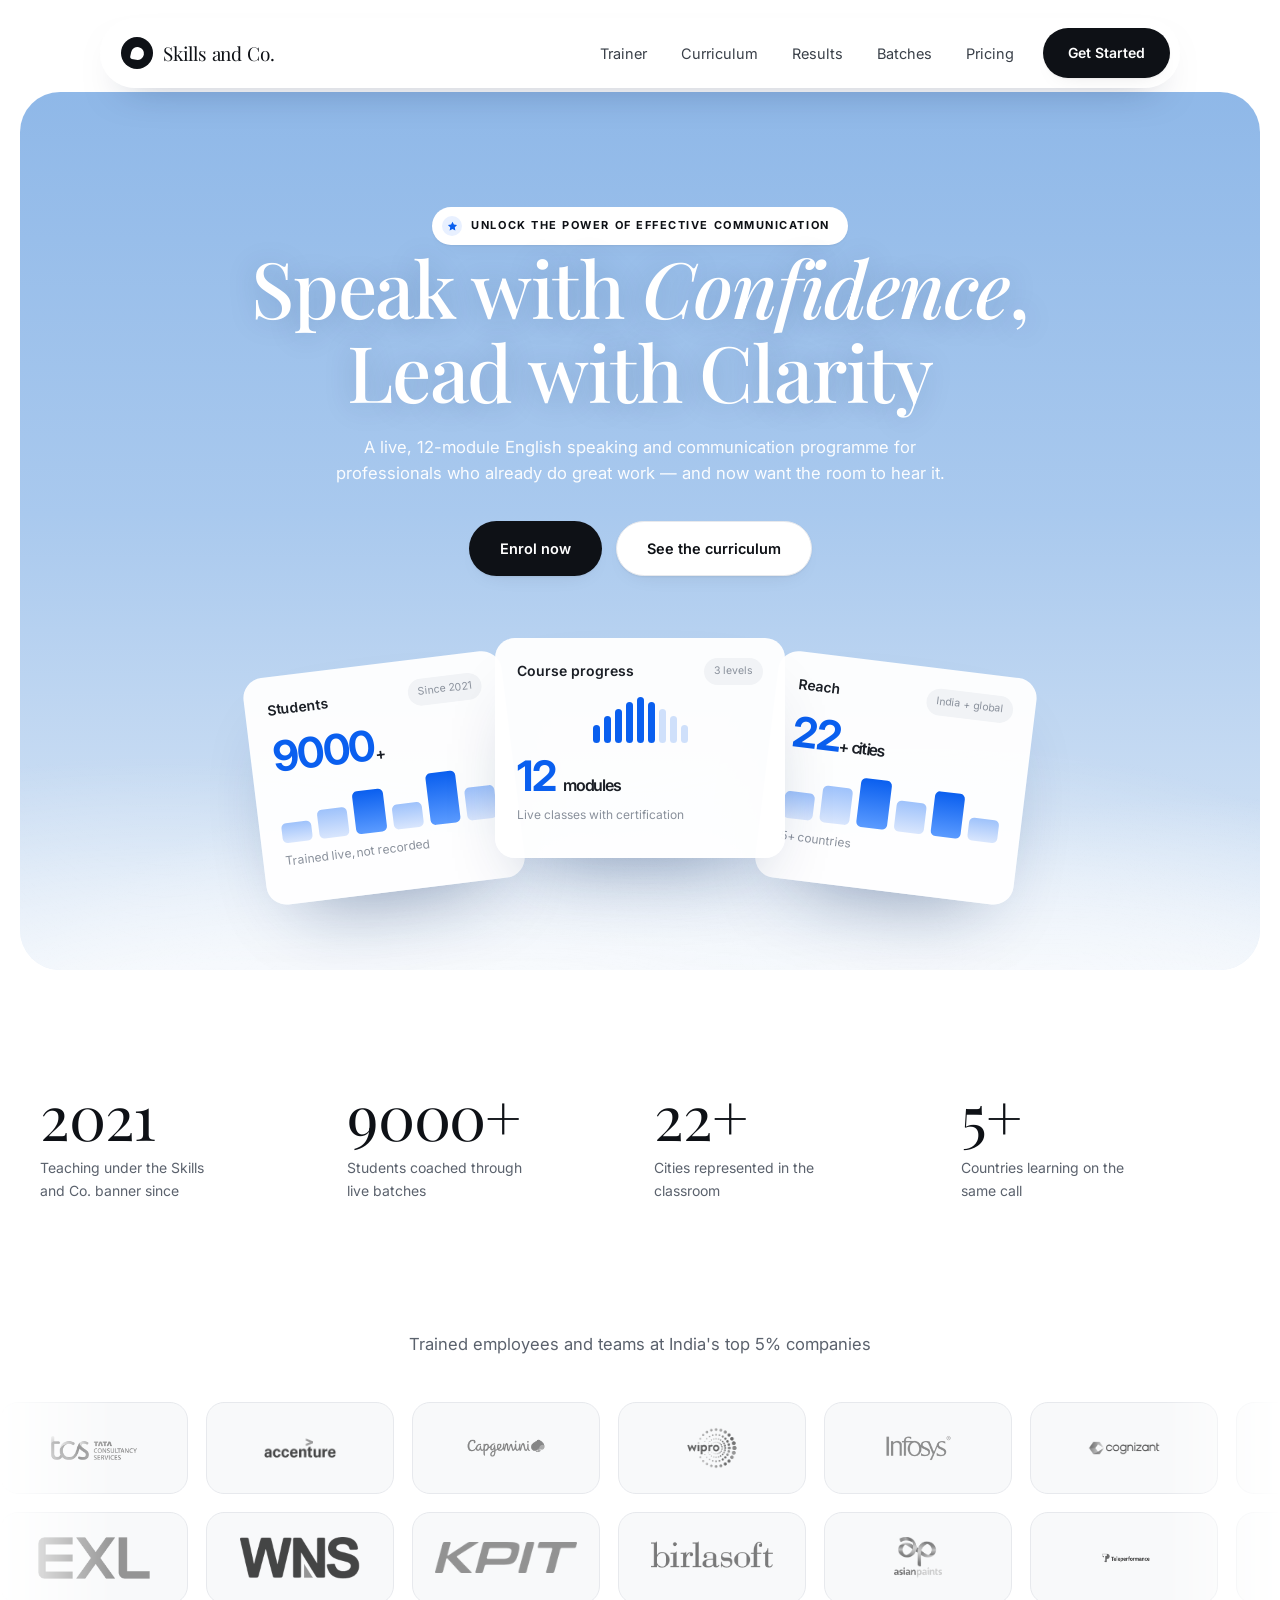
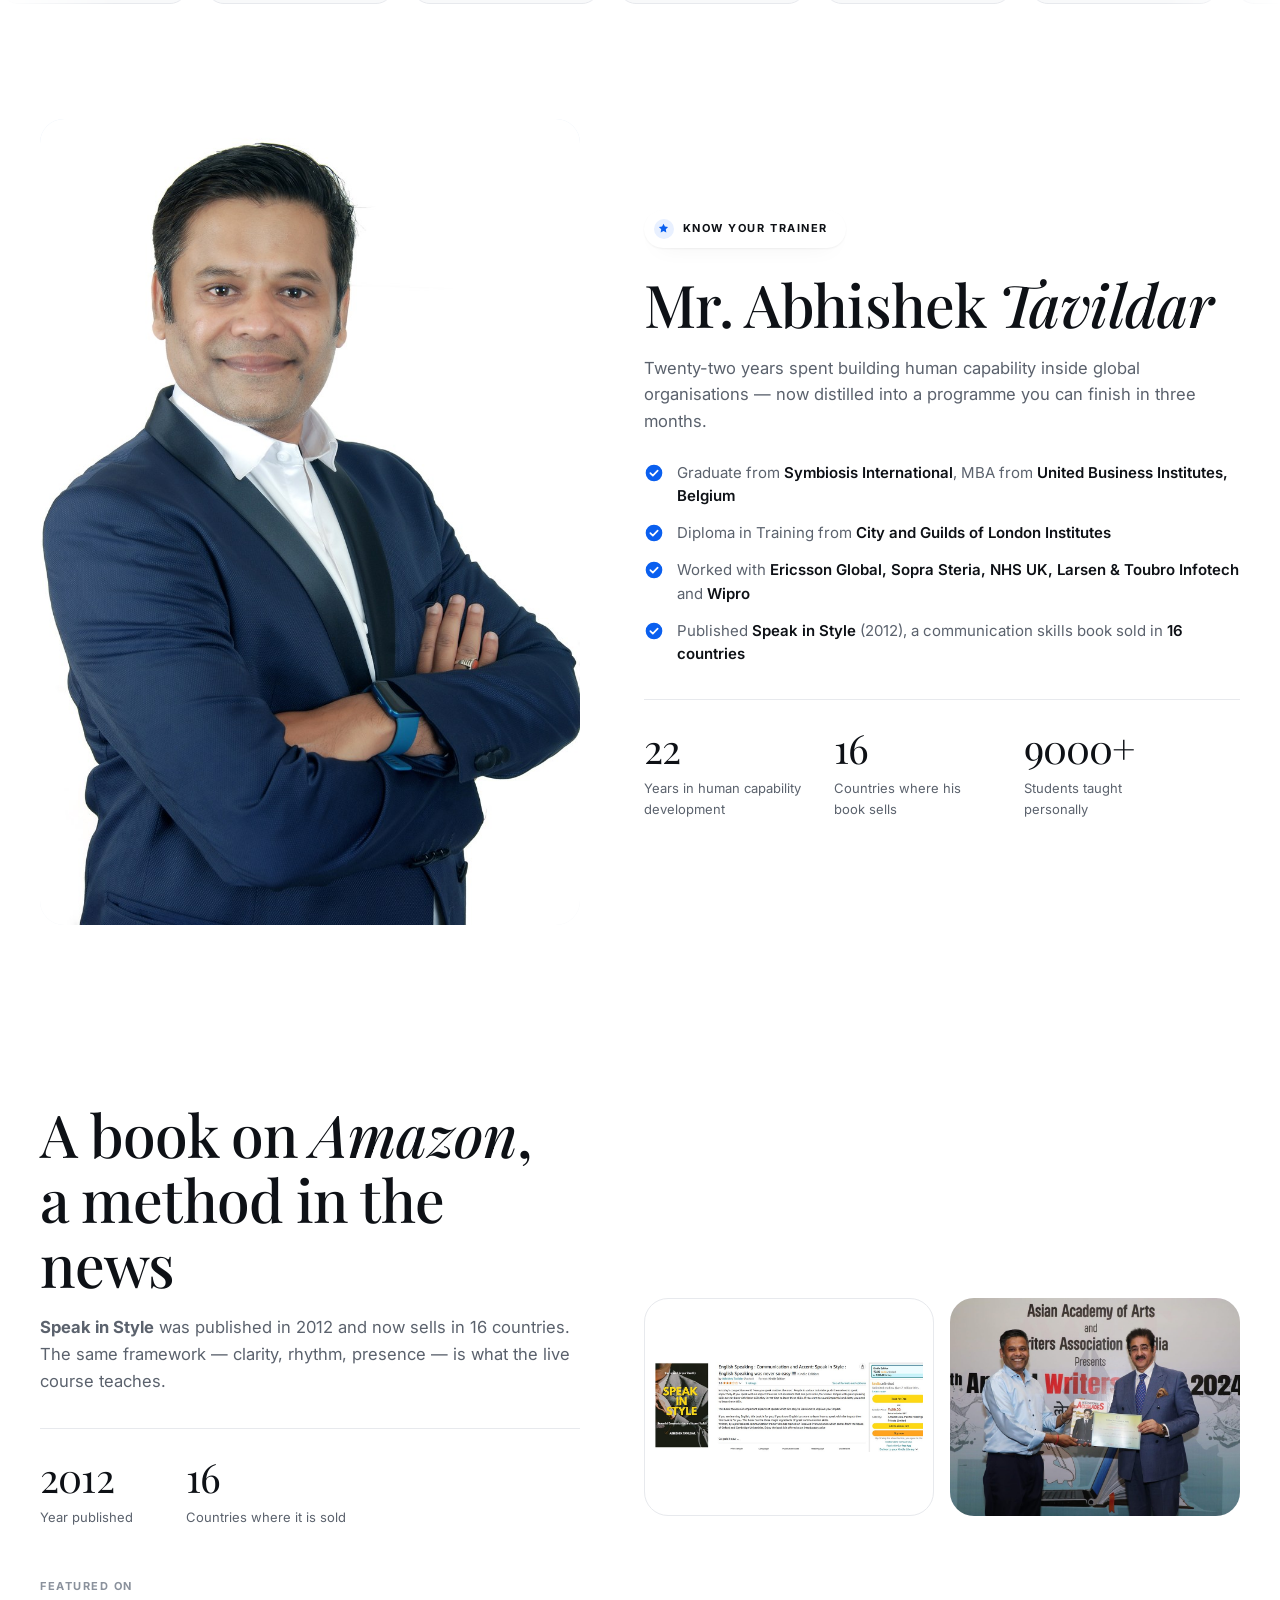
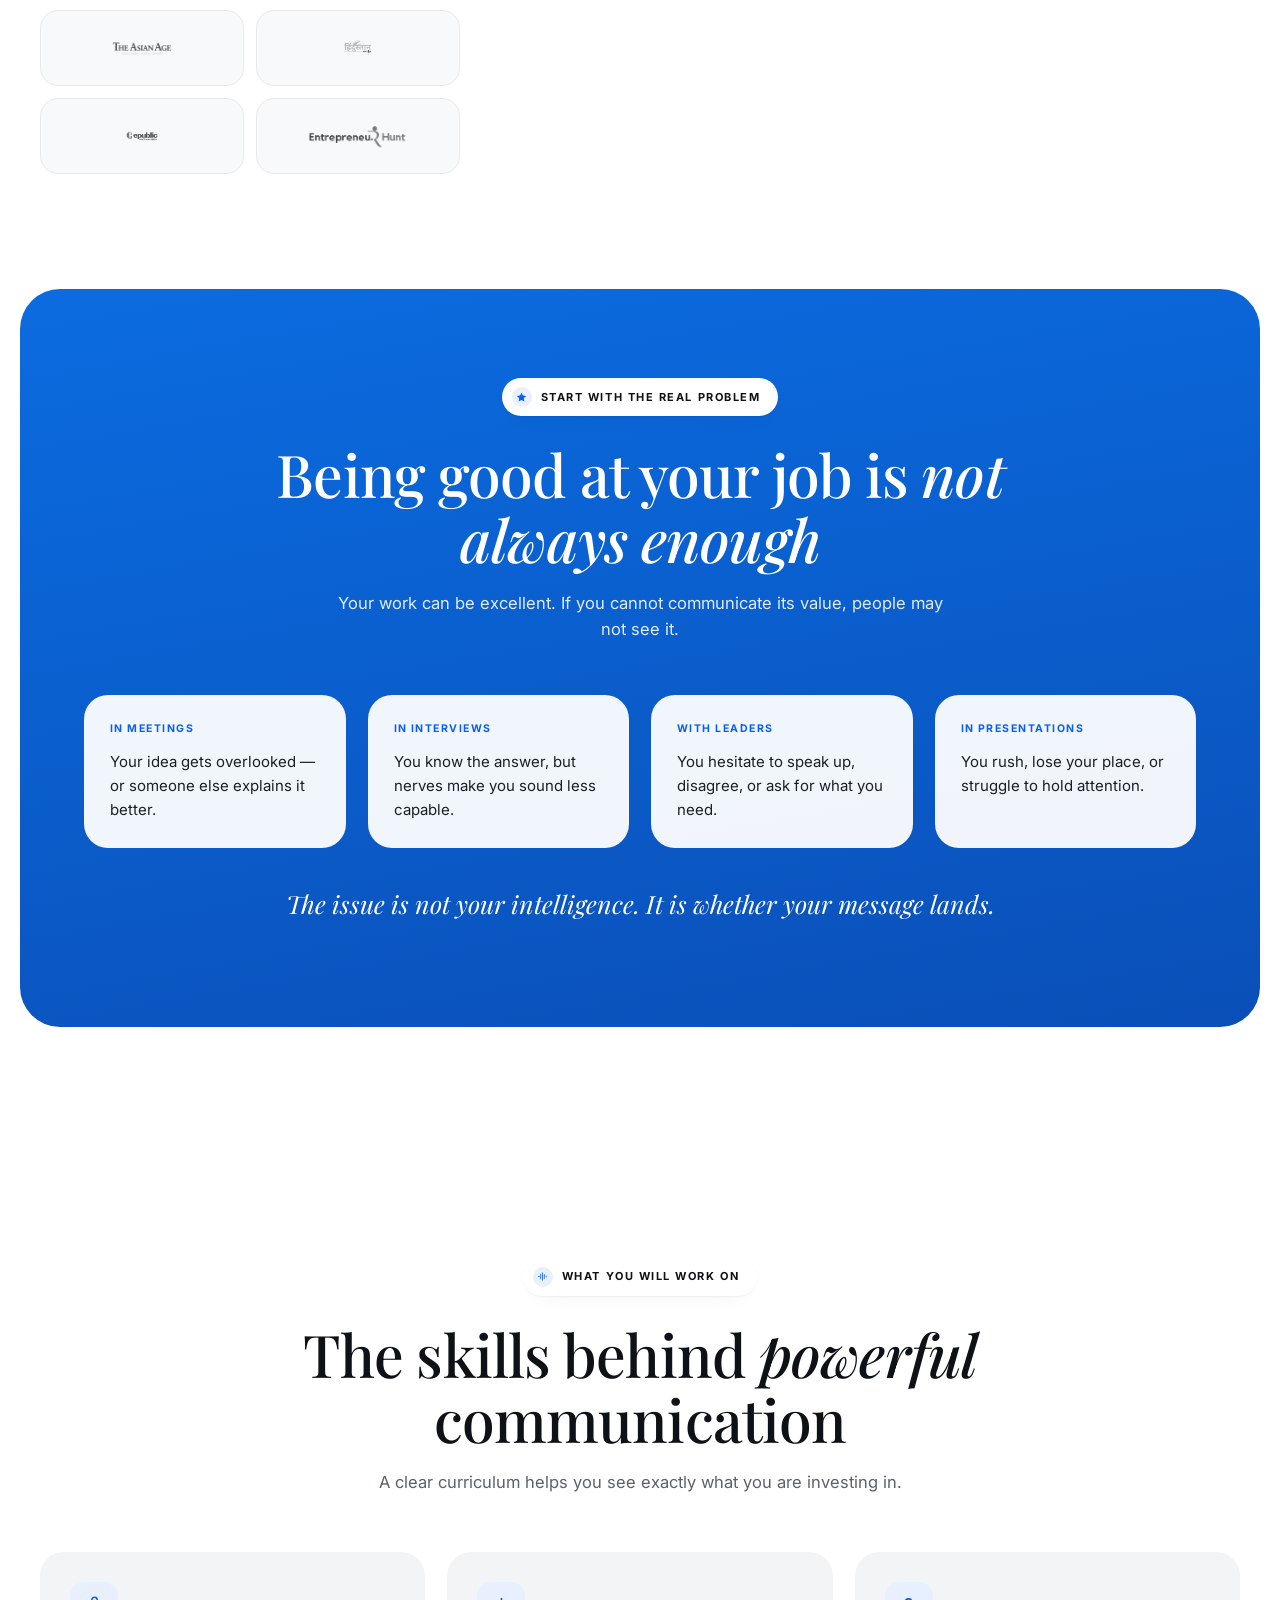
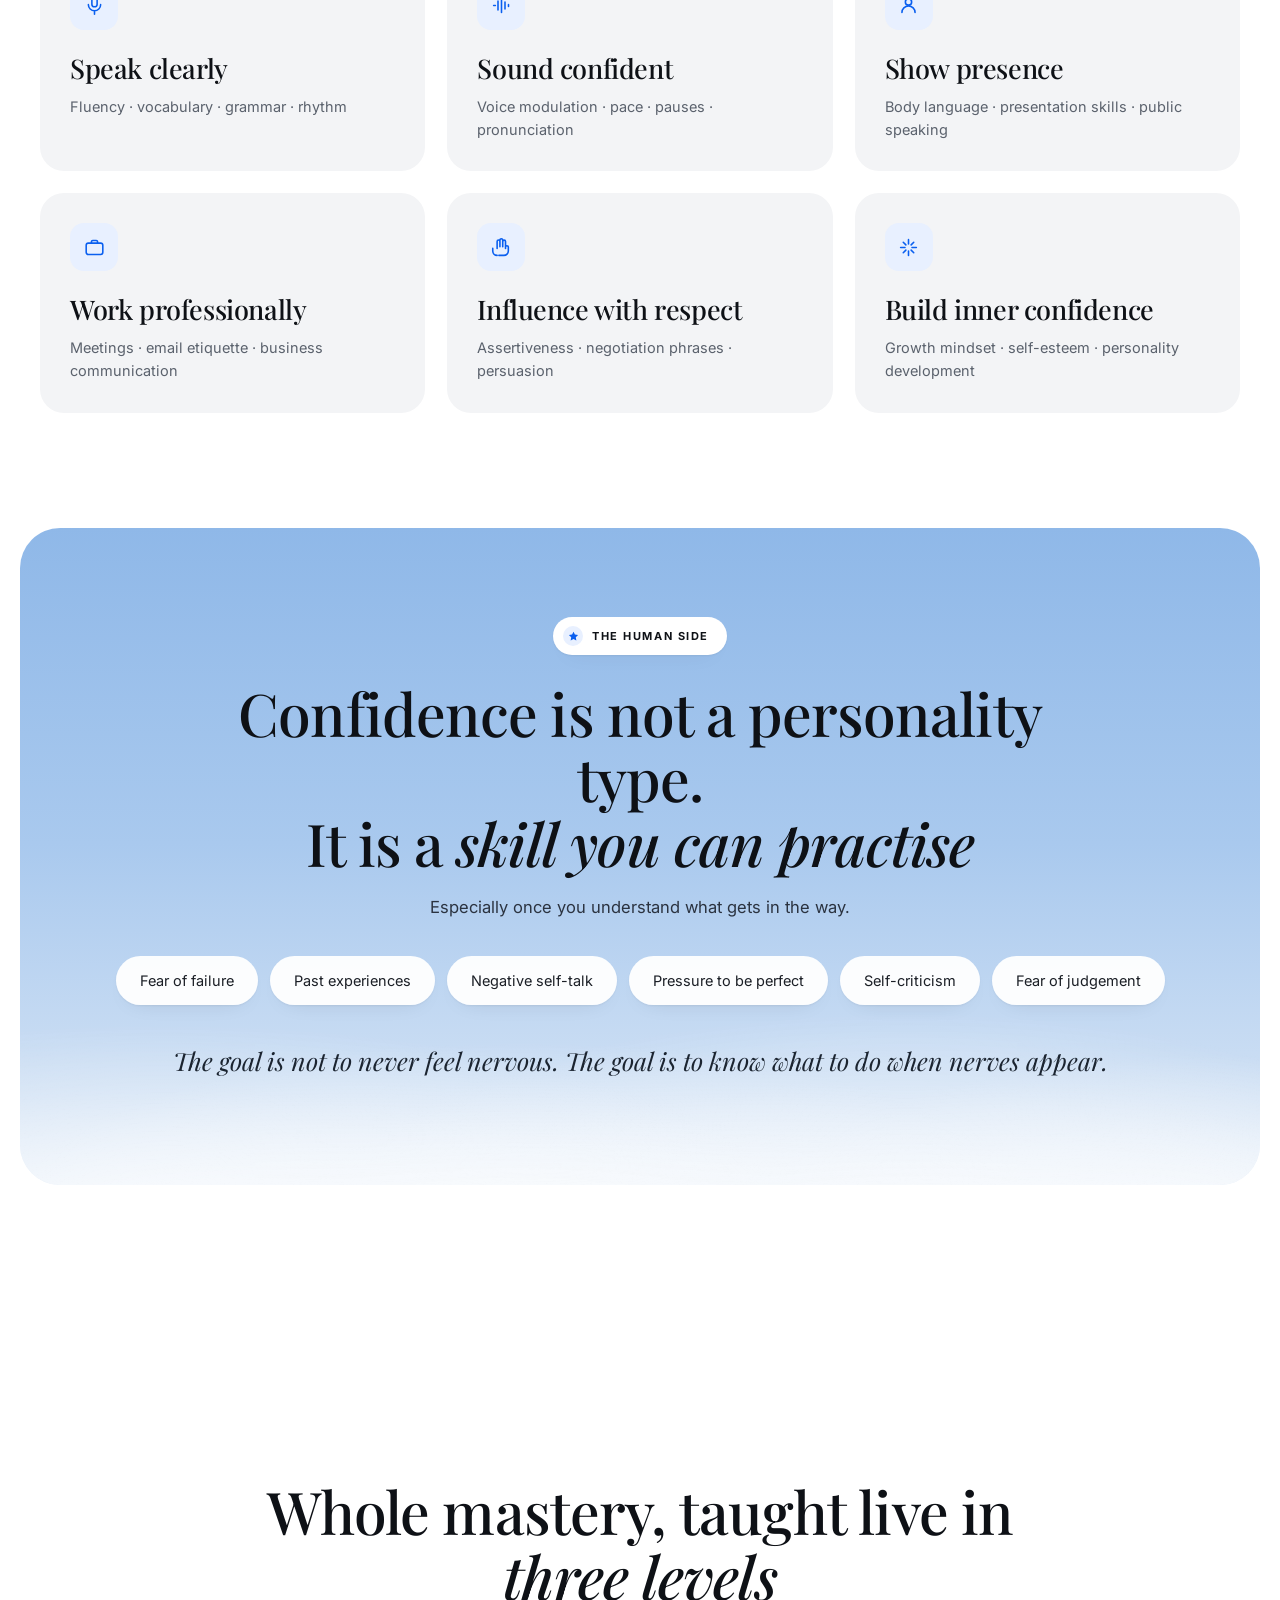
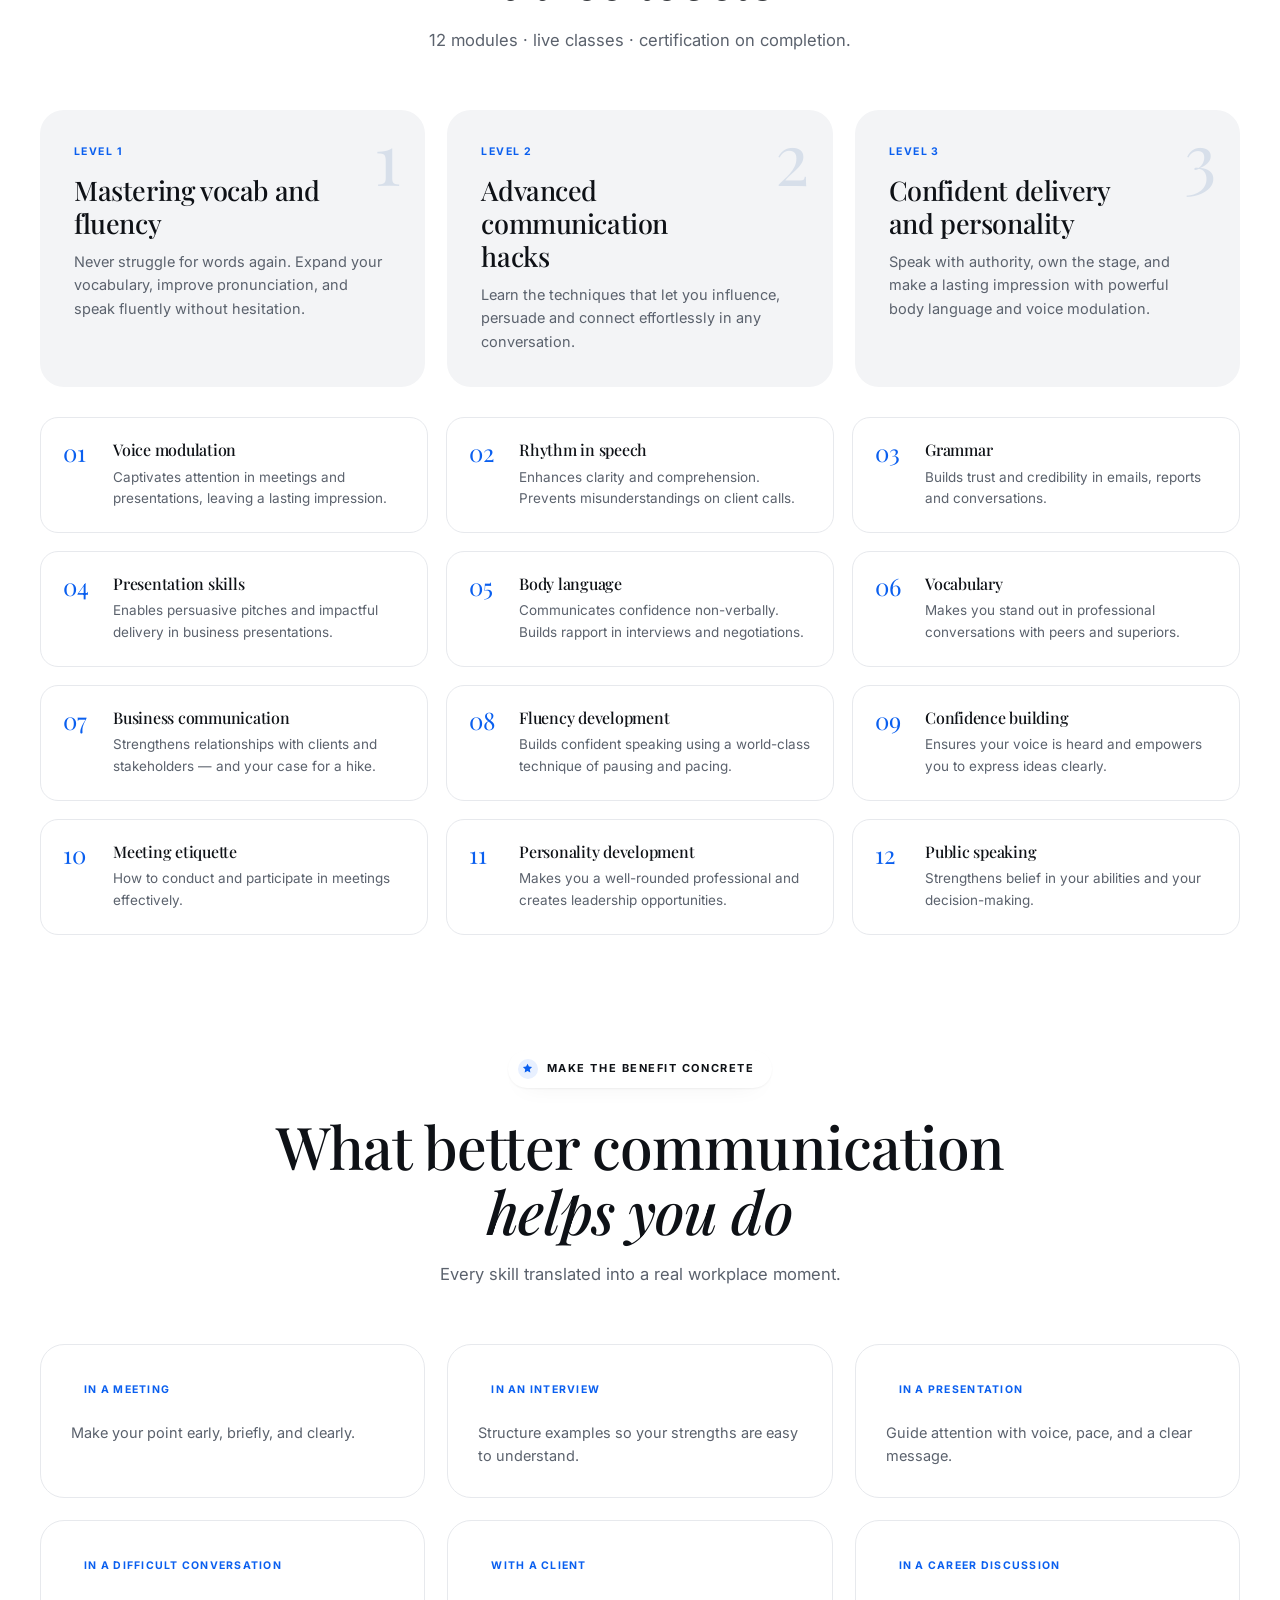
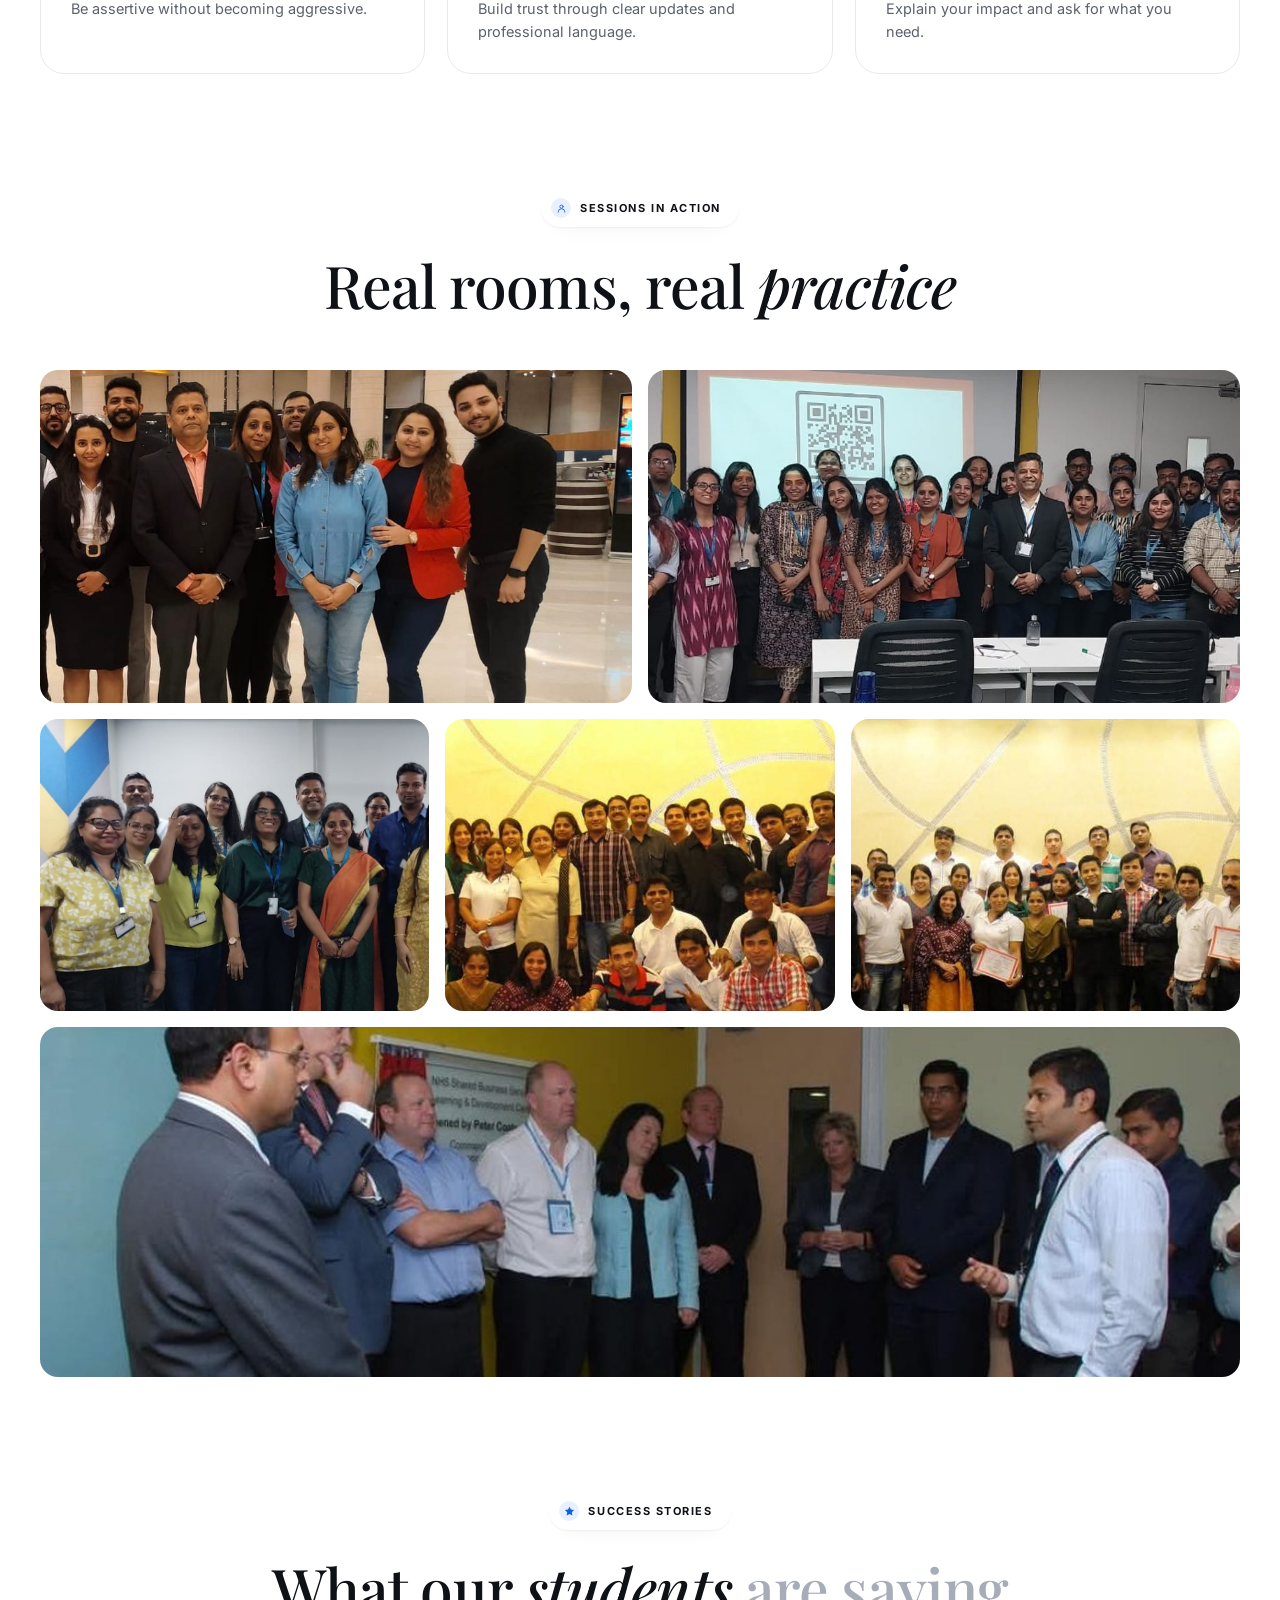
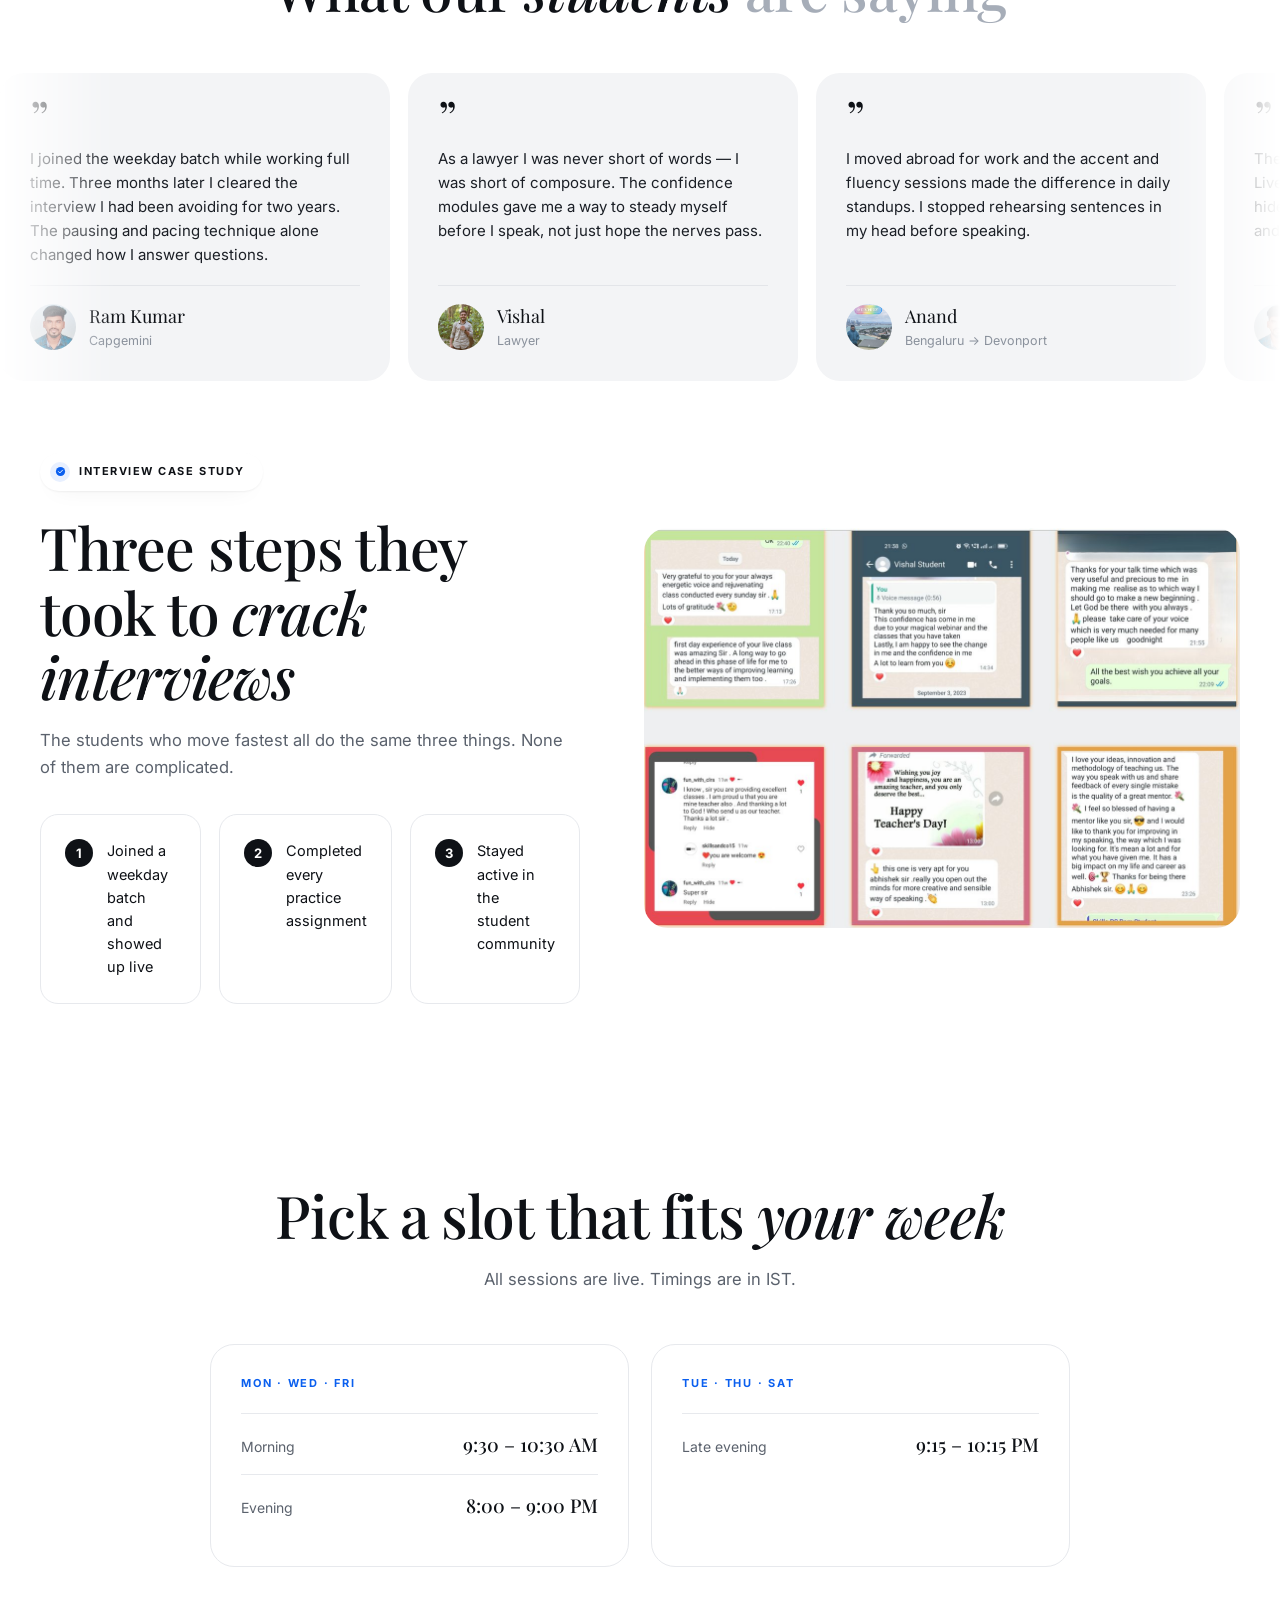
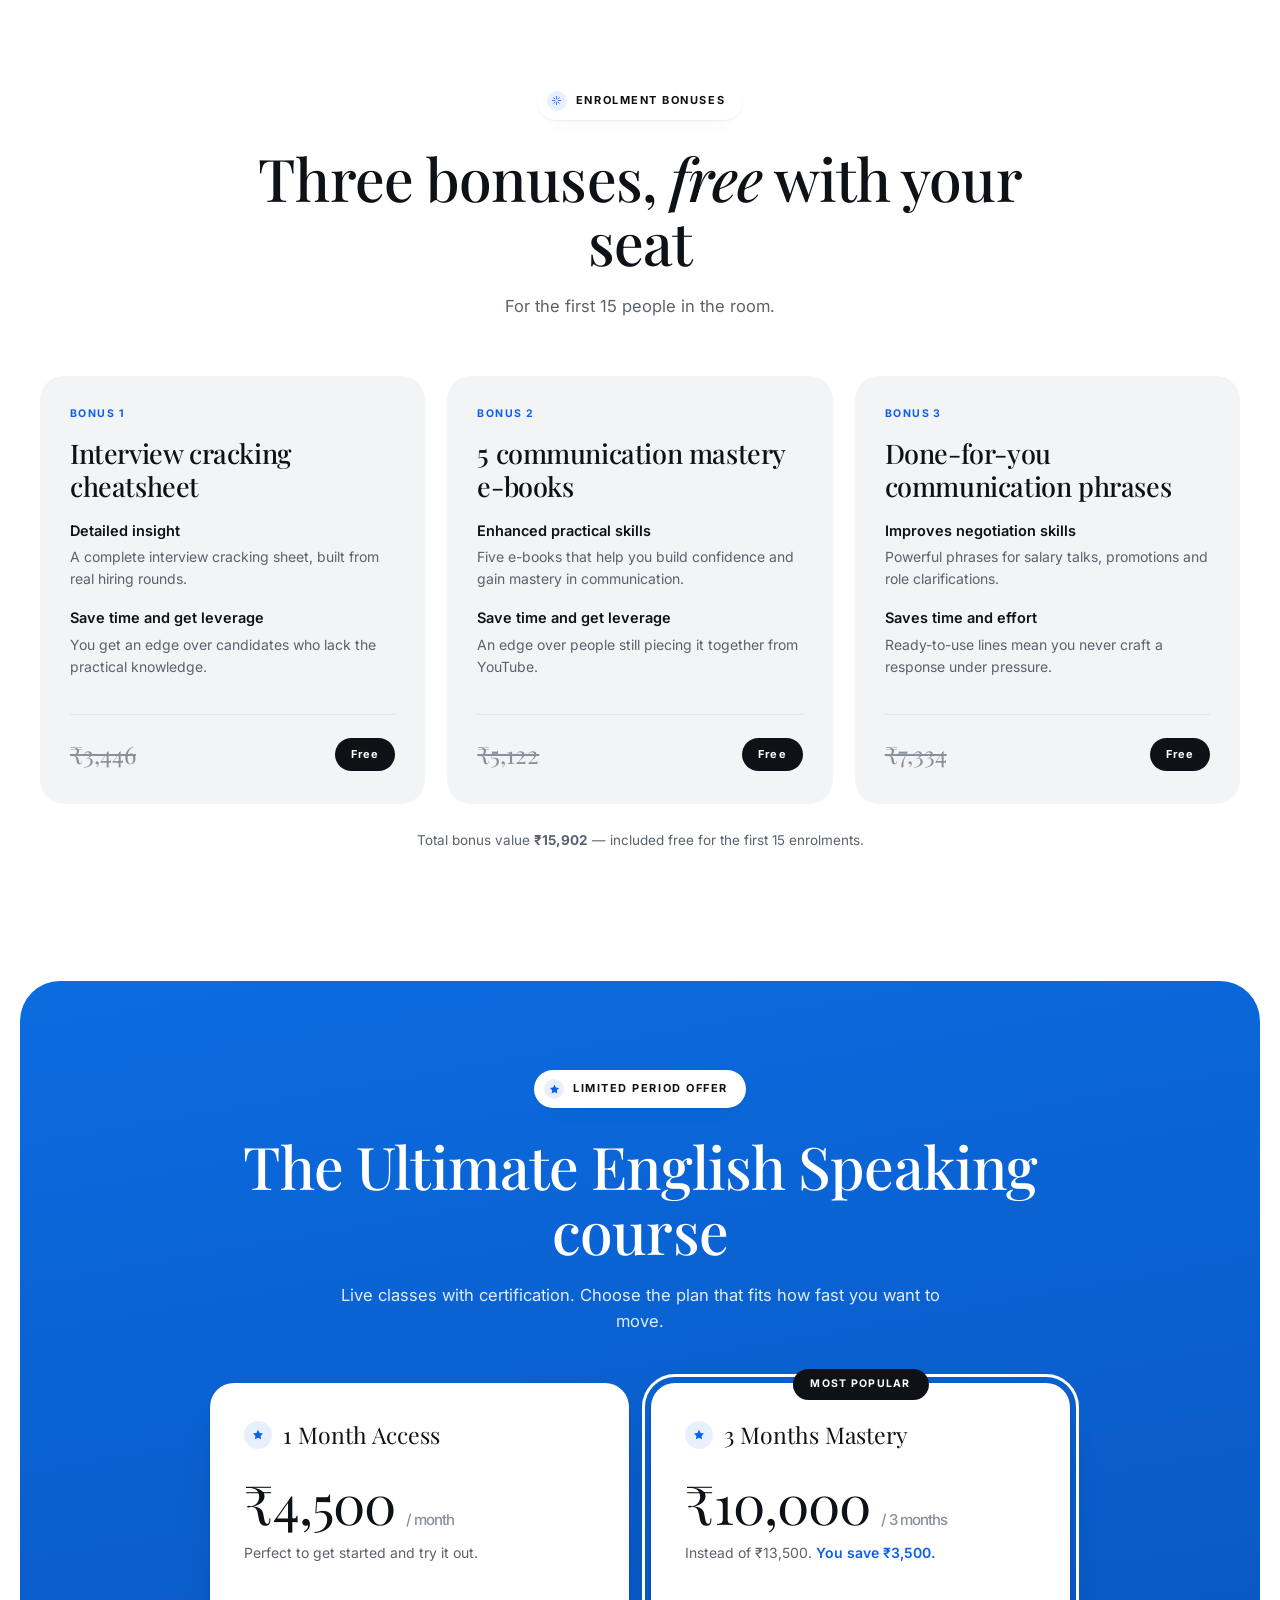
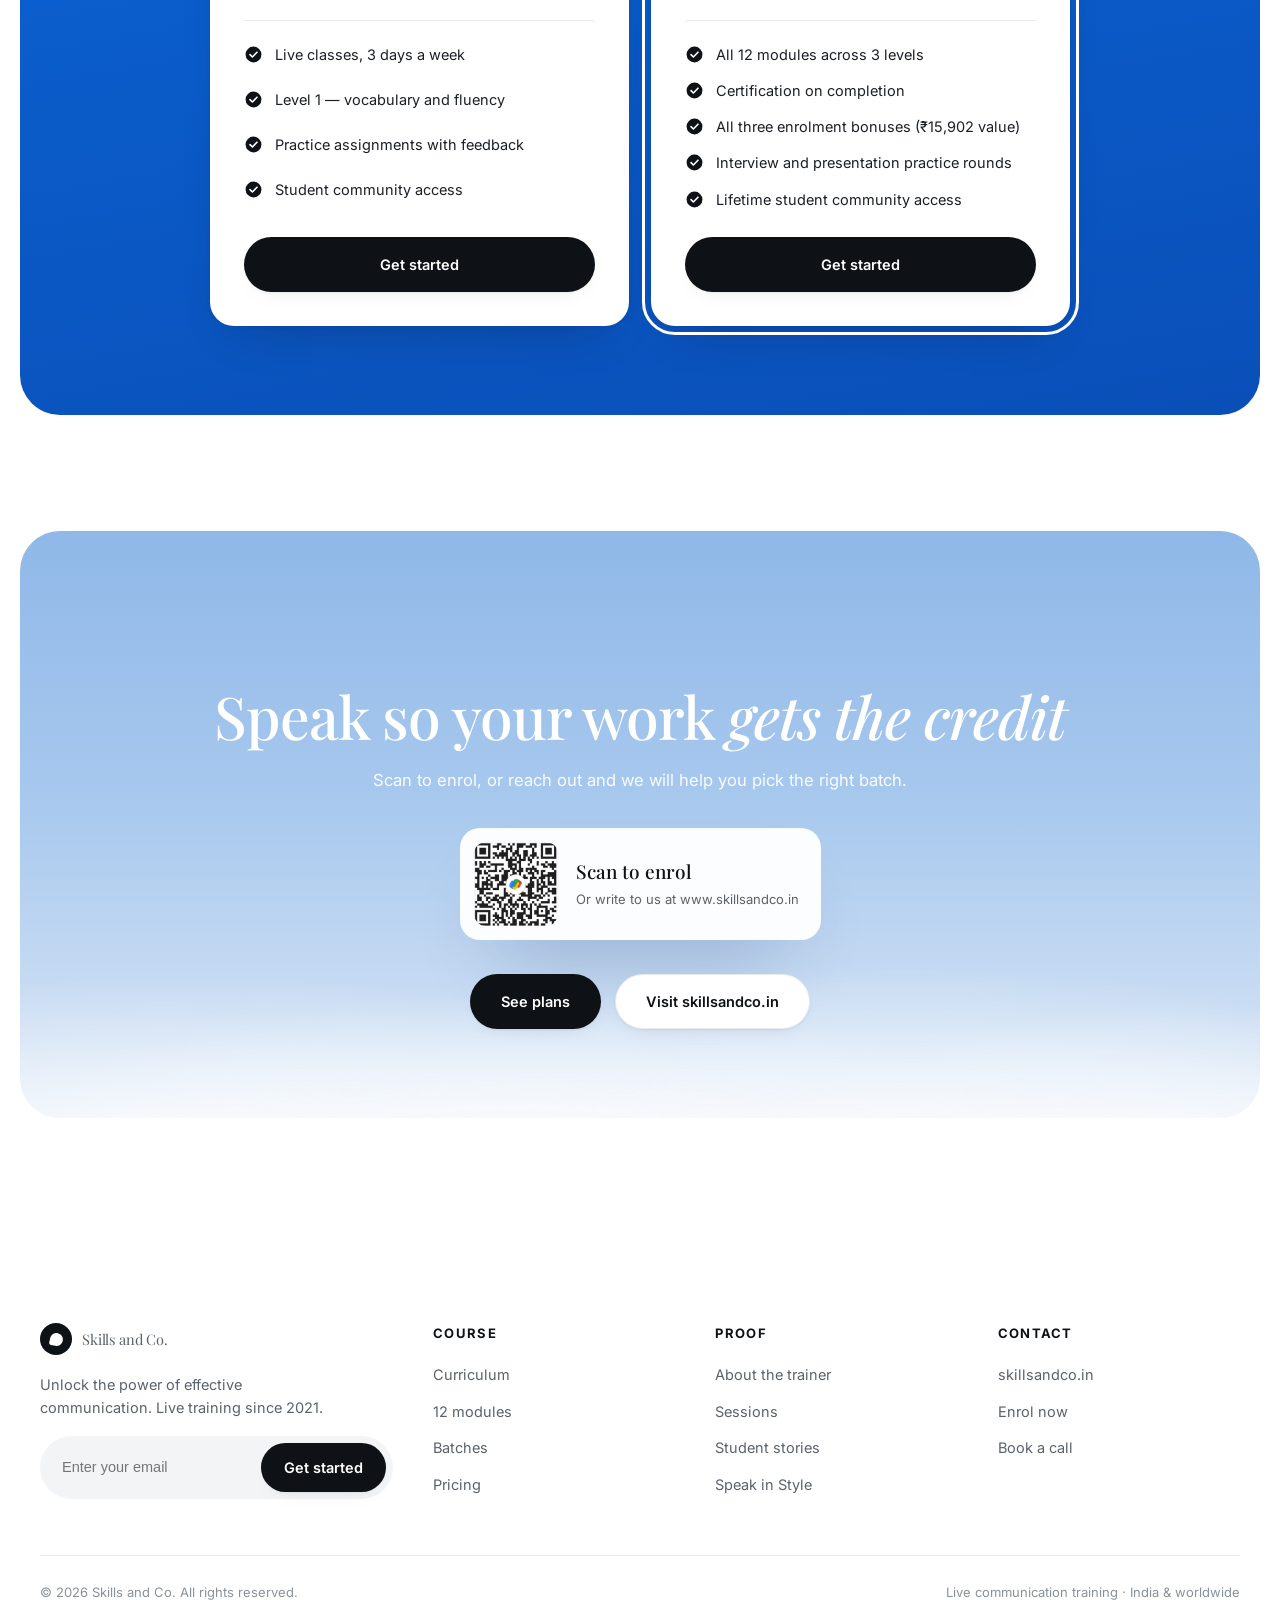
==== index.html @ 8370549d "Initial commit: Skills & Co static site Co-Authored-By: Claude Opus 5.5 <noreply@anthropic.com>" ====
<!doctype html>
<html lang="en">
<head>
<meta charset="utf-8">
<meta name="viewport" content="width=device-width, initial-scale=1">
<title>Skills and Co. — The Ultimate English Speaking Course</title>
<meta name="description" content="Live communication skills training by Abhishek Tavildar. 12 modules, 3 levels, certification. 9000+ students across 22 cities and 5 countries.">
<link rel="preconnect" href="https://fonts.googleapis.com">
<link rel="preconnect" href="https://fonts.gstatic.com" crossorigin>
<link href="https://fonts.googleapis.com/css2?family=Playfair+Display:ital,wght@0,400;0,500;0,600;1,400;1,500&family=Inter:wght@400;500;600;700&display=swap" rel="stylesheet">
<link rel="stylesheet" href="styles.css">
<script>document.documentElement.className+=' js';</script>
</head>
<body>

<!-- ============ SVG sprite ============ -->
<svg width="0" height="0" style="position:absolute" aria-hidden="true">
  <symbol id="i-star" viewBox="0 0 24 24"><path fill="currentColor" d="M12 1.6l3.1 6.3 6.9 1-5 4.9 1.2 6.9-6.2-3.3-6.2 3.3L7 13.8 2 8.9l6.9-1z"/></symbol>
  <symbol id="i-check" viewBox="0 0 24 24"><circle cx="12" cy="12" r="10" fill="currentColor"/><path d="M7.6 12.2l3 3 5.8-6.1" fill="none" stroke="#fff" stroke-width="2" stroke-linecap="round" stroke-linejoin="round"/></symbol>
  <symbol id="i-mic" viewBox="0 0 24 24" fill="none" stroke="currentColor" stroke-width="1.8" stroke-linecap="round"><rect x="9" y="2.5" width="6" height="11" rx="3"/><path d="M5 11a7 7 0 0014 0M12 18.5V22"/></symbol>
  <symbol id="i-wave" viewBox="0 0 24 24" fill="none" stroke="currentColor" stroke-width="1.8" stroke-linecap="round"><path d="M3 12h2M8 7v10M12 4v16M16 8v8M20 11v2"/></symbol>
  <symbol id="i-user" viewBox="0 0 24 24" fill="none" stroke="currentColor" stroke-width="1.8" stroke-linecap="round"><circle cx="12" cy="8" r="3.6"/><path d="M4.5 20a7.5 7.5 0 0115 0"/></symbol>
  <symbol id="i-brief" viewBox="0 0 24 24" fill="none" stroke="currentColor" stroke-width="1.8" stroke-linecap="round"><rect x="2.5" y="7" width="19" height="13" rx="2.5"/><path d="M8.5 7V5.5A1.5 1.5 0 0110 4h4a1.5 1.5 0 011.5 1.5V7"/></symbol>
  <symbol id="i-hand" viewBox="0 0 24 24" fill="none" stroke="currentColor" stroke-width="1.8" stroke-linecap="round"><path d="M7 21a5 5 0 01-5-5v-3M7 13V5a1.6 1.6 0 013.2 0v6M10.2 11V3.6a1.6 1.6 0 013.2 0V11M13.4 11V5.2a1.6 1.6 0 013.2 0V13M16.6 11.5a1.6 1.6 0 013.2 0V16a5 5 0 01-5 5H9"/></symbol>
  <symbol id="i-spark" viewBox="0 0 24 24" fill="none" stroke="currentColor" stroke-width="1.8" stroke-linecap="round"><path d="M12 3v5M12 16v5M3 12h5M16 12h5M6 6l3 3M15 15l3 3M18 6l-3 3M9 15l-3 3"/></symbol>
  <symbol id="i-book" viewBox="0 0 24 24" fill="none" stroke="currentColor" stroke-width="1.8" stroke-linecap="round" stroke-linejoin="round"><path d="M3 4.5h6a3 3 0 013 3v12a2.4 2.4 0 00-2.4-2.4H3zM21 4.5h-6a3 3 0 00-3 3v12a2.4 2.4 0 012.4-2.4H21z"/></symbol>
  <symbol id="i-arrow" viewBox="0 0 24 24" fill="none" stroke="currentColor" stroke-width="2" stroke-linecap="round" stroke-linejoin="round"><path d="M5 12h14M13 6l6 6-6 6"/></symbol>
</svg>

<!-- ============ NAV ============ -->
<header class="nav" id="nav">
  <nav class="nav__bar" aria-label="Main navigation">
    <a class="brand" href="#top"><span class="brand__mark"><span></span></span> Skills and Co.</a>
    <div class="nav__links" id="navLinks">
      <a href="#trainer">Trainer</a>
      <a href="#curriculum">Curriculum</a>
      <a href="#results">Results</a>
      <a href="#batches">Batches</a>
      <a href="#pricing">Pricing</a>
    </div>
    <a class="btn btn--dark nav__cta" href="#pricing">Get Started</a>
    <button class="nav__toggle" id="navToggle" aria-label="Toggle menu" aria-expanded="false" aria-controls="navLinks"><span></span></button>
  </nav>
</header>

<main id="top">

<!-- ============ HERO ============ -->
<section class="hero">
  <div class="panel panel--sky">
    <div class="clouds"></div>
    <div class="panel__inner">
      <span class="eyebrow rv"><span class="star"><svg><use href="#i-star"/></svg></span> Unlock the power of effective communication</span>
      <h1 class="rv">Speak with <em>Confidence</em>,<br>Lead with Clarity</h1>
      <p class="lede rv">A live, 12-module English speaking and communication programme for professionals who already do great work — and now want the room to hear it.</p>
      <div class="btn-row rv">
        <a class="btn btn--dark" href="#pricing">Enrol now</a>
        <a class="btn btn--light" href="#curriculum">See the curriculum</a>
      </div>

      <div class="hero__stage rv">
        <div class="hero__cards">
          <article class="mock mock--a">
            <div class="mock__top"><span class="mock__label">Students</span><span class="mock__tag">Since 2021</span></div>
            <div class="mock__num">9000<small>+</small></div>
            <div class="bars"><i style="height:38%"></i><i style="height:56%"></i><i style="height:82%"></i><i style="height:48%"></i><i style="height:100%"></i><i style="height:64%"></i></div>
            <p class="mock__sub">Trained live, not recorded</p>
          </article>

          <article class="mock mock--b">
            <div class="mock__top"><span class="mock__label">Course progress</span><span class="mock__tag">3 levels</span></div>
            <div class="dial" aria-hidden="true">
              <i class="on" style="height:40%"></i><i class="on" style="height:58%"></i><i class="on" style="height:74%"></i>
              <i class="on" style="height:88%"></i><i class="on" style="height:100%"></i><i class="on" style="height:88%"></i>
              <i style="height:74%"></i><i style="height:58%"></i><i style="height:40%"></i>
            </div>
            <div class="mock__num" style="margin-top:12px">12 <small>modules</small></div>
            <p class="mock__sub">Live classes with certification</p>
          </article>

          <article class="mock mock--c">
            <div class="mock__top"><span class="mock__label">Reach</span><span class="mock__tag">India + global</span></div>
            <div class="mock__num">22<small>+ cities</small></div>
            <div class="bars"><i style="height:52%"></i><i style="height:70%"></i><i style="height:94%"></i><i style="height:60%"></i><i style="height:86%"></i><i style="height:44%"></i></div>
            <p class="mock__sub">5+ countries</p>
          </article>
        </div>
      </div>
    </div>
  </div>
</section>

<!-- ============ STATS ============ -->
<section class="section" style="padding-bottom:0">
  <div class="shell">
    <div class="stats">
      <div class="rv"><div class="stat__n">2021</div><p class="stat__l">Teaching under the Skills and Co. banner since</p></div>
      <div class="rv"><div class="stat__n">9000+</div><p class="stat__l">Students coached through live batches</p></div>
      <div class="rv"><div class="stat__n">22+</div><p class="stat__l">Cities represented in the classroom</p></div>
      <div class="rv"><div class="stat__n">5+</div><p class="stat__l">Countries learning on the same call</p></div>
    </div>
  </div>
</section>

<!-- ============ CLIENT LOGOS ============ -->
<section class="section">
  <div class="shell center" style="margin-bottom:44px">
    <p class="lede rv" style="margin:0 auto">Trained employees and teams at India's top 5% companies</p>
  </div>
  <div class="marquee rv" aria-label="Companies whose teams have been trained">
    <div class="marquee__track" id="logoTrackA"></div>
  </div>
  <div class="marquee marquee--rev rv" style="margin-top:18px">
    <div class="marquee__track" id="logoTrackB"></div>
  </div>
</section>

<!-- ============ TRAINER ============ -->
<section class="section" id="trainer" style="padding-top:0">
  <div class="shell">
    <div class="split">
      <div class="portrait rv">
        <img src="assets/img/trainer.jpg" alt="Abhishek Tavildar, founder and trainer at Skills and Co." width="900" height="1100" loading="lazy">
      </div>
      <div>
        <span class="eyebrow rv"><span class="star"><svg><use href="#i-star"/></svg></span> Know your trainer</span>
        <h2 class="rv" style="margin-top:24px">Mr. Abhishek <em>Tavildar</em></h2>
        <p class="lede lede--left rv">Twenty-two years spent building human capability inside global organisations — now distilled into a programme you can finish in three months.</p>
        <ul class="facts rv">
          <li><svg><use href="#i-check"/></svg><span>Graduate from <b>Symbiosis International</b>, MBA from <b>United Business Institutes, Belgium</b></span></li>
          <li><svg><use href="#i-check"/></svg><span>Diploma in Training from <b>City and Guilds of London Institutes</b></span></li>
          <li><svg><use href="#i-check"/></svg><span>Worked with <b>Ericsson Global, Sopra Steria, NHS UK, Larsen &amp; Toubro Infotech</b> and <b>Wipro</b></span></li>
          <li><svg><use href="#i-check"/></svg><span>Published <b>Speak in Style</b> (2012), a communication skills book sold in <b>16 countries</b></span></li>
        </ul>
        <div class="credrow rv">
          <div><div class="stat__n">22</div><p class="stat__l">Years in human capability development</p></div>
          <div><div class="stat__n">16</div><p class="stat__l">Countries where his book sells</p></div>
          <div><div class="stat__n">9000+</div><p class="stat__l">Students taught personally</p></div>
        </div>
      </div>
    </div>
  </div>
</section>

<!-- ============ BOOK + PRESS ============ -->
<section class="section" style="padding-top:0">
  <div class="shell">
    <div class="split">
      <div>
        <span class="eyebrow rv"><span class="star"><svg><use href="#i-book"/></svg></span> In print and in the press</span>
        <h2 class="rv" style="margin-top:24px">A book on <em>Amazon</em>,<br>a method in the news</h2>
        <p class="lede lede--left rv"><b>Speak in Style</b> was published in 2012 and now sells in 16 countries. The same framework — clarity, rhythm, presence — is what the live course teaches.</p>
        <div class="credrow rv">
          <div><div class="stat__n">2012</div><p class="stat__l">Year published</p></div>
          <div><div class="stat__n">16</div><p class="stat__l">Countries where it is sold</p></div>
        </div>
        <p class="press-label rv">Featured on</p>
        <div class="press rv" id="pressRow"></div>
      </div>
      <div class="grid g-2 rv" style="gap:16px">
        <figure class="shot shot--fit">
          <img src="assets/img/book-amazon.jpg" alt="Speak in Style listed on Amazon" loading="lazy">
        </figure>
        <figure class="shot">
          <img src="assets/img/award.jpg" alt="Abhishek Tavildar receiving an award from the Asian Academy of Arts and Writers Association India" loading="lazy">
        </figure>
      </div>
    </div>
  </div>
</section>

<!-- ============ THE PROBLEM ============ -->
<section class="section" style="padding-top:0">
  <div class="panel panel--deep">
    <div class="panel__inner">
      <div class="head on-sky">
        <span class="eyebrow rv"><span class="star"><svg><use href="#i-star"/></svg></span> Start with the real problem</span>
        <h2 class="rv">Being good at your job is <em>not always enough</em></h2>
        <p class="lede rv">Your work can be excellent. If you cannot communicate its value, people may not see it.</p>
      </div>
      <div class="grid g-4 rv" style="margin-top:52px">
        <article class="scene"><div class="scene__k">In meetings</div><p>Your idea gets overlooked — or someone else explains it better.</p></article>
        <article class="scene"><div class="scene__k">In interviews</div><p>You know the answer, but nerves make you sound less capable.</p></article>
        <article class="scene"><div class="scene__k">With leaders</div><p>You hesitate to speak up, disagree, or ask for what you need.</p></article>
        <article class="scene"><div class="scene__k">In presentations</div><p>You rush, lose your place, or struggle to hold attention.</p></article>
      </div>
      <p class="rule rv">The issue is not your intelligence. It is whether your message lands.</p>
    </div>
  </div>
</section>

<!-- ============ WHAT YOU WORK ON ============ -->
<section class="section">
  <div class="shell">
    <div class="head">
      <span class="eyebrow rv"><span class="star"><svg><use href="#i-wave"/></svg></span> What you will work on</span>
      <h2 class="rv">The skills behind <em>powerful</em> communication</h2>
      <p class="lede rv">A clear curriculum helps you see exactly what you are investing in.</p>
    </div>
    <div class="grid g-3 rv" style="margin-top:56px">
      <article class="card"><div class="card__icon"><svg><use href="#i-mic"/></svg></div><h3>Speak clearly</h3><p>Fluency · vocabulary · grammar · rhythm</p></article>
      <article class="card"><div class="card__icon"><svg><use href="#i-wave"/></svg></div><h3>Sound confident</h3><p>Voice modulation · pace · pauses · pronunciation</p></article>
      <article class="card"><div class="card__icon"><svg><use href="#i-user"/></svg></div><h3>Show presence</h3><p>Body language · presentation skills · public speaking</p></article>
      <article class="card"><div class="card__icon"><svg><use href="#i-brief"/></svg></div><h3>Work professionally</h3><p>Meetings · email etiquette · business communication</p></article>
      <article class="card"><div class="card__icon"><svg><use href="#i-hand"/></svg></div><h3>Influence with respect</h3><p>Assertiveness · negotiation phrases · persuasion</p></article>
      <article class="card"><div class="card__icon"><svg><use href="#i-spark"/></svg></div><h3>Build inner confidence</h3><p>Growth mindset · self-esteem · personality development</p></article>
    </div>
  </div>
</section>

<!-- ============ CONFIDENCE / HUMAN SIDE ============ -->
<section class="section" style="padding-top:0">
  <div class="panel panel--sky">
    <div class="clouds"></div>
    <div class="panel__inner">
      <div class="head">
        <span class="eyebrow rv"><span class="star"><svg><use href="#i-star"/></svg></span> The human side</span>
        <h2 class="rv">Confidence is not a personality type.<br>It is a <em>skill you can practise</em></h2>
        <p class="lede rv" style="color:#2B3340">Especially once you understand what gets in the way.</p>
      </div>
      <div class="chips rv">
        <span class="chip">Fear of failure</span>
        <span class="chip">Past experiences</span>
        <span class="chip">Negative self-talk</span>
        <span class="chip">Pressure to be perfect</span>
        <span class="chip">Self-criticism</span>
        <span class="chip">Fear of judgement</span>
      </div>
      <p class="rule rv" style="color:#1B2430">The goal is not to never feel nervous. The goal is to know what to do when nerves appear.</p>
    </div>
  </div>
</section>

<!-- ============ CURRICULUM ============ -->
<section class="section" id="curriculum">
  <div class="shell">
    <div class="head">
      <span class="eyebrow rv"><span class="star"><svg><use href="#i-book"/></svg></span> Learning curriculum</span>
      <h2 class="rv">Whole mastery, taught live in <em>three levels</em></h2>
      <p class="lede rv">12 modules · live classes · certification on completion.</p>
    </div>

    <div class="grid g-3 rv" style="margin-top:56px">
      <article class="level">
        <div class="level__n">1</div>
        <div class="level__k">Level 1</div>
        <h3>Mastering vocab and fluency</h3>
        <p>Never struggle for words again. Expand your vocabulary, improve pronunciation, and speak fluently without hesitation.</p>
      </article>
      <article class="level">
        <div class="level__n">2</div>
        <div class="level__k">Level 2</div>
        <h3>Advanced communication hacks</h3>
        <p>Learn the techniques that let you influence, persuade and connect effortlessly in any conversation.</p>
      </article>
      <article class="level">
        <div class="level__n">3</div>
        <div class="level__k">Level 3</div>
        <h3>Confident delivery and personality</h3>
        <p>Speak with authority, own the stage, and make a lasting impression with powerful body language and voice modulation.</p>
      </article>
    </div>

    <div class="modules rv">
      <article class="mod"><div class="mod__n">01</div><div><h4>Voice modulation</h4><p>Captivates attention in meetings and presentations, leaving a lasting impression.</p></div></article>
      <article class="mod"><div class="mod__n">02</div><div><h4>Rhythm in speech</h4><p>Enhances clarity and comprehension. Prevents misunderstandings on client calls.</p></div></article>
      <article class="mod"><div class="mod__n">03</div><div><h4>Grammar</h4><p>Builds trust and credibility in emails, reports and conversations.</p></div></article>
      <article class="mod"><div class="mod__n">04</div><div><h4>Presentation skills</h4><p>Enables persuasive pitches and impactful delivery in business presentations.</p></div></article>
      <article class="mod"><div class="mod__n">05</div><div><h4>Body language</h4><p>Communicates confidence non-verbally. Builds rapport in interviews and negotiations.</p></div></article>
      <article class="mod"><div class="mod__n">06</div><div><h4>Vocabulary</h4><p>Makes you stand out in professional conversations with peers and superiors.</p></div></article>
      <article class="mod"><div class="mod__n">07</div><div><h4>Business communication</h4><p>Strengthens relationships with clients and stakeholders — and your case for a hike.</p></div></article>
      <article class="mod"><div class="mod__n">08</div><div><h4>Fluency development</h4><p>Builds confident speaking using a world-class technique of pausing and pacing.</p></div></article>
      <article class="mod"><div class="mod__n">09</div><div><h4>Confidence building</h4><p>Ensures your voice is heard and empowers you to express ideas clearly.</p></div></article>
      <article class="mod"><div class="mod__n">10</div><div><h4>Meeting etiquette</h4><p>How to conduct and participate in meetings effectively.</p></div></article>
      <article class="mod"><div class="mod__n">11</div><div><h4>Personality development</h4><p>Makes you a well-rounded professional and creates leadership opportunities.</p></div></article>
      <article class="mod"><div class="mod__n">12</div><div><h4>Public speaking</h4><p>Strengthens belief in your abilities and your decision-making.</p></div></article>
    </div>
  </div>
</section>

<!-- ============ OUTCOMES ============ -->
<section class="section" style="padding-top:0">
  <div class="shell">
    <div class="head">
      <span class="eyebrow rv"><span class="star"><svg><use href="#i-star"/></svg></span> Make the benefit concrete</span>
      <h2 class="rv">What better communication <em>helps you do</em></h2>
      <p class="lede rv">Every skill translated into a real workplace moment.</p>
    </div>
    <div class="grid g-3 rv" style="margin-top:56px">
      <article class="card card--white"><span class="tag">In a meeting</span><p>Make your point early, briefly, and clearly.</p></article>
      <article class="card card--white"><span class="tag">In an interview</span><p>Structure examples so your strengths are easy to understand.</p></article>
      <article class="card card--white"><span class="tag">In a presentation</span><p>Guide attention with voice, pace, and a clear message.</p></article>
      <article class="card card--white"><span class="tag">In a difficult conversation</span><p>Be assertive without becoming aggressive.</p></article>
      <article class="card card--white"><span class="tag">With a client</span><p>Build trust through clear updates and professional language.</p></article>
      <article class="card card--white"><span class="tag">In a career discussion</span><p>Explain your impact and ask for what you need.</p></article>
    </div>
  </div>
</section>

<!-- ============ SESSIONS GALLERY ============ -->
<section class="section" style="padding-top:0" id="results">
  <div class="shell">
    <div class="head" style="margin-bottom:52px">
      <span class="eyebrow rv"><span class="star"><svg><use href="#i-user"/></svg></span> Sessions in action</span>
      <h2 class="rv">Real rooms, real <em>practice</em></h2>
    </div>
    <div class="gallery rv">
      <figure><img src="assets/img/session1.jpg" alt="Corporate training session group photo" loading="lazy"></figure>
      <figure><img src="assets/img/session2.jpg" alt="Classroom session with a corporate team" loading="lazy"></figure>
      <figure><img src="assets/img/session3.jpg" alt="Participants at the end of a communication workshop" loading="lazy"></figure>
      <figure><img src="assets/img/session4.jpg" alt="Workshop participants in a group photo" loading="lazy"></figure>
      <figure><img src="assets/img/session5.jpg" alt="A large batch at the close of a session" loading="lazy"></figure>
      <figure><img src="assets/img/session6.jpg" alt="Abhishek Tavildar with delegates after a corporate session" loading="lazy"></figure>
    </div>
  </div>
</section>

<!-- ============ TESTIMONIALS ============ -->
<section class="section" style="padding-top:0">
  <div class="shell">
    <div class="head" style="margin-bottom:52px">
      <span class="eyebrow rv"><span class="star"><svg><use href="#i-star"/></svg></span> Success stories</span>
      <h2 class="rv">What our <em>students</em> <span class="dim">are saying</span></h2>
    </div>
  </div>
  <div class="marquee rv">
    <div class="marquee__track" id="quoteTrack"></div>
  </div>

  <div class="shell" style="margin-top:72px">
    <div class="split">
      <div>
        <span class="eyebrow rv"><span class="star"><svg><use href="#i-check"/></svg></span> Interview case study</span>
        <h2 class="rv" style="margin-top:24px">Three steps they took to <em>crack interviews</em></h2>
        <p class="lede lede--left rv">The students who move fastest all do the same three things. None of them are complicated.</p>
        <div class="steps rv">
          <div class="step"><b>1</b><span>Joined a weekday batch and showed up live</span></div>
          <div class="step"><b>2</b><span>Completed every practice assignment</span></div>
          <div class="step"><b>3</b><span>Stayed active in the student community</span></div>
        </div>
      </div>
      <figure class="rv" style="margin:0;border-radius:var(--r-card);overflow:hidden;background:var(--surface)">
        <img src="assets/img/feedback.jpg" alt="Screenshots of student messages thanking the trainer" loading="lazy">
      </figure>
    </div>
  </div>
</section>

<!-- ============ BATCHES ============ -->
<section class="section" id="batches" style="padding-top:0">
  <div class="shell">
    <div class="head">
      <span class="eyebrow rv"><span class="star"><svg><use href="#i-star"/></svg></span> Available batches</span>
      <h2 class="rv">Pick a slot that fits <em>your week</em></h2>
      <p class="lede rv">All sessions are live. Timings are in IST.</p>
    </div>
    <div class="grid g-2 rv" style="margin-top:52px;max-width:860px;margin-inline:auto">
      <article class="batch">
        <div class="batch__days">Mon · Wed · Fri</div>
        <div class="slot"><span>Morning</span><b>9:30 – 10:30 AM</b></div>
        <div class="slot"><span>Evening</span><b>8:00 – 9:00 PM</b></div>
      </article>
      <article class="batch">
        <div class="batch__days">Tue · Thu · Sat</div>
        <div class="slot"><span>Late evening</span><b>9:15 – 10:15 PM</b></div>
      </article>
    </div>
  </div>
</section>

<!-- ============ BONUSES ============ -->
<section class="section" style="padding-top:0">
  <div class="shell">
    <div class="head">
      <span class="eyebrow rv"><span class="star"><svg><use href="#i-spark"/></svg></span> Enrolment bonuses</span>
      <h2 class="rv">Three bonuses, <em>free</em> with your seat</h2>
      <p class="lede rv">For the first 15 people in the room.</p>
    </div>
    <div class="grid g-3 rv" style="margin-top:56px">
      <article class="bonus">
        <div class="bonus__k">Bonus 1</div>
        <h3>Interview cracking cheatsheet</h3>
        <div class="bonus__body">
          <b>Detailed insight</b>
          <p>A complete interview cracking sheet, built from real hiring rounds.</p>
          <b>Save time and get leverage</b>
          <p>You get an edge over candidates who lack the practical knowledge.</p>
        </div>
        <div class="bonus__worth"><s>₹3,446</s><span class="bonus__free">Free</span></div>
      </article>
      <article class="bonus">
        <div class="bonus__k">Bonus 2</div>
        <h3>5 communication mastery e-books</h3>
        <div class="bonus__body">
          <b>Enhanced practical skills</b>
          <p>Five e-books that help you build confidence and gain mastery in communication.</p>
          <b>Save time and get leverage</b>
          <p>An edge over people still piecing it together from YouTube.</p>
        </div>
        <div class="bonus__worth"><s>₹5,122</s><span class="bonus__free">Free</span></div>
      </article>
      <article class="bonus">
        <div class="bonus__k">Bonus 3</div>
        <h3>Done-for-you communication phrases</h3>
        <div class="bonus__body">
          <b>Improves negotiation skills</b>
          <p>Powerful phrases for salary talks, promotions and role clarifications.</p>
          <b>Saves time and effort</b>
          <p>Ready-to-use lines mean you never craft a response under pressure.</p>
        </div>
        <div class="bonus__worth"><s>₹7,334</s><span class="bonus__free">Free</span></div>
      </article>
    </div>
    <p class="note rv">Total bonus value <b>₹15,902</b> — included free for the first 15 enrolments.</p>
  </div>
</section>

<!-- ============ PRICING ============ -->
<section class="section" id="pricing" style="padding-top:0">
  <div class="panel panel--deep">
    <div class="panel__inner">
      <div class="head on-sky">
        <span class="eyebrow rv"><span class="star"><svg><use href="#i-star"/></svg></span> Limited period offer</span>
        <h2 class="rv">The Ultimate English Speaking course</h2>
        <p class="lede rv">Live classes with certification. Choose the plan that fits how fast you want to move.</p>
      </div>
      <div class="plans rv">
        <article class="plan">
          <div class="plan__name"><span class="star"><svg><use href="#i-star"/></svg></span> 1 Month Access</div>
          <div class="plan__price">₹4,500 <span>/ month</span></div>
          <p class="plan__meta">Perfect to get started and try it out.</p>
          <ul class="feats">
            <li><svg><use href="#i-check"/></svg><span>Live classes, 3 days a week</span></li>
            <li><svg><use href="#i-check"/></svg><span>Level 1 — vocabulary and fluency</span></li>
            <li><svg><use href="#i-check"/></svg><span>Practice assignments with feedback</span></li>
            <li><svg><use href="#i-check"/></svg><span>Student community access</span></li>
          </ul>
          <a class="btn btn--dark btn--block" href="#contact">Get started</a>
        </article>
        <article class="plan plan--hot">
          <span class="plan__badge">Most popular</span>
          <div class="plan__name"><span class="star"><svg><use href="#i-star"/></svg></span> 3 Months Mastery</div>
          <div class="plan__price">₹10,000 <span>/ 3 months</span></div>
          <p class="plan__meta">Instead of ₹13,500. <em>You save ₹3,500.</em></p>
          <ul class="feats">
            <li><svg><use href="#i-check"/></svg><span>All 12 modules across 3 levels</span></li>
            <li><svg><use href="#i-check"/></svg><span>Certification on completion</span></li>
            <li><svg><use href="#i-check"/></svg><span>All three enrolment bonuses (₹15,902 value)</span></li>
            <li><svg><use href="#i-check"/></svg><span>Interview and presentation practice rounds</span></li>
            <li><svg><use href="#i-check"/></svg><span>Lifetime student community access</span></li>
          </ul>
          <a class="btn btn--dark btn--block" href="#contact">Get started</a>
        </article>
      </div>
    </div>
  </div>
</section>

<!-- ============ FINAL CTA ============ -->
<section class="section" id="contact" style="padding-top:0">
  <div class="panel panel--sky">
    <div class="clouds"></div>
    <div class="panel__inner cta-final">
      <span class="eyebrow rv"><span class="star"><svg><use href="#i-star"/></svg></span> Join us</span>
      <h2 class="rv" style="margin-top:26px">Speak so your work <em>gets the credit</em></h2>
      <p class="lede rv" style="color:rgba(255,255,255,.95)">Scan to enrol, or reach out and we will help you pick the right batch.</p>
      <div class="qr rv">
        <img src="assets/img/qr.png" alt="QR code to enrol in the course" width="84" height="84" loading="lazy">
        <div><b>Scan to enrol</b><span>Or write to us at www.skillsandco.in</span></div>
      </div>
      <div class="btn-row rv">
        <a class="btn btn--dark" href="#pricing">See plans</a>
        <a class="btn btn--light" href="https://www.skillsandco.in" target="_blank" rel="noopener">Visit skillsandco.in</a>
      </div>
    </div>
  </div>
</section>

</main>

<!-- ============ FOOTER ============ -->
<footer class="footer">
  <div class="shell">
    <div class="footer__top">
      <div>
        <a class="brand" href="#top" style="margin-bottom:18px"><span class="brand__mark"><span></span></span> Skills and Co.</a>
        <p style="color:var(--body);font-size:14.5px;max-width:34ch">Unlock the power of effective communication. Live training since 2021.</p>
        <form class="subscribe" onsubmit="return false">
          <label for="email" style="position:absolute;left:-9999px">Email address</label>
          <input id="email" type="email" placeholder="Enter your email" autocomplete="email">
          <button class="btn btn--dark" type="submit" style="padding:12px 22px">Get started</button>
        </form>
      </div>
      <div>
        <h5>Course</h5>
        <ul>
          <li><a href="#curriculum">Curriculum</a></li>
          <li><a href="#curriculum">12 modules</a></li>
          <li><a href="#batches">Batches</a></li>
          <li><a href="#pricing">Pricing</a></li>
        </ul>
      </div>
      <div>
        <h5>Proof</h5>
        <ul>
          <li><a href="#trainer">About the trainer</a></li>
          <li><a href="#results">Sessions</a></li>
          <li><a href="#results">Student stories</a></li>
          <li><a href="#trainer">Speak in Style</a></li>
        </ul>
      </div>
      <div>
        <h5>Contact</h5>
        <ul>
          <li><a href="https://www.skillsandco.in" target="_blank" rel="noopener">skillsandco.in</a></li>
          <li><a href="#contact">Enrol now</a></li>
          <li><a href="#contact">Book a call</a></li>
        </ul>
      </div>
    </div>
    <div class="footer__bar">
      <span>© <span id="year">2026</span> Skills and Co. All rights reserved.</span>
      <span>Live communication training · India &amp; worldwide</span>
    </div>
  </div>
</footer>

<script src="script.js"></script>
</body>
</html>
---- styles.css ----
/* ============================================================
   Skills and Co. — design system ported from the Catalis template
   Serif display + geometric sans, sky-blue panels, pill chrome.
   ============================================================ */

:root{
  /* palette */
  --ink:#0E1116;
  --ink-2:#1B1F26;
  --body:#5B626D;
  --muted:#8A919C;
  --line:#E7E9ED;
  --surface:#F3F4F6;
  --surface-2:#F8F9FA;
  --white:#fff;
  --blue:#0A5FEF;
  --blue-600:#0747C0;
  --sky-1:#8FB8E8;
  --sky-2:#6FA3E0;
  --sky-deep-1:#0B6CE0;
  --sky-deep-2:#0A4FB8;

  /* geometry */
  --r-panel:40px;
  --r-card:24px;
  --r-pill:999px;
  --shell:1240px;
  --gutter:clamp(16px,4vw,40px);

  /* type */
  --serif:"Playfair Display","Iowan Old Style","Palatino Linotype",Georgia,serif;
  --sans:"Inter","Segoe UI",system-ui,-apple-system,"Helvetica Neue",Arial,sans-serif;

  --shadow-sm:0 1px 2px rgba(14,17,22,.05), 0 8px 24px -16px rgba(14,17,22,.18);
  --shadow-md:0 2px 4px rgba(14,17,22,.04), 0 24px 48px -28px rgba(14,17,22,.3);
  --shadow-lg:0 40px 80px -40px rgba(10,40,90,.45);
}

*,*::before,*::after{box-sizing:border-box}
html{scroll-behavior:smooth;-webkit-text-size-adjust:100%}
body{
  margin:0;background:var(--white);color:var(--ink);
  font-family:var(--sans);font-size:16px;line-height:1.6;
  -webkit-font-smoothing:antialiased;overflow-x:hidden;
}
img{max-width:100%;display:block}
a{color:inherit;text-decoration:none}
button{font:inherit}

/* ---------- layout ---------- */
.shell{width:min(var(--shell),100% - var(--gutter)*2);margin-inline:auto}
.section{padding:clamp(72px,9vw,128px) 0}
.panel{
  width:min(1340px,100% - var(--gutter));margin-inline:auto;
  border-radius:var(--r-panel);overflow:hidden;position:relative;
}
.panel--sky{background:linear-gradient(180deg,var(--sky-1) 0%,#A9C9EE 48%,#DCE8F6 100%)}
.panel--deep{background:linear-gradient(170deg,var(--sky-deep-1) 0%,var(--sky-deep-2) 100%)}
.panel__inner{position:relative;z-index:2;padding:clamp(56px,7vw,104px) clamp(20px,5vw,72px)}

/* decorative cloud wash, replaces the template's photo backdrop */
.clouds{position:absolute;inset:0;z-index:1;pointer-events:none;opacity:.85}
.clouds::before,.clouds::after{
  content:"";position:absolute;left:-10%;right:-10%;height:62%;
  background:
    radial-gradient(60% 70% at 18% 100%, rgba(255,255,255,.95), transparent 70%),
    radial-gradient(48% 62% at 42% 100%, rgba(255,255,255,.88), transparent 72%),
    radial-gradient(56% 74% at 68% 100%, rgba(255,255,255,.92), transparent 70%),
    radial-gradient(40% 56% at 88% 100%, rgba(255,255,255,.8), transparent 74%);
}
.clouds::before{bottom:-6%}
.clouds::after{bottom:-16%;opacity:.6;filter:blur(2px)}

/* ---------- type ---------- */
.eyebrow{
  display:inline-flex;align-items:center;gap:9px;
  background:var(--white);border-radius:var(--r-pill);
  padding:9px 18px 9px 10px;box-shadow:var(--shadow-sm);
  font-size:11px;font-weight:700;letter-spacing:.14em;text-transform:uppercase;color:var(--ink);
}
.eyebrow .star{width:20px;height:20px;display:grid;place-items:center;border-radius:50%;background:#E8F0FF;color:var(--blue);flex:none}
.eyebrow .star svg{width:11px;height:11px}

h1,h2,h3,h4{font-family:var(--serif);font-weight:500;letter-spacing:-.015em;margin:0;line-height:1.08}
h1{font-size:clamp(40px,6.6vw,78px)}
h2{font-size:clamp(32px,4.6vw,60px);line-height:1.1}
h3{font-size:clamp(20px,2.2vw,27px);line-height:1.22}
h4{font-size:19px;line-height:1.3}
em,.it{font-style:italic}
.dim{color:#A6ADB8}

.lede{color:var(--body);font-size:clamp(15px,1.3vw,17.5px);max-width:62ch;margin:18px auto 0}
.lede--left{margin-inline:0}
p{margin:0 0 14px}
.center{text-align:center}
.head{max-width:860px;margin-inline:auto;text-align:center}
.head .eyebrow{margin-bottom:26px}
.on-sky{color:#fff}
.on-sky .lede{color:rgba(255,255,255,.88)}

/* ---------- buttons ---------- */
.btn{
  display:inline-flex;align-items:center;justify-content:center;gap:9px;
  padding:15px 30px;border-radius:var(--r-pill);border:1px solid transparent;
  font-size:14.5px;font-weight:600;cursor:pointer;white-space:nowrap;
  transition:transform .22s cubic-bezier(.2,.7,.3,1), background .22s, box-shadow .22s, color .22s;
}
.btn:hover{transform:translateY(-2px)}
.btn--dark{background:var(--ink);color:#fff;box-shadow:var(--shadow-sm)}
.btn--dark:hover{background:#000}
.btn--light{background:#fff;color:var(--ink);border-color:var(--line);box-shadow:var(--shadow-sm)}
.btn--blue{background:var(--blue);color:#fff}
.btn--blue:hover{background:var(--blue-600)}
.btn--block{width:100%}
.btn-row{display:flex;gap:14px;flex-wrap:wrap;justify-content:center;margin-top:34px}
.btn-row--left{justify-content:flex-start}

/* ---------- nav ---------- */
.nav{position:fixed;top:18px;left:0;right:0;z-index:60;padding-inline:var(--gutter);pointer-events:none}
.nav__bar{
  pointer-events:auto;width:min(1080px,100%);margin-inline:auto;
  display:flex;align-items:center;gap:14px;
  background:rgba(255,255,255,.86);backdrop-filter:blur(18px);-webkit-backdrop-filter:blur(18px);
  border:1px solid rgba(255,255,255,.7);border-radius:var(--r-pill);
  padding:9px 9px 9px 20px;box-shadow:0 18px 40px -26px rgba(10,30,70,.5);
  transition:box-shadow .3s, background .3s;
}
.nav.is-stuck .nav__bar{background:rgba(255,255,255,.96);box-shadow:0 20px 44px -24px rgba(10,30,70,.42)}
.brand{display:flex;align-items:center;gap:10px;font-family:var(--serif);font-size:19px;letter-spacing:-.01em;margin-right:auto;white-space:nowrap}
.brand__mark{width:32px;height:32px;border-radius:50%;background:var(--ink);display:grid;place-items:center;flex:none}
.brand__mark span{width:13px;height:13px;border-radius:50% 50% 50% 2px;background:#fff;transform:rotate(12deg)}
.nav__links{display:flex;gap:4px;align-items:center}
.nav__links a{padding:10px 15px;border-radius:var(--r-pill);font-size:14.5px;color:#3A4049;transition:background .2s,color .2s}
.nav__links a:hover{background:#EEF1F5;color:var(--ink)}
.nav__cta{padding:13px 24px;font-size:14px}
.nav__toggle{display:none;width:42px;height:42px;border-radius:50%;border:1px solid var(--line);background:#fff;align-items:center;justify-content:center;cursor:pointer}
.nav__toggle span{display:block;width:16px;height:1.5px;background:var(--ink);position:relative}
.nav__toggle span::before,.nav__toggle span::after{content:"";position:absolute;left:0;width:16px;height:1.5px;background:var(--ink)}
.nav__toggle span::before{top:-5px}
.nav__toggle span::after{top:5px}

/* ---------- hero ---------- */
.hero{padding-top:92px}
.hero .panel__inner{padding-top:clamp(84px,9vw,120px);padding-bottom:0;text-align:center}
.hero h1{color:#fff;text-shadow:0 2px 30px rgba(10,40,90,.22)}
.hero .lede{color:rgba(255,255,255,.94);margin-top:20px}
.hero__stage{position:relative;margin-top:clamp(40px,5vw,64px);min-height:clamp(230px,26vw,330px)}
.hero__cards{display:flex;align-items:flex-end;justify-content:center;gap:0}
.mock{
  background:rgba(255,255,255,.96);border-radius:20px;padding:20px 22px;
  box-shadow:var(--shadow-lg);width:clamp(190px,21vw,260px);text-align:left;flex:none;
}
.mock__top{display:flex;justify-content:space-between;align-items:center;gap:10px;margin-bottom:12px}
.mock__label{font-size:14px;font-weight:600;color:var(--ink-2)}
.mock__tag{font-size:10.5px;color:var(--muted);background:#F1F3F6;border-radius:var(--r-pill);padding:5px 10px;white-space:nowrap}
.mock__num{font-size:clamp(30px,3.4vw,42px);font-weight:700;letter-spacing:-.03em;color:var(--blue);line-height:1}
.mock__num small{font-size:16px;font-weight:600;color:var(--ink-2)}
.mock__sub{font-size:12px;color:var(--muted);margin-top:8px}
.mock--a{transform:rotate(-7deg) translate(16px,26px)}
.mock--b{transform:translateY(-10px);z-index:3;width:clamp(210px,23vw,290px)}
.mock--c{transform:rotate(7deg) translate(-16px,26px)}
.bars{display:flex;align-items:flex-end;gap:7px;height:52px;margin-top:14px}
.bars i{flex:1;border-radius:5px;background:linear-gradient(180deg,#9EC2FB,#D9E6FD)}
.bars i:nth-child(3),.bars i:nth-child(5){background:linear-gradient(180deg,var(--blue),#5B9BFF)}
.dial{display:flex;gap:4px;align-items:flex-end;justify-content:center;height:46px;margin-top:12px}
.dial i{width:7px;border-radius:4px;background:#CFE0FB}
.dial i.on{background:var(--blue)}

/* ---------- stat strip ---------- */
.stats{display:grid;grid-template-columns:repeat(4,1fr);gap:28px;align-items:start}
.stat__n{font-family:var(--serif);font-size:clamp(40px,5vw,62px);line-height:1;letter-spacing:-.02em}
.stat__l{color:var(--body);font-size:14px;margin-top:10px;max-width:20ch}

/* ---------- marquee ---------- */
.marquee{min-width:0;overflow:hidden;-webkit-mask-image:linear-gradient(90deg,transparent,#000 9%,#000 91%,transparent);mask-image:linear-gradient(90deg,transparent,#000 9%,#000 91%,transparent)}
.marquee__track{display:flex;gap:18px;width:max-content;animation:slide 52s linear infinite}
.marquee:hover .marquee__track{animation-play-state:paused}
.marquee--rev .marquee__track{animation-direction:reverse;animation-duration:66s}
@keyframes slide{to{transform:translateX(-50%)}}
.logo-chip{
  background:var(--surface-2);border:1px solid var(--line);border-radius:18px;
  height:92px;width:188px;display:grid;place-items:center;padding:18px 22px;flex:none;
}
.logo-chip img{max-height:42px;width:auto;object-fit:contain;filter:grayscale(1);opacity:.72;transition:filter .3s,opacity .3s}
.logo-chip:hover img{filter:none;opacity:1}

/* ---------- generic cards ---------- */
.grid{display:grid;gap:22px}
.grid>*{min-width:0}
.g-2{grid-template-columns:repeat(2,1fr)}
.g-3{grid-template-columns:repeat(3,1fr)}
.g-4{grid-template-columns:repeat(4,1fr)}
.card{background:var(--surface);border-radius:var(--r-card);padding:30px;height:100%;transition:transform .3s cubic-bezier(.2,.7,.3,1),box-shadow .3s}
.card:hover{transform:translateY(-4px);box-shadow:var(--shadow-md)}
.card--white{background:#fff;border:1px solid var(--line)}
.card__icon{width:48px;height:48px;border-radius:14px;background:#E8F0FF;color:var(--blue);display:grid;place-items:center;margin-bottom:22px}
.card__icon svg{width:21px;height:21px}
.card h3,.card h4{margin-bottom:10px}
.card p{color:var(--body);font-size:14.5px;margin:0}
.tag{display:inline-block;background:#fff;color:var(--blue);border-radius:var(--r-pill);padding:6px 13px;font-size:10.5px;font-weight:700;letter-spacing:.12em;text-transform:uppercase;margin-bottom:16px}

/* scenario cards on sky */
.scene{background:rgba(255,255,255,.94);border-radius:var(--r-card);padding:26px}
.scene__k{font-size:10.5px;font-weight:700;letter-spacing:.14em;text-transform:uppercase;color:var(--blue);margin-bottom:12px}
.scene p{margin:0;color:var(--ink-2);font-size:15px}
.rule{margin-top:36px;text-align:center;color:#fff;font-family:var(--serif);font-size:clamp(18px,2vw,25px);font-style:italic;opacity:.96}

/* ---------- about / split ---------- */
.split{display:grid;grid-template-columns:.95fr 1.05fr;gap:clamp(32px,5vw,72px);align-items:center}
.split>*{min-width:0}
.portrait{border-radius:var(--r-card);overflow:hidden;background:linear-gradient(170deg,#DFEAF8,#F3F6FA);position:relative}
.portrait img{width:100%;height:100%;object-fit:cover;object-position:top center}
.facts{list-style:none;padding:0;margin:26px 0 0;display:grid;gap:14px}
.facts li{display:flex;gap:13px;color:var(--body);font-size:15px;line-height:1.55}
.facts svg{flex:none;width:20px;height:20px;margin-top:2px;color:var(--blue)}
.facts b{color:var(--ink);font-weight:600}
.credrow{display:flex;gap:30px;flex-wrap:wrap;margin-top:34px;padding-top:28px;border-top:1px solid var(--line)}
.credrow div{min-width:116px}
.credrow .stat__n{font-size:clamp(30px,3.2vw,40px)}
.credrow .stat__l{font-size:13px}

/* press row — only four marks, so a static row beats a marquee here */
.press-label{margin:36px 0 14px;font-size:11px;font-weight:700;letter-spacing:.14em;text-transform:uppercase;color:var(--muted)}
.press{display:grid;grid-template-columns:repeat(2,1fr);gap:12px;max-width:420px}
.press .logo-chip{height:76px;width:auto}
.press .logo-chip img{max-height:32px}

/* paired screenshots share one frame size so the row stays even */
.shot{margin:0;border-radius:var(--r-card);overflow:hidden;background:var(--surface);aspect-ratio:4/3}
.shot img{width:100%;height:100%;object-fit:cover;object-position:top center}
/* a dense screenshot is unreadable once cropped — letterbox it instead */
.shot--fit{background:#fff;border:1px solid var(--line)}
.shot--fit img{object-fit:contain;object-position:center;padding:10px}

/* ---------- chips ---------- */
.chips{display:flex;flex-wrap:wrap;gap:12px;justify-content:center;margin-top:36px}
.chip{background:rgba(255,255,255,.95);border-radius:var(--r-pill);padding:13px 24px;font-size:14.5px;color:var(--ink-2);box-shadow:var(--shadow-sm)}
.chip--line{background:#fff;border:1px solid var(--line);box-shadow:none}

/* ---------- curriculum ---------- */
.level{background:var(--surface);border-radius:var(--r-card);padding:34px;position:relative;overflow:hidden}
.level__n{font-family:var(--serif);font-size:72px;line-height:.8;color:#D7DFEA;position:absolute;right:24px;top:18px;z-index:0}
.level__k,.level h3,.level p{position:relative;z-index:1}
.level h3{padding-right:58px}
.level__k{font-size:10.5px;font-weight:700;letter-spacing:.14em;text-transform:uppercase;color:var(--blue);margin-bottom:14px}
.level p{color:var(--body);font-size:14.5px;margin:10px 0 0}
.modules{display:grid;grid-template-columns:repeat(3,1fr);gap:18px;margin-top:30px}
.mod{display:flex;gap:16px;background:#fff;border:1px solid var(--line);border-radius:18px;padding:22px}
.mod__n{font-family:var(--serif);font-size:24px;color:var(--blue);line-height:1;flex:none;width:34px}
.mod h4{font-size:16px;margin-bottom:6px}
.mod p{font-size:13.5px;color:var(--body);margin:0}

/* ---------- gallery ---------- */
.gallery{display:grid;grid-template-columns:repeat(6,1fr);gap:16px}
/* row 1: two wide · row 2: three thirds · row 3: one full-bleed */
.gallery figure{margin:0;border-radius:18px;overflow:hidden;background:var(--surface);grid-column:span 2;aspect-ratio:4/3}
.gallery figure:nth-child(1),.gallery figure:nth-child(2){grid-column:span 3;aspect-ratio:16/9}
.gallery figure:nth-child(6){grid-column:span 6;aspect-ratio:24/7}
.gallery img{width:100%;height:100%;object-fit:cover;transition:transform .6s cubic-bezier(.2,.7,.3,1)}
.gallery figure:hover img{transform:scale(1.04)}

/* ---------- testimonials ---------- */
.quote{background:var(--surface);border-radius:var(--r-card);padding:30px;width:390px;flex:none;display:flex;flex-direction:column;gap:18px}
.quote__mark{font-family:var(--serif);font-size:46px;line-height:.6;color:var(--ink);height:26px}
.quote p{font-size:15px;color:var(--ink-2);margin:0;flex:1}
.quote__who{display:flex;align-items:center;gap:13px;padding-top:16px;border-top:1px solid #E3E5E9}
.quote__who img{width:46px;height:46px;border-radius:50%;object-fit:cover;object-position:top center;flex:none}
.quote__name{font-family:var(--serif);font-size:18px}
.quote__role{font-size:12.5px;color:var(--muted)}

/* ---------- steps ---------- */
.steps{display:grid;grid-template-columns:repeat(3,1fr);gap:18px;margin-top:34px}
.step{background:#fff;border:1px solid var(--line);border-radius:18px;padding:24px;display:flex;gap:14px;align-items:flex-start;font-size:14.5px}
.step b{width:28px;height:28px;border-radius:50%;background:var(--ink);color:#fff;display:grid;place-items:center;font-size:13px;flex:none}

/* ---------- batches ---------- */
.batch{background:#fff;border:1px solid var(--line);border-radius:var(--r-card);padding:30px}
.batch__days{font-size:11px;font-weight:700;letter-spacing:.16em;text-transform:uppercase;color:var(--blue);margin-bottom:20px}
.slot{display:flex;justify-content:space-between;align-items:baseline;gap:16px;padding:15px 0;border-top:1px solid var(--line)}
.slot:first-of-type{border-top:0}
.slot span{color:var(--body);font-size:14px}
.slot b{font-family:var(--serif);font-size:19px;font-weight:500}

/* ---------- bonuses ---------- */
.bonus{background:var(--surface);border-radius:var(--r-card);padding:30px;display:flex;flex-direction:column;height:100%}
.bonus__k{font-size:10.5px;font-weight:700;letter-spacing:.14em;text-transform:uppercase;color:var(--blue);margin-bottom:14px}
.bonus__body{flex:1}
.bonus__body p{font-size:14px;color:var(--body)}
.bonus__body b{display:block;color:var(--ink);font-size:14.5px;margin-top:16px;margin-bottom:4px;font-weight:600}
.bonus__worth{display:flex;align-items:center;justify-content:space-between;gap:12px;margin-top:22px;padding-top:20px;border-top:1px solid #E3E5E9}
.bonus__worth s{color:var(--muted);font-family:var(--serif);font-size:24px;text-decoration-thickness:1.5px}
.bonus__free{background:var(--ink);color:#fff;border-radius:var(--r-pill);padding:8px 16px;font-size:11px;font-weight:700;letter-spacing:.1em}
.note{text-align:center;color:var(--body);font-size:13.5px;margin-top:26px}

/* ---------- pricing ---------- */
.plans{display:grid;grid-template-columns:repeat(2,minmax(0,1fr));gap:22px;max-width:860px;margin:48px auto 0}
.plan{background:#fff;border-radius:var(--r-card);padding:34px;position:relative;display:flex;flex-direction:column;box-shadow:var(--shadow-md)}
.plan--hot{outline:3px solid #fff;outline-offset:6px}
.plan__badge{position:absolute;top:-14px;left:50%;transform:translateX(-50%);background:var(--ink);color:#fff;border-radius:var(--r-pill);padding:7px 18px;font-size:10.5px;font-weight:700;letter-spacing:.12em;text-transform:uppercase;white-space:nowrap}
.plan__name{display:flex;align-items:center;gap:11px;font-family:var(--serif);font-size:23px;margin-bottom:22px}
.plan__name .star{width:28px;height:28px;border-radius:50%;background:#E8F0FF;color:var(--blue);display:grid;place-items:center;flex:none}
.plan__name .star svg{width:12px;height:12px}
.plan__price{font-family:var(--serif);font-size:clamp(38px,4.6vw,54px);line-height:1;letter-spacing:-.02em}
.plan__price span{font-family:var(--sans);font-size:15px;color:var(--muted);font-weight:500}
.plan__meta{color:var(--body);font-size:14px;margin-top:12px;min-height:42px}
.plan__meta em{color:var(--blue);font-style:normal;font-weight:600}
.feats{list-style:none;padding:22px 0 26px;margin:22px 0 0;border-top:1px solid var(--line);display:grid;gap:13px;flex:1}
.feats li{display:flex;gap:12px;font-size:14.5px;color:var(--ink-2)}
.feats svg{flex:none;width:19px;height:19px;color:var(--ink);margin-top:2px}

/* ---------- CTA + footer ---------- */
.cta-final{text-align:center}
.cta-final h2{color:#fff}
.qr{display:flex;align-items:center;gap:18px;background:rgba(255,255,255,.96);border-radius:20px;padding:14px 22px 14px 14px;margin:34px auto 0;width:max-content;max-width:100%;box-shadow:var(--shadow-lg)}
.qr img{width:84px;height:84px;border-radius:12px}
.qr div{text-align:left}
.qr b{display:block;font-family:var(--serif);font-size:19px;font-weight:500}
.qr span{font-size:13px;color:var(--body)}

.footer{padding:clamp(64px,7vw,96px) 0 44px}
.footer__top{display:grid;grid-template-columns:1.4fr 1fr 1fr 1fr;gap:40px}
.footer h5{font-size:13px;font-weight:700;letter-spacing:.1em;text-transform:uppercase;color:var(--ink);margin:0 0 18px}
.footer ul{list-style:none;margin:0;padding:0;display:grid;gap:11px}
.footer a{color:var(--body);font-size:14.5px}
.footer a:hover{color:var(--blue)}
.subscribe{display:flex;align-items:center;gap:8px;background:var(--surface);border-radius:var(--r-pill);padding:7px 7px 7px 20px;max-width:380px;margin-top:16px}
.subscribe input{flex:1;border:0;background:transparent;outline:none;font-size:14.5px;color:var(--ink);min-width:0}
.footer__bar{display:flex;justify-content:space-between;align-items:center;gap:20px;flex-wrap:wrap;margin-top:56px;padding-top:26px;border-top:1px solid var(--line);color:var(--muted);font-size:13px}

/* ---------- scroll reveal (the template's bug, done right) ---------- */
.js .rv{opacity:0;transform:translateY(22px);transition:opacity .7s cubic-bezier(.2,.7,.3,1),transform .7s cubic-bezier(.2,.7,.3,1)}
.js .rv.in{opacity:1;transform:none}
@media (prefers-reduced-motion:reduce){
  .js .rv{opacity:1;transform:none;transition:none}
  .marquee__track{animation:none}
  html{scroll-behavior:auto}
}

/* ---------- responsive ---------- */
@media (max-width:1080px){
  .g-4{grid-template-columns:repeat(2,1fr)}
  .modules{grid-template-columns:repeat(2,1fr)}
  .footer__top{grid-template-columns:1fr 1fr}
}
@media (max-width:900px){
  .nav__links{display:none}
  .nav__toggle{display:flex}
  .nav__bar{padding-left:14px;gap:10px}
  .brand{font-size:17px}
  .nav__cta{padding:12px 18px;font-size:13.5px}
  .nav.is-open .nav__bar{border-radius:26px;flex-wrap:wrap;padding-bottom:16px}
  .nav.is-open .nav__links{display:flex;flex-direction:column;align-items:stretch;width:100%;order:9;gap:2px;margin-top:8px}
  .nav.is-open .nav__links a{padding:13px 16px}
  .split{grid-template-columns:1fr}
  .stats{grid-template-columns:repeat(2,1fr);gap:32px 24px}
  .g-3,.g-2{grid-template-columns:1fr}
  .steps{grid-template-columns:1fr}
  .gallery{grid-template-columns:1fr 1fr}
  .gallery figure,.gallery figure:nth-child(1),.gallery figure:nth-child(2),.gallery figure:nth-child(6){grid-column:span 1;aspect-ratio:4/3}
  .plans{grid-template-columns:1fr;gap:34px}
  .mock--a,.mock--c{display:none}
  .mock--b{width:min(320px,86vw);transform:none}
}
@media (max-width:620px){
  :root{--r-panel:28px;--r-card:20px}
  .g-4{grid-template-columns:1fr}
  .modules{grid-template-columns:1fr}
  .gallery{grid-template-columns:1fr}
  .quote{width:min(330px,82vw)}
  .footer__top{grid-template-columns:1fr;gap:34px}
  .btn-row{flex-direction:column}
  .btn-row .btn{width:100%}
  .qr{flex-direction:column;text-align:center}
  .qr div{text-align:center}
}
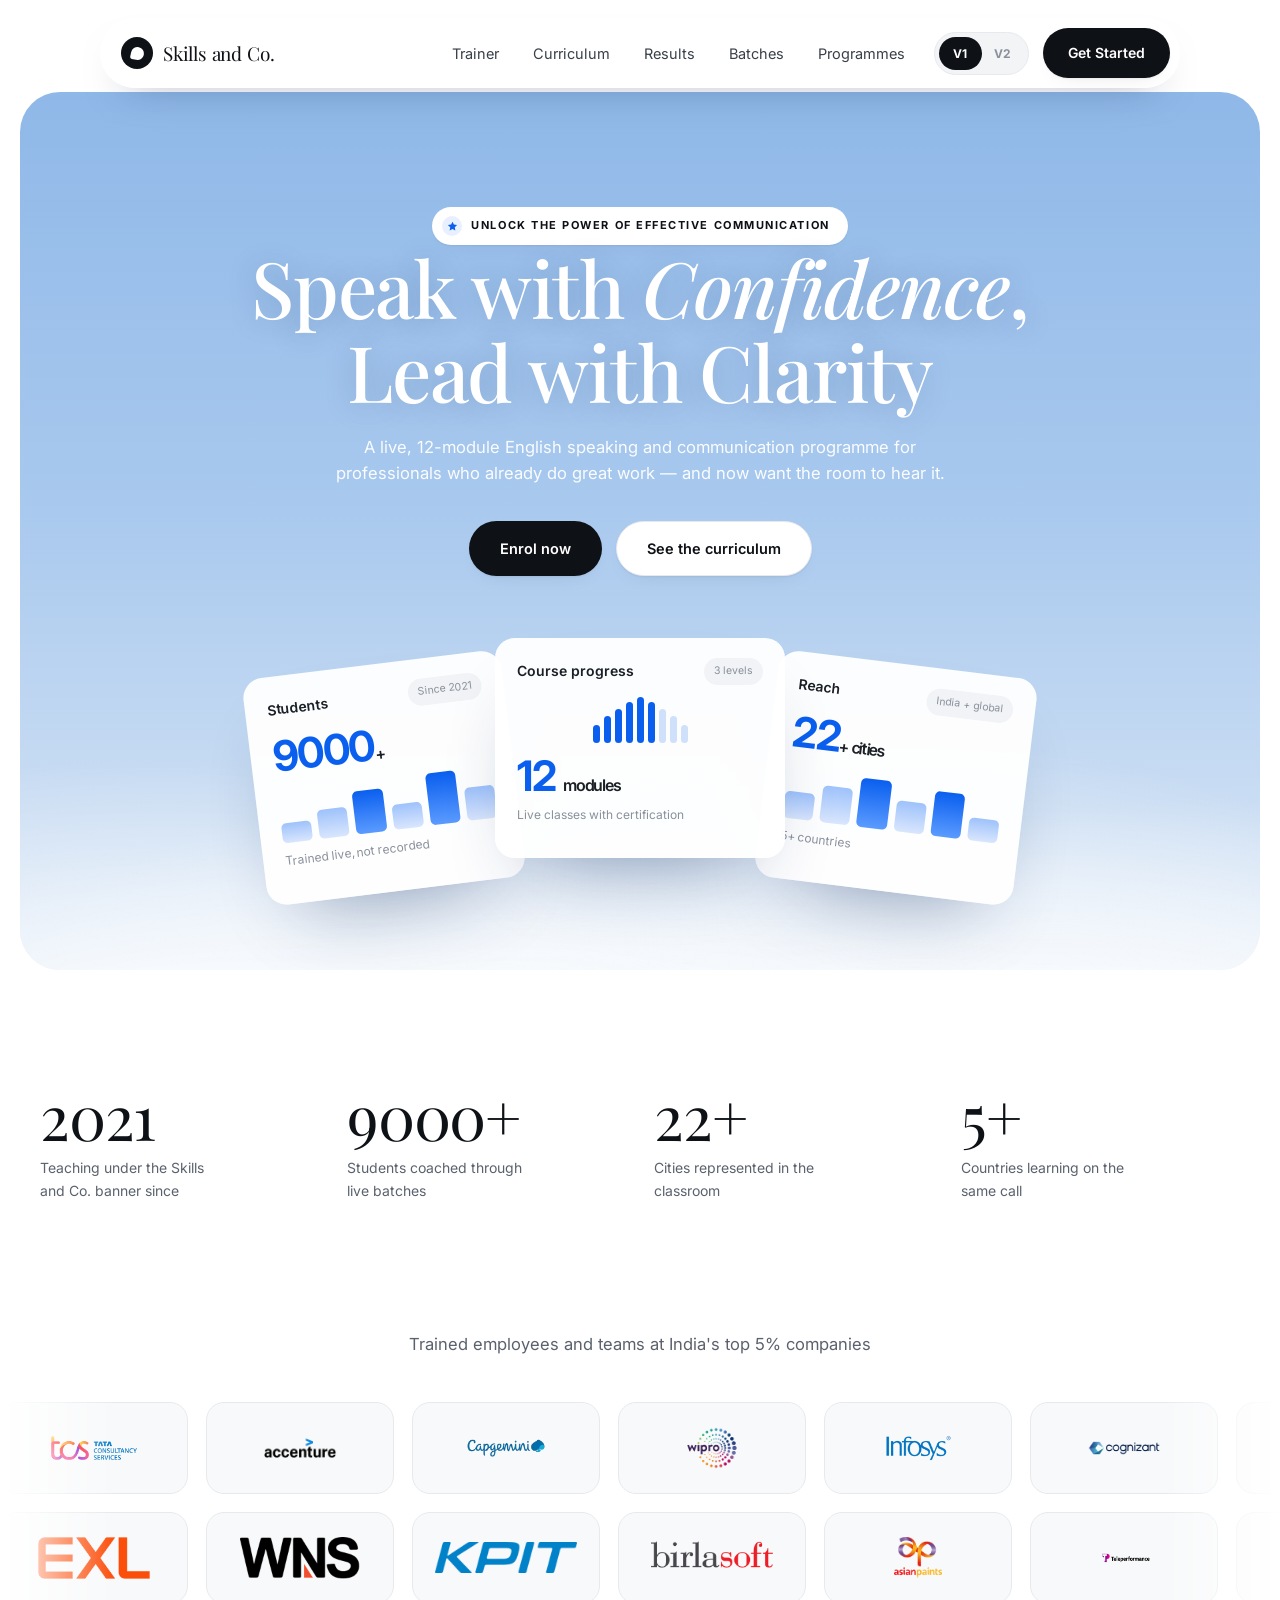
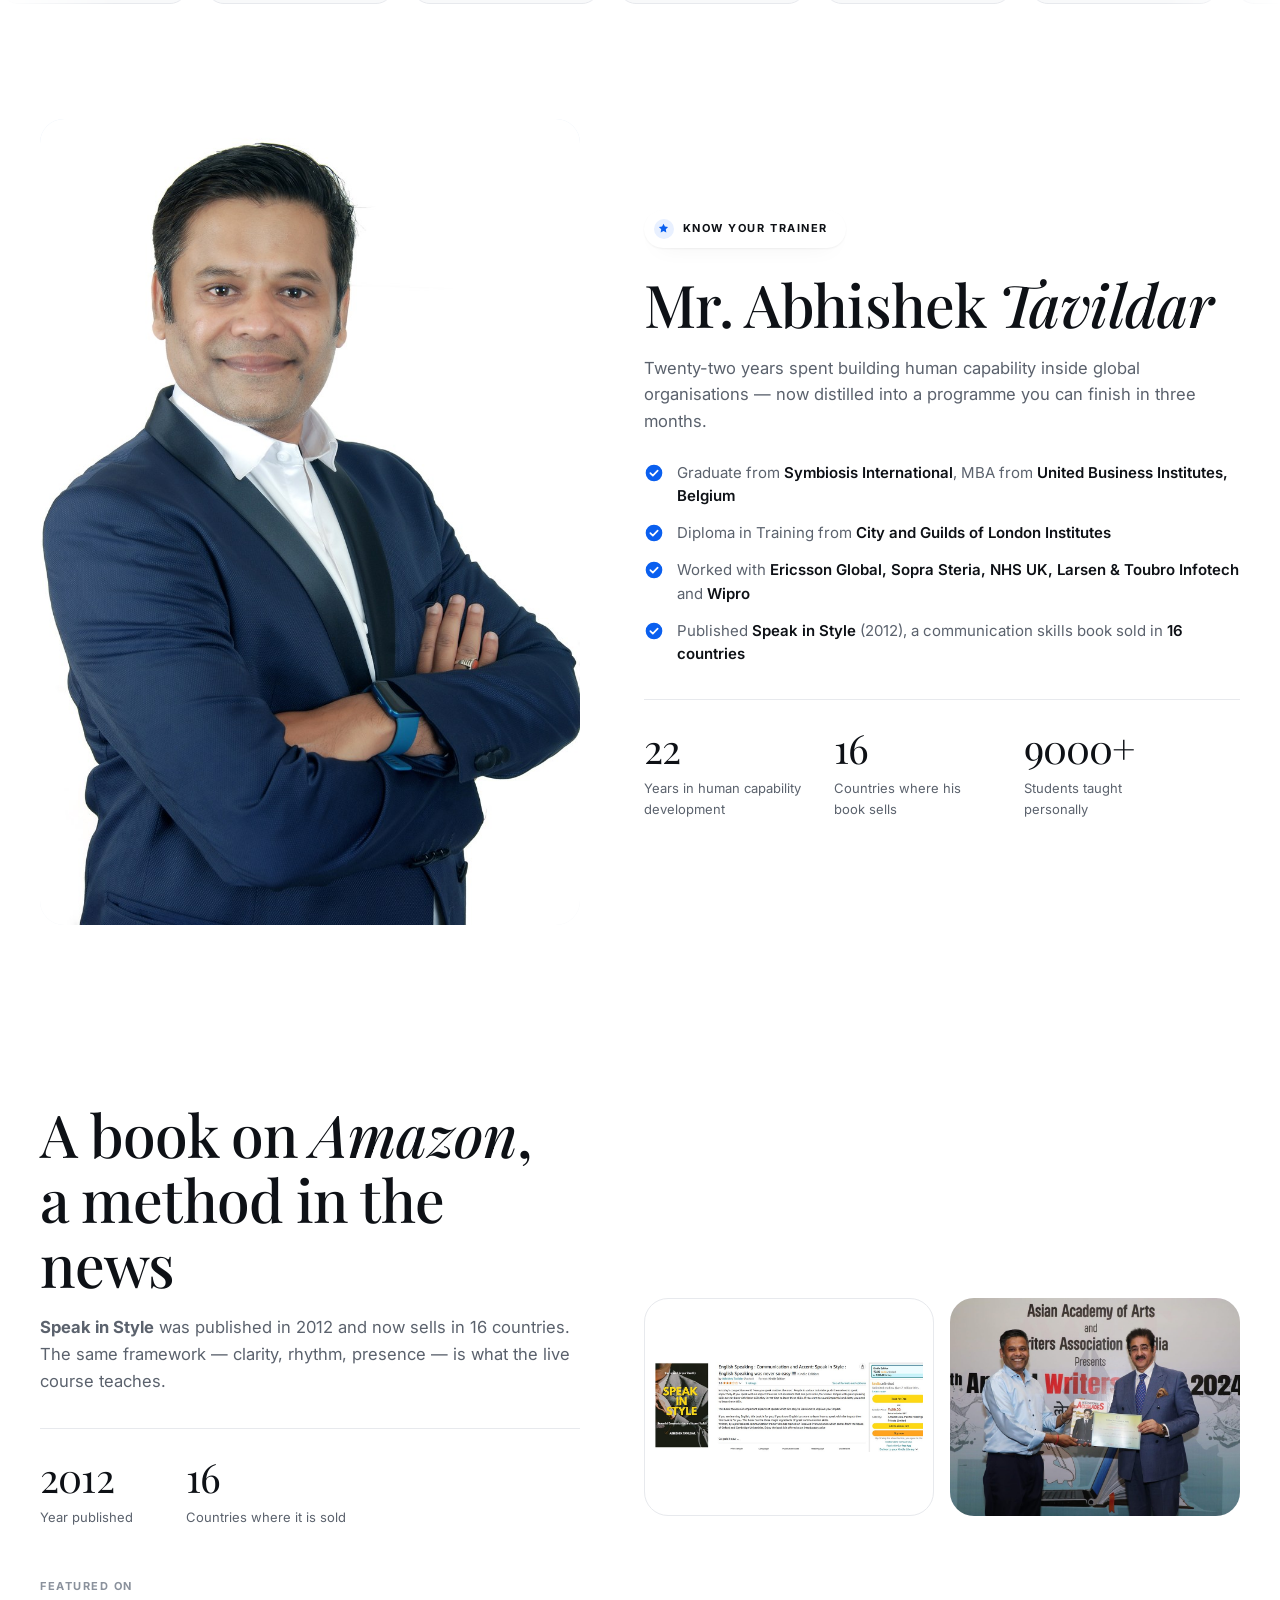
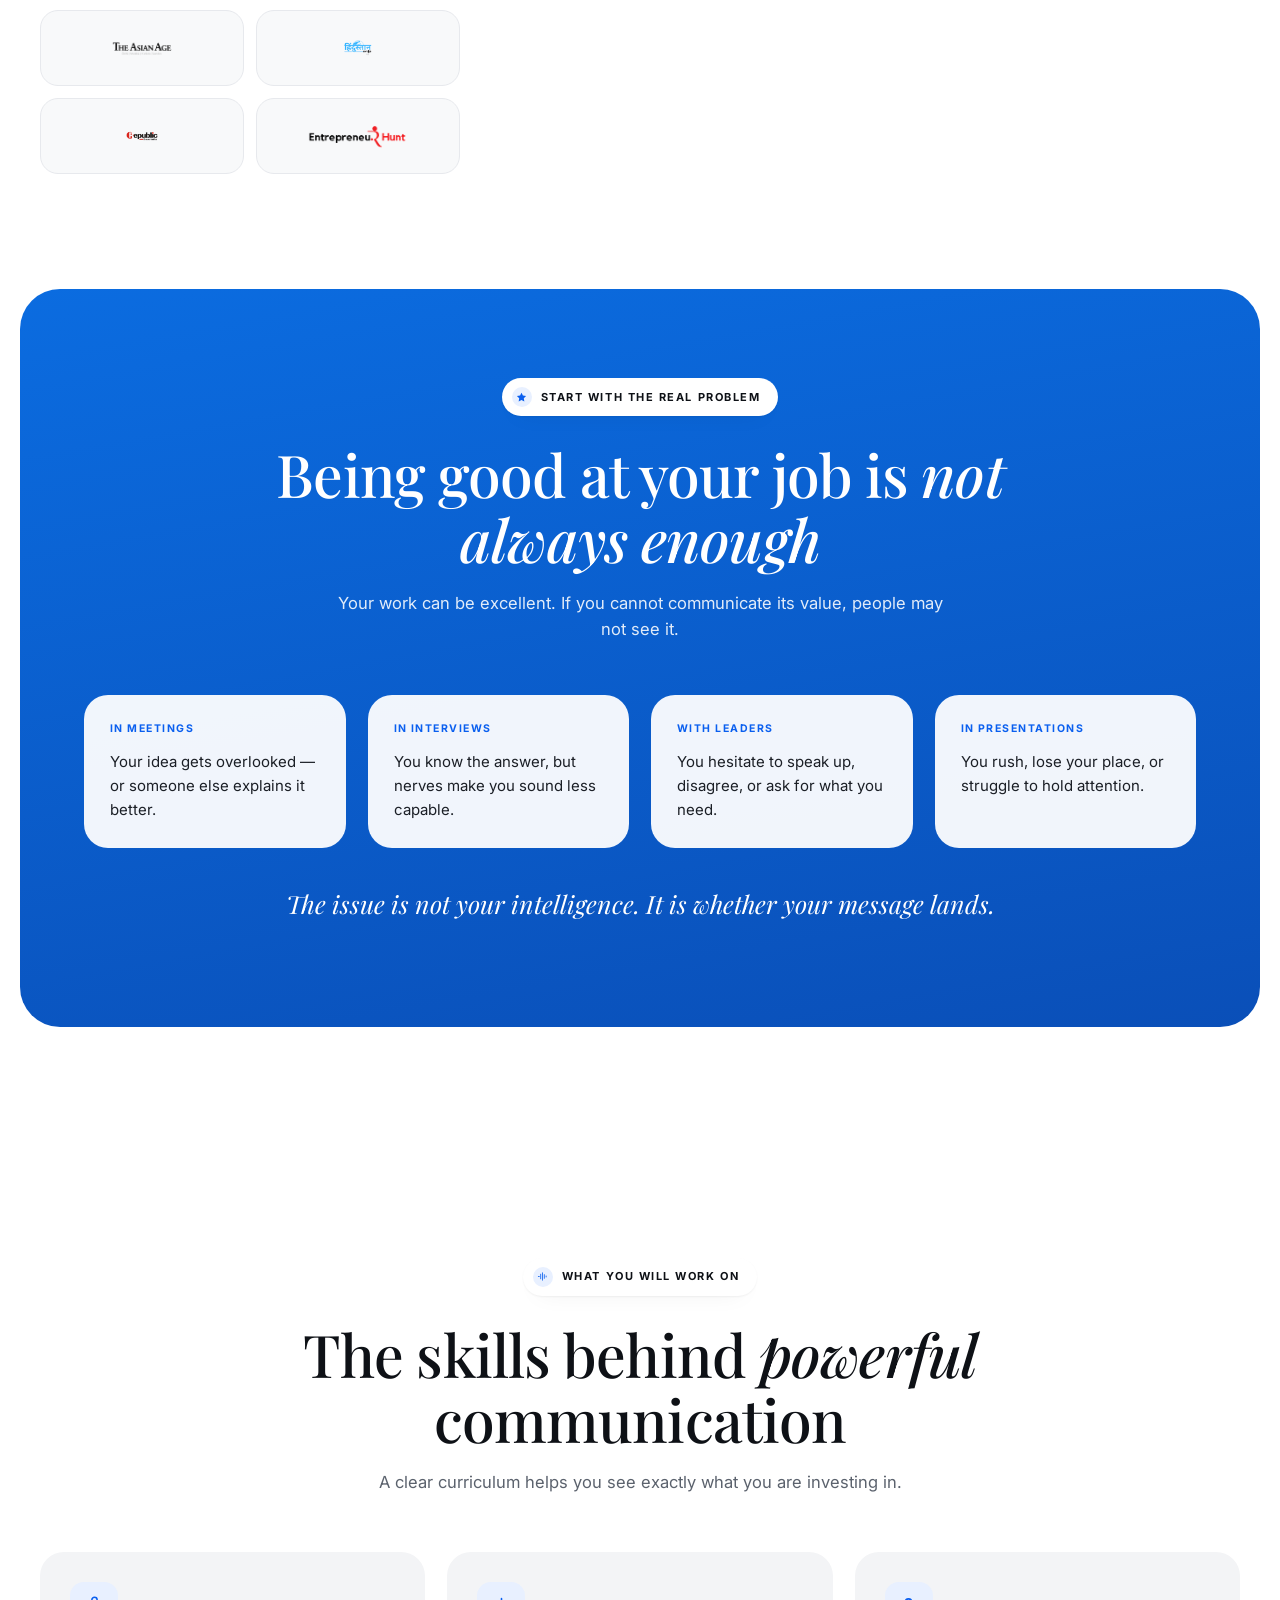
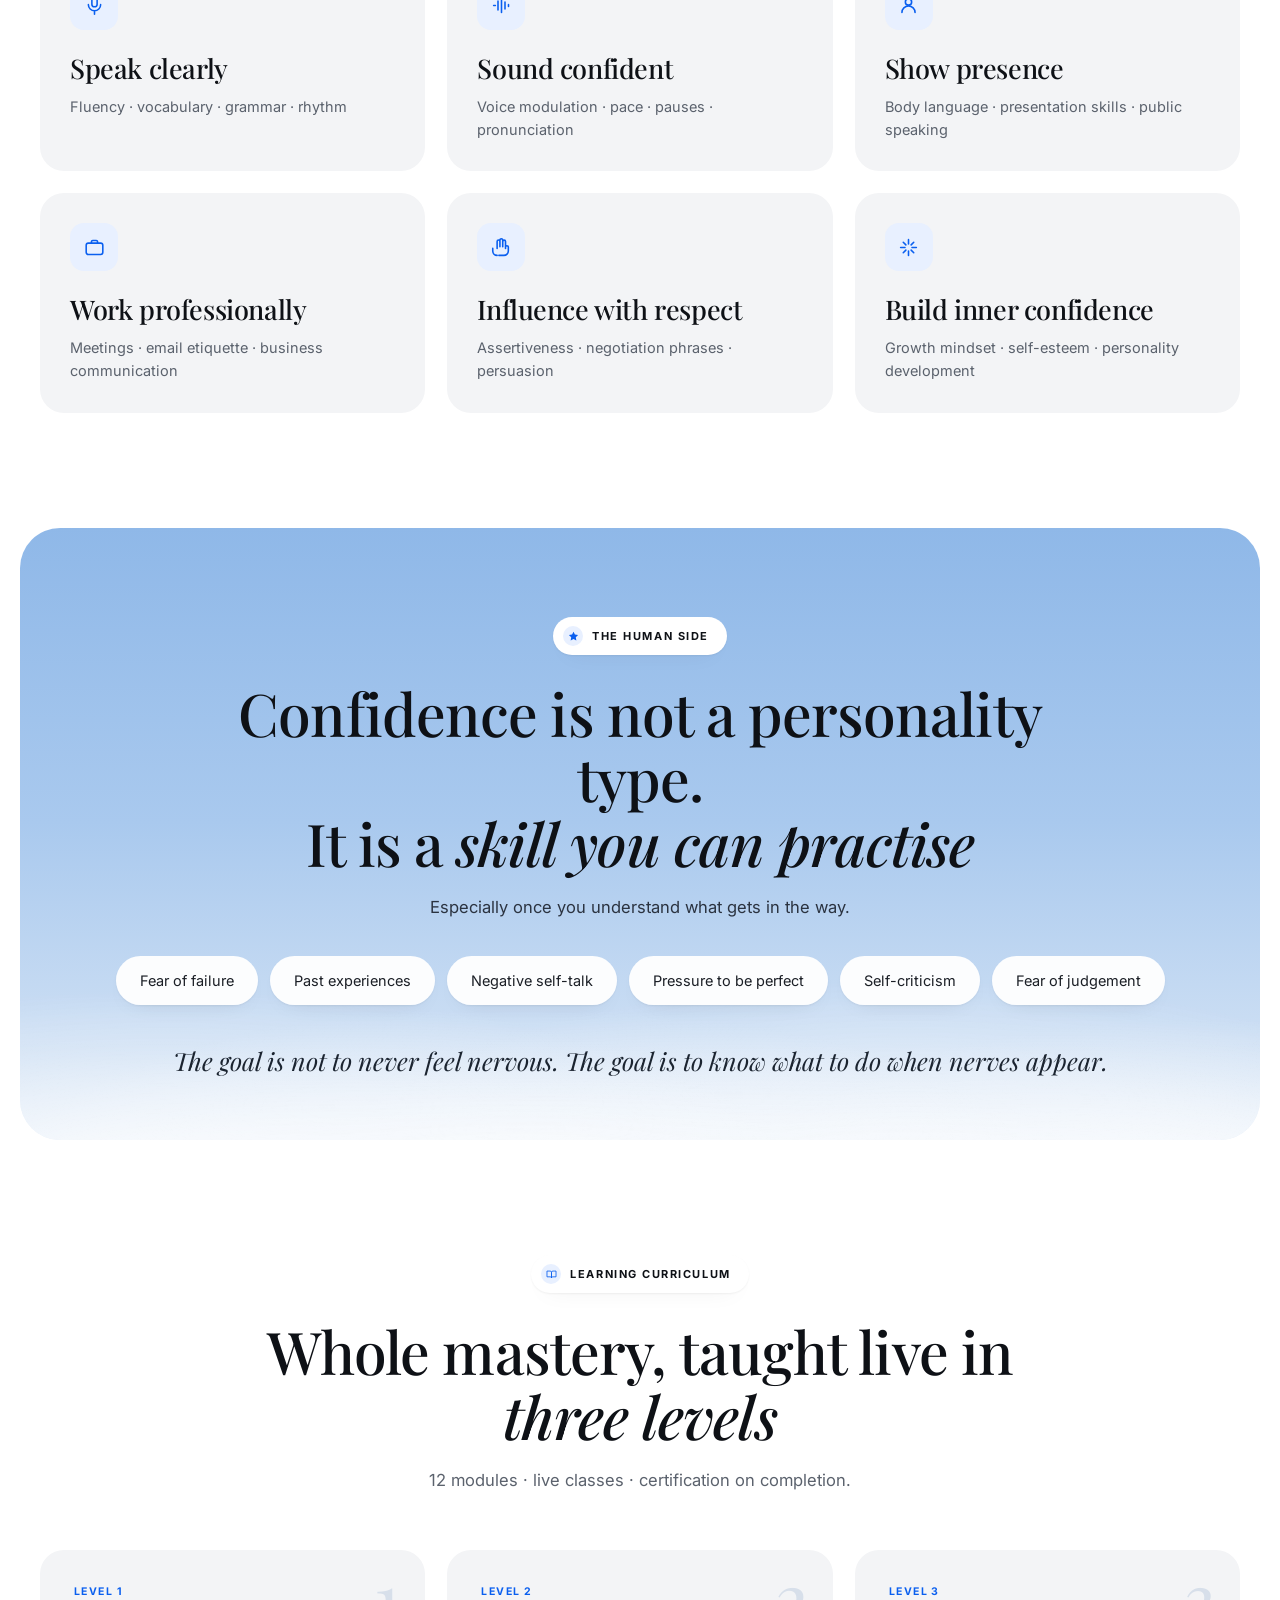
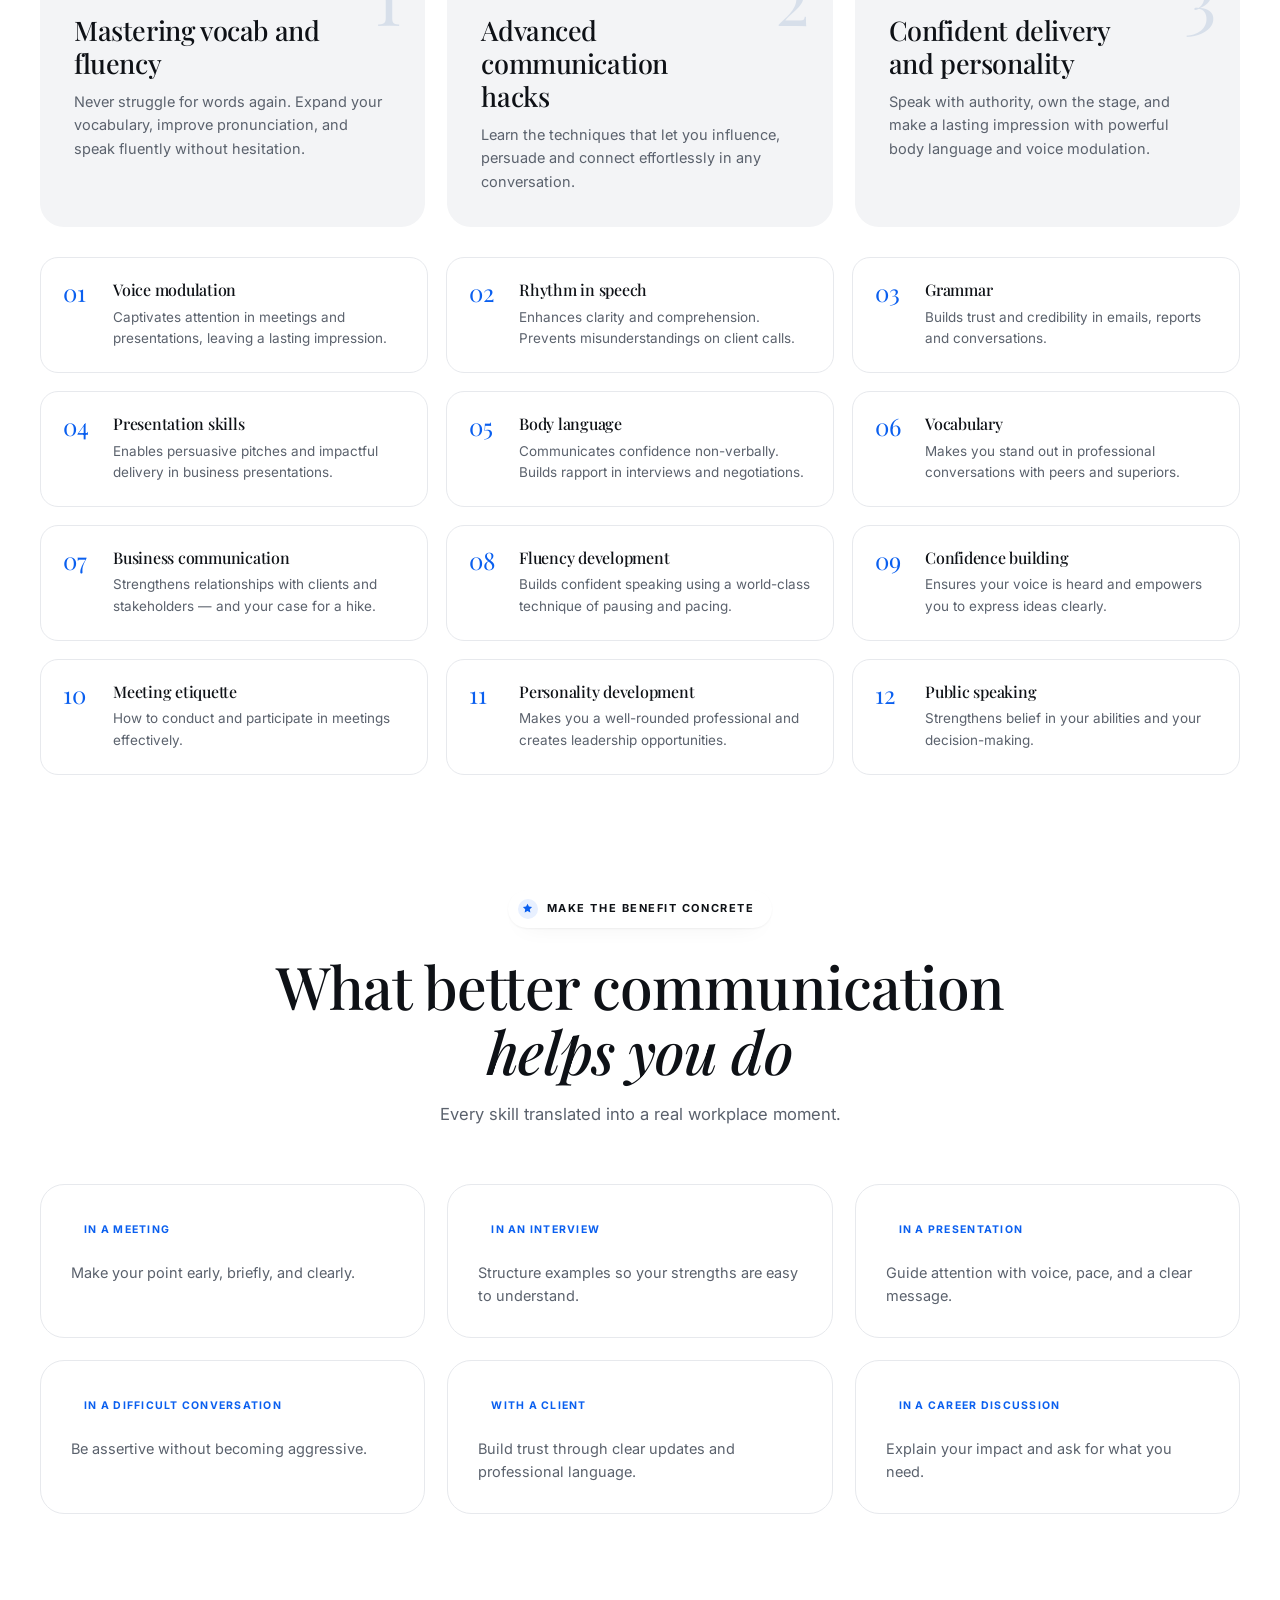
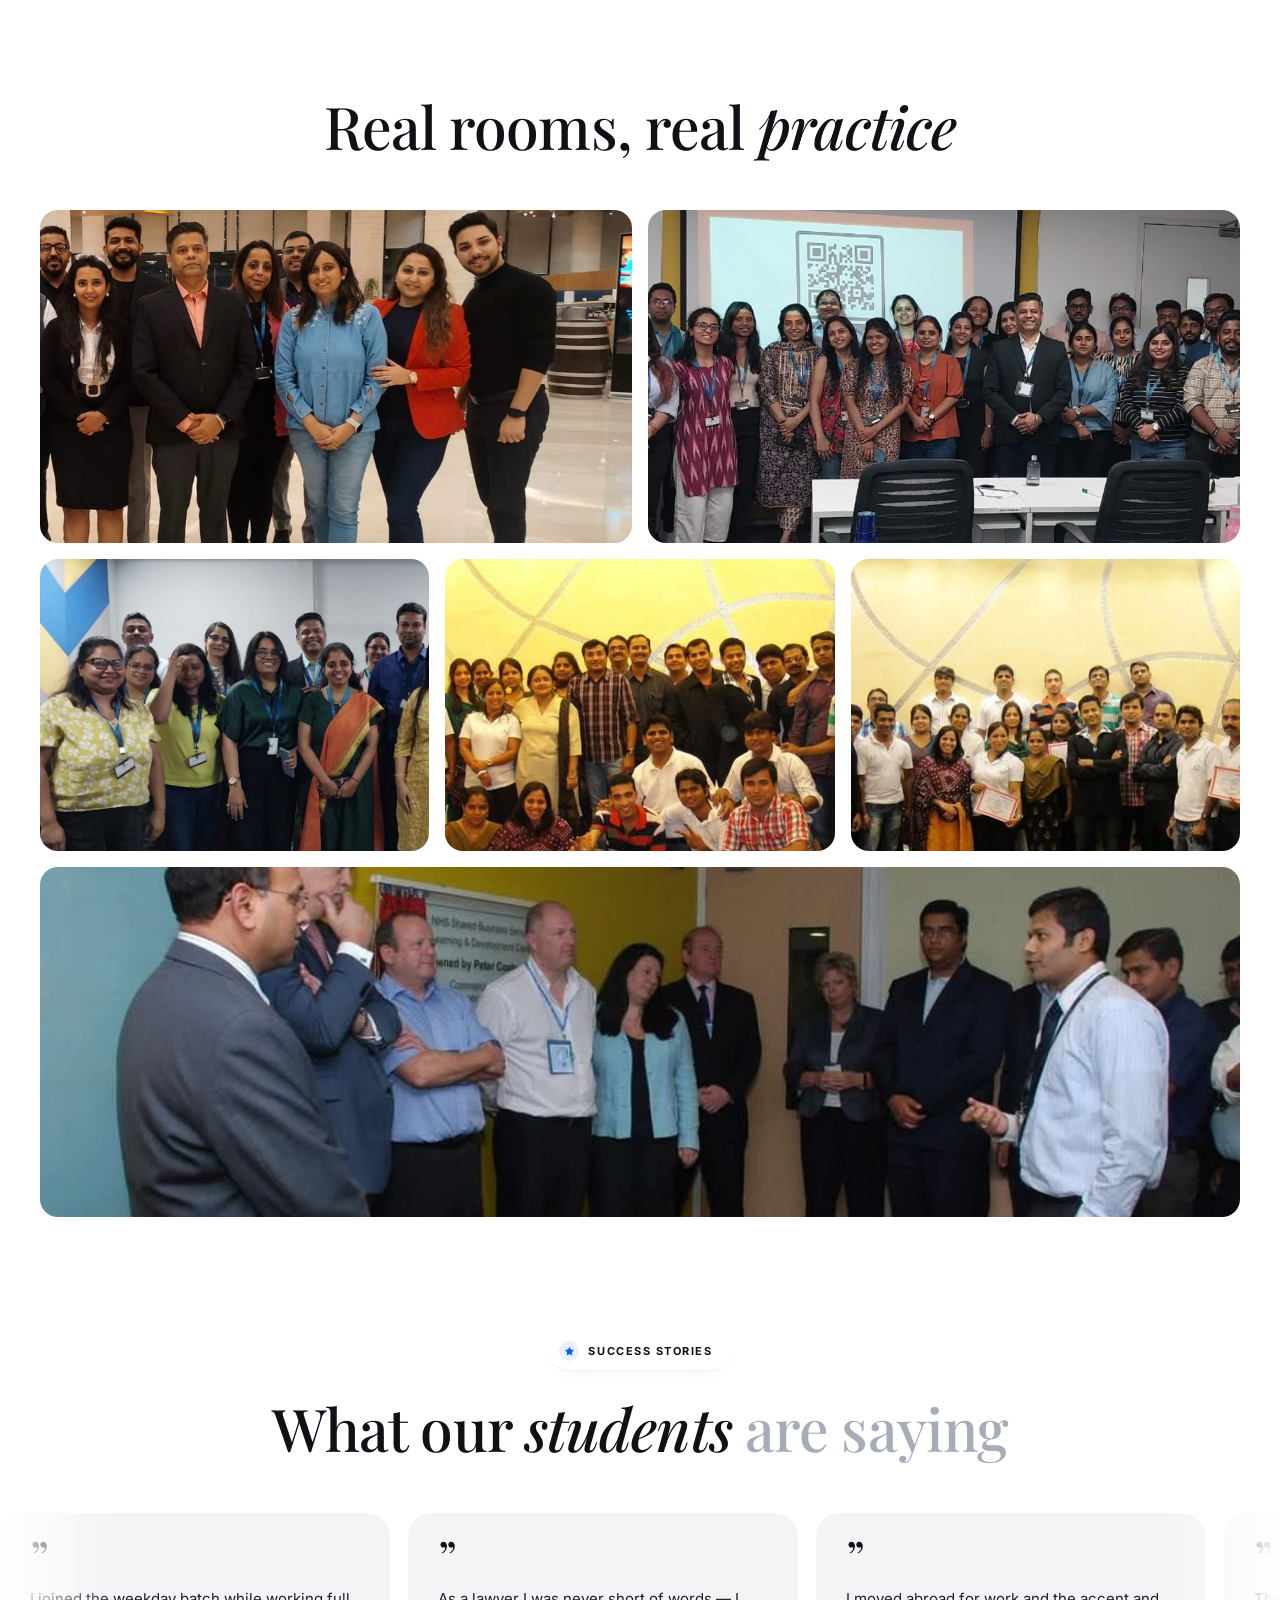
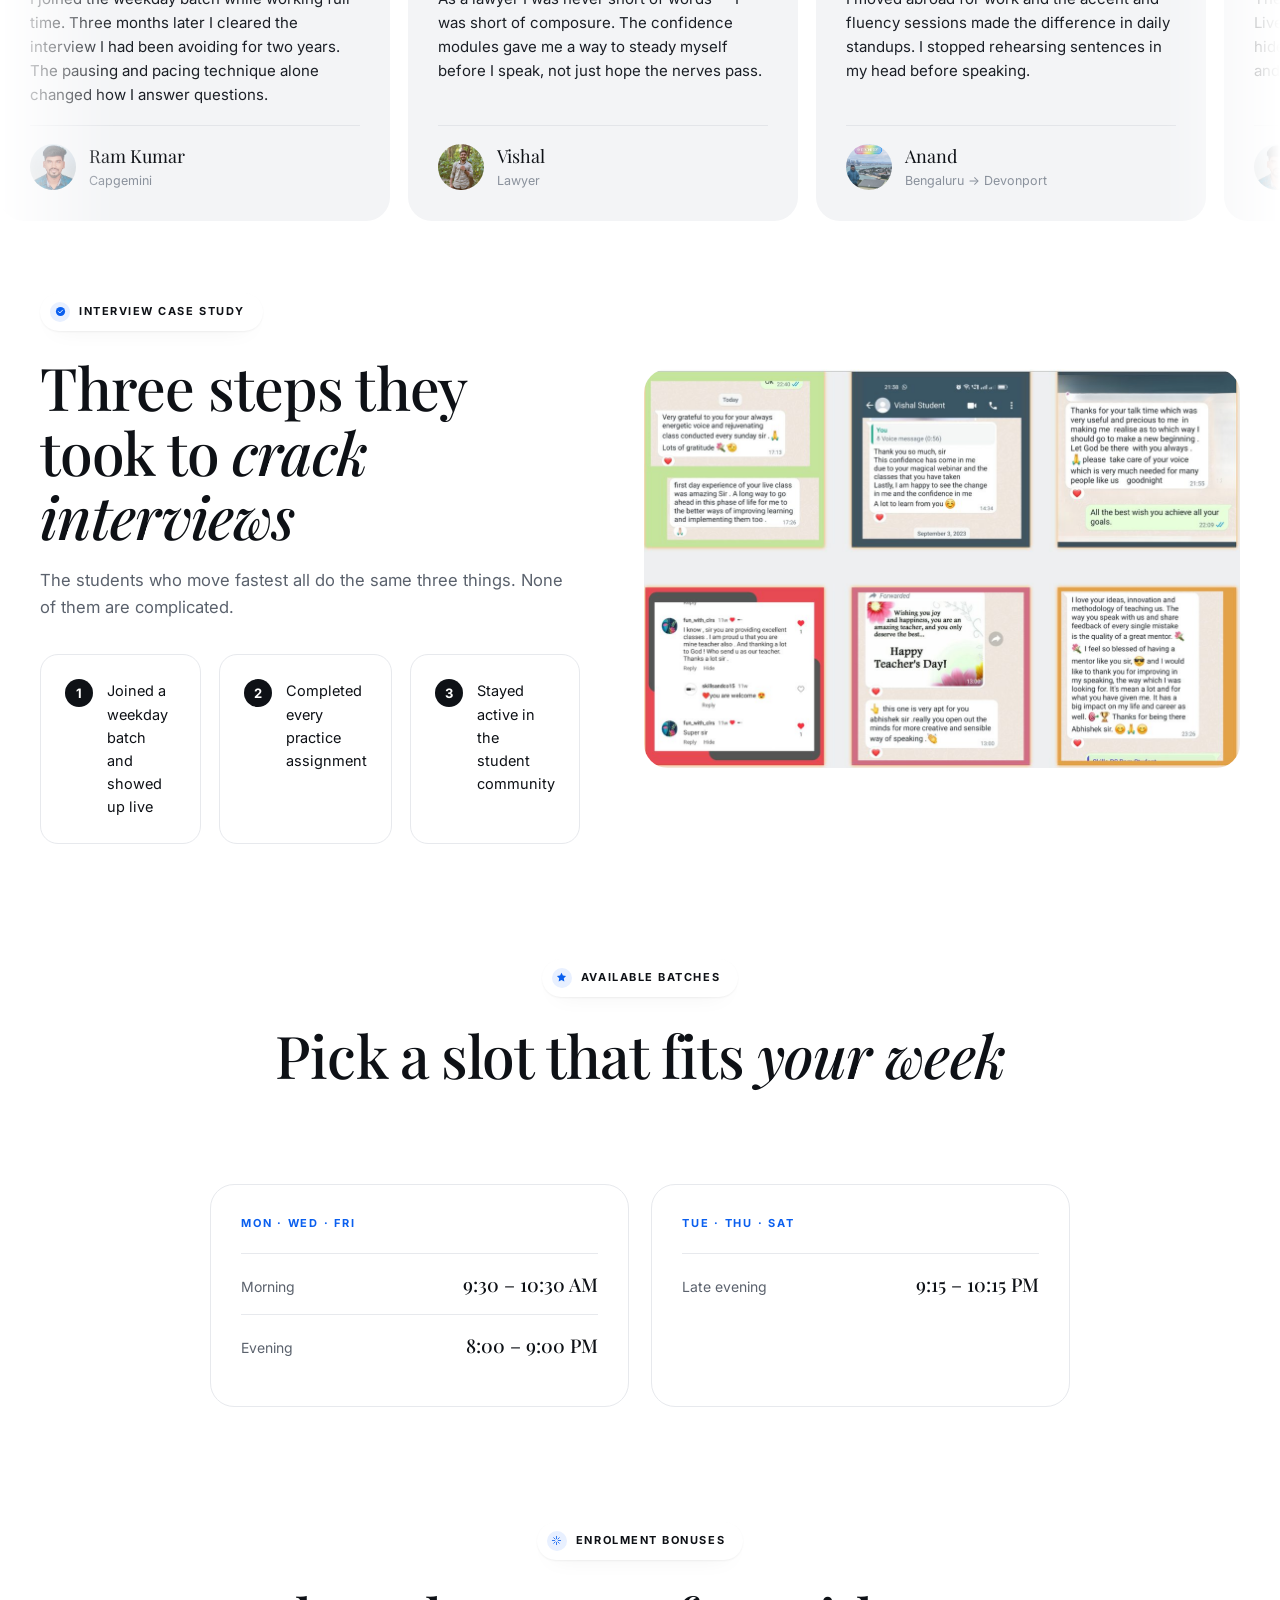
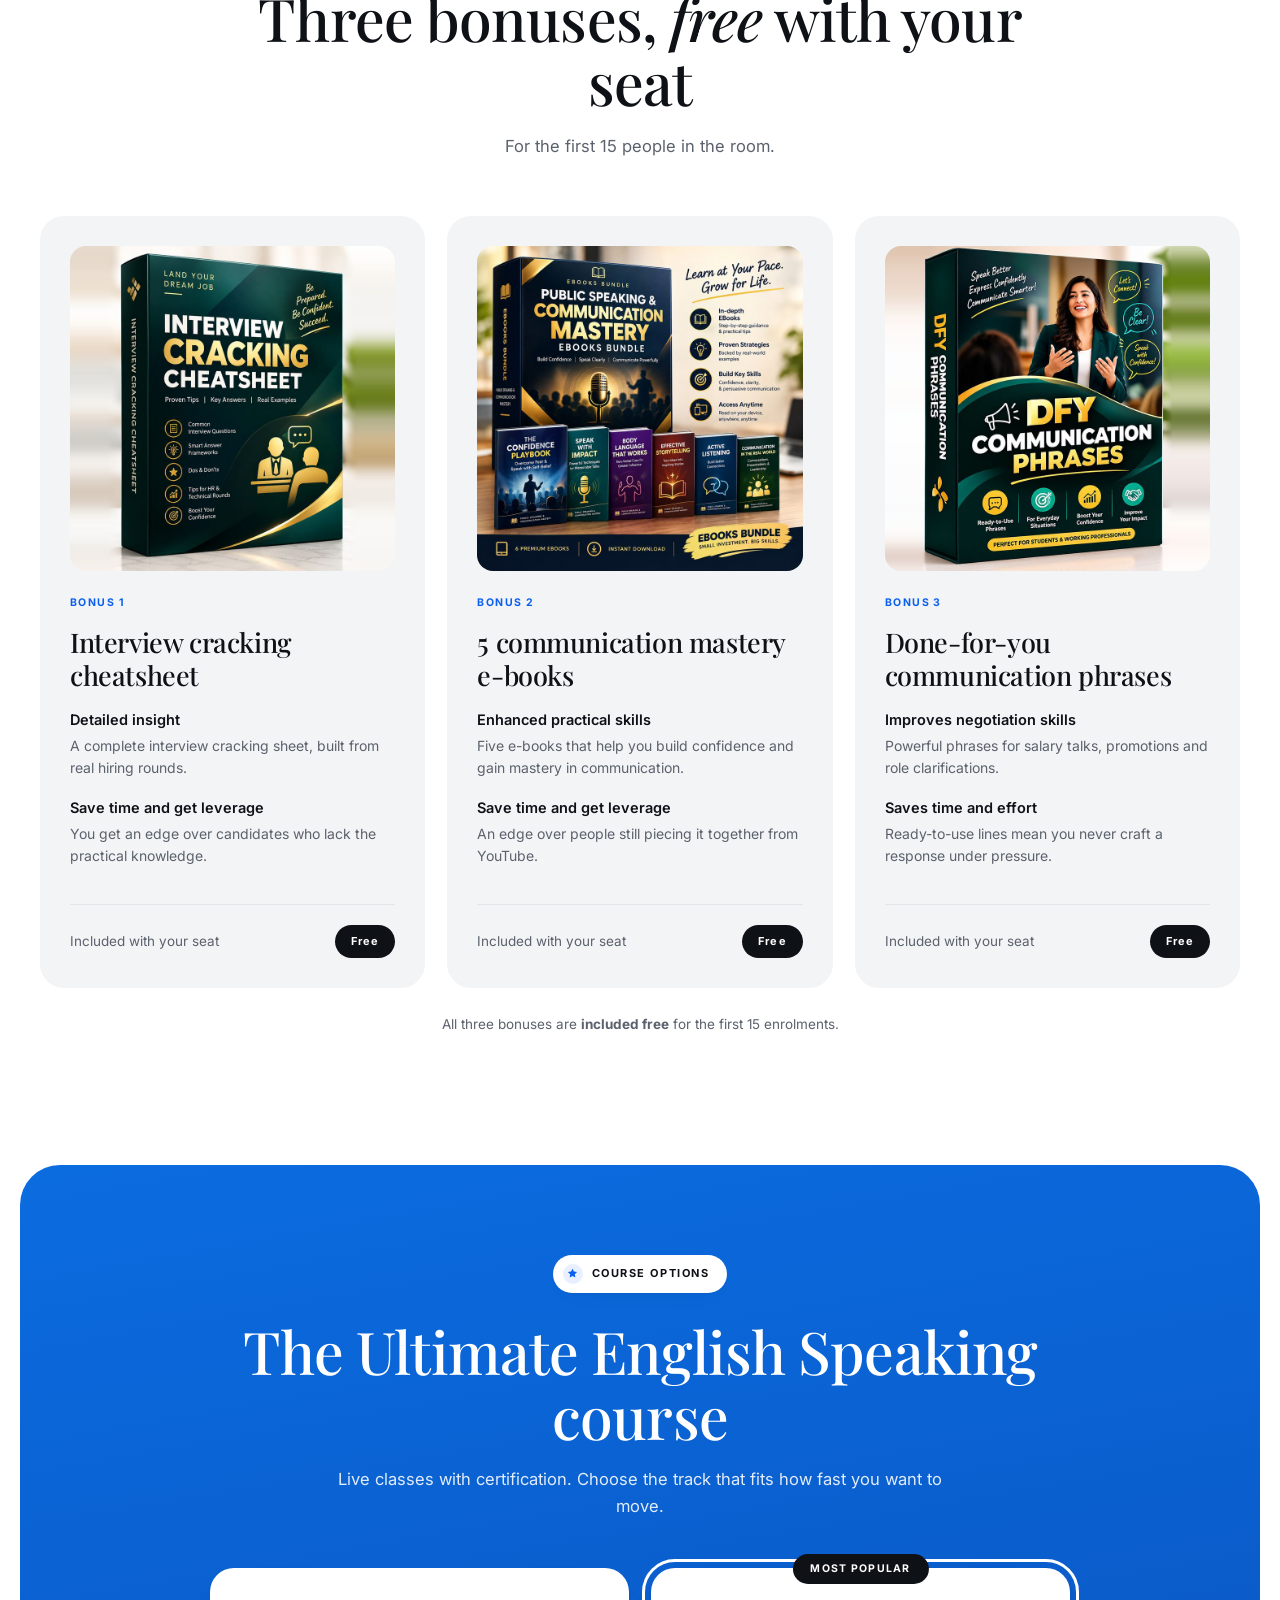
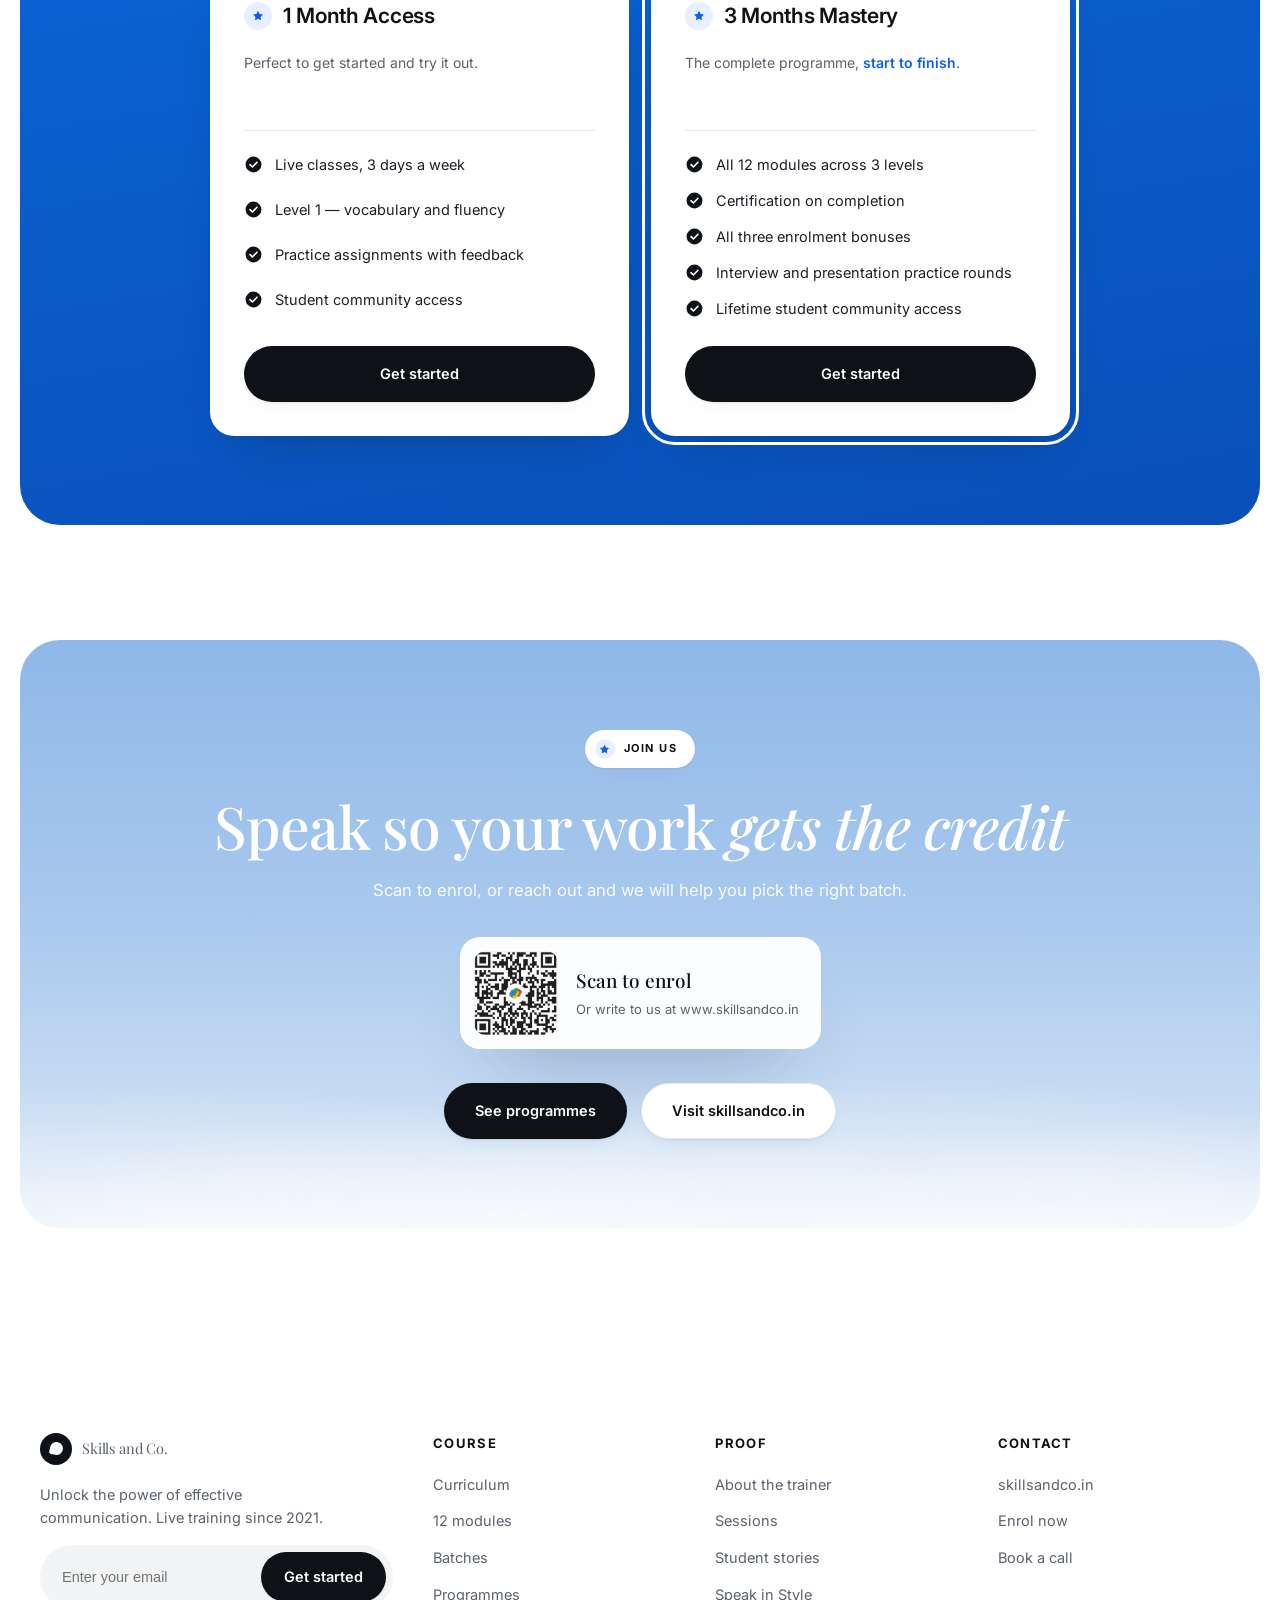
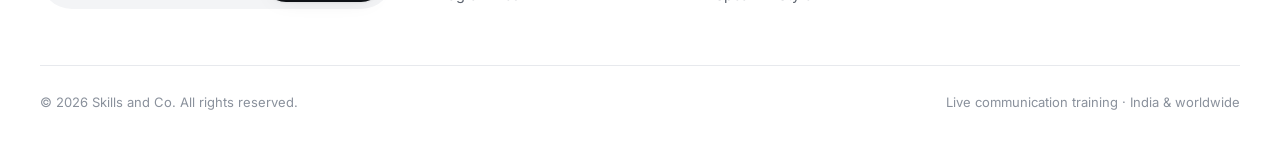
==== commit 003e8ac3: "Landing page V2 and fixes: colour logos, tighter spacing, bonus mockups, plan title font - V1/V2 ver" ====
--- a/index.html
+++ b/index.html
@@ -1,5 +1,5 @@
 <!doctype html>
-<html lang="en">
+<html lang="en" data-version="1">
 <head>
 <meta charset="utf-8">
 <meta name="viewport" content="width=device-width, initial-scale=1">
@@ -9,7 +9,15 @@
 <link rel="preconnect" href="https://fonts.gstatic.com" crossorigin>
 <link href="https://fonts.googleapis.com/css2?family=Playfair+Display:ital,wght@0,400;0,500;0,600;1,400;1,500&family=Inter:wght@400;500;600;700&display=swap" rel="stylesheet">
 <link rel="stylesheet" href="styles.css">
-<script>document.documentElement.className+=' js';</script>
+<script>
+/* Pick the design version before first paint: ?v=2 in the URL wins, then the last choice. */
+(function (d) {
+  d.className += ' js';
+  var v = null;
+  try { v = new URLSearchParams(location.search).get('v') || localStorage.getItem('sc-version'); } catch (e) {}
+  d.setAttribute('data-version', v === '2' ? '2' : '1');
+})(document.documentElement);
+</script>
 </head>
 <body>
 
@@ -36,9 +44,12 @@
       <a href="#curriculum">Curriculum</a>
       <a href="#results">Results</a>
       <a href="#batches">Batches</a>
-      <a href="#pricing">Pricing</a>
-    </div>
-    <a class="btn btn--dark nav__cta" href="#pricing">Get Started</a>
+      <a href="#programmes">Programmes</a>
+    </div>
+    <button class="ver" id="verToggle" type="button" aria-pressed="false" aria-label="Version 2 design" title="Version 1: original sky-blue design. Click to see version 2.">
+      <span>V1</span><span>V2</span>
+    </button>
+    <a class="btn btn--dark nav__cta" href="#programmes">Get Started</a>
     <button class="nav__toggle" id="navToggle" aria-label="Toggle menu" aria-expanded="false" aria-controls="navLinks"><span></span></button>
   </nav>
 </header>
@@ -54,7 +65,7 @@
       <h1 class="rv">Speak with <em>Confidence</em>,<br>Lead with Clarity</h1>
       <p class="lede rv">A live, 12-module English speaking and communication programme for professionals who already do great work — and now want the room to hear it.</p>
       <div class="btn-row rv">
-        <a class="btn btn--dark" href="#pricing">Enrol now</a>
+        <a class="btn btn--dark" href="#programmes">Enrol now</a>
         <a class="btn btn--light" href="#curriculum">See the curriculum</a>
       </div>
 
@@ -209,8 +220,8 @@
 </section>
 
 <!-- ============ CONFIDENCE / HUMAN SIDE ============ -->
-<section class="section" style="padding-top:0">
-  <div class="panel panel--sky">
+<section class="section section--human" style="padding-top:0">
+  <div class="panel panel--sky panel--soft">
     <div class="clouds"></div>
     <div class="panel__inner">
       <div class="head">
@@ -378,6 +389,7 @@
     </div>
     <div class="grid g-3 rv" style="margin-top:56px">
       <article class="bonus">
+        <img class="bonus__img" src="assets/img/bonus-interview.jpg" alt="Interview Cracking Cheatsheet product box: common interview questions, smart answer frameworks, dos and don'ts, tips for HR and technical rounds" width="800" height="800" loading="lazy" decoding="async">
         <div class="bonus__k">Bonus 1</div>
         <h3>Interview cracking cheatsheet</h3>
         <div class="bonus__body">
@@ -386,9 +398,10 @@
           <b>Save time and get leverage</b>
           <p>You get an edge over candidates who lack the practical knowledge.</p>
         </div>
-        <div class="bonus__worth"><s>₹3,446</s><span class="bonus__free">Free</span></div>
+        <div class="bonus__worth"><span>Included with your seat</span><span class="bonus__free">Free</span></div>
       </article>
       <article class="bonus">
+        <img class="bonus__img" src="assets/img/bonus-ebooks.jpg" alt="Public Speaking and Communication Mastery e-books bundle: a box set with its e-books on confidence, impact, body language, storytelling and listening" width="800" height="800" loading="lazy" decoding="async">
         <div class="bonus__k">Bonus 2</div>
         <h3>5 communication mastery e-books</h3>
         <div class="bonus__body">
@@ -397,9 +410,10 @@
           <b>Save time and get leverage</b>
           <p>An edge over people still piecing it together from YouTube.</p>
         </div>
-        <div class="bonus__worth"><s>₹5,122</s><span class="bonus__free">Free</span></div>
+        <div class="bonus__worth"><span>Included with your seat</span><span class="bonus__free">Free</span></div>
       </article>
       <article class="bonus">
+        <img class="bonus__img" src="assets/img/bonus-phrases.jpg" alt="DFY Communication Phrases product box: ready-to-use phrases for everyday situations, for students and working professionals" width="800" height="800" loading="lazy" decoding="async">
         <div class="bonus__k">Bonus 3</div>
         <h3>Done-for-you communication phrases</h3>
         <div class="bonus__body">
@@ -408,26 +422,25 @@
           <b>Saves time and effort</b>
           <p>Ready-to-use lines mean you never craft a response under pressure.</p>
         </div>
-        <div class="bonus__worth"><s>₹7,334</s><span class="bonus__free">Free</span></div>
-      </article>
-    </div>
-    <p class="note rv">Total bonus value <b>₹15,902</b> — included free for the first 15 enrolments.</p>
-  </div>
-</section>
-
-<!-- ============ PRICING ============ -->
-<section class="section" id="pricing" style="padding-top:0">
+        <div class="bonus__worth"><span>Included with your seat</span><span class="bonus__free">Free</span></div>
+      </article>
+    </div>
+    <p class="note rv">All three bonuses are <b>included free</b> for the first 15 enrolments.</p>
+  </div>
+</section>
+
+<!-- ============ PROGRAMMES ============ -->
+<section class="section" id="programmes" style="padding-top:0">
   <div class="panel panel--deep">
     <div class="panel__inner">
       <div class="head on-sky">
-        <span class="eyebrow rv"><span class="star"><svg><use href="#i-star"/></svg></span> Limited period offer</span>
+        <span class="eyebrow rv"><span class="star"><svg><use href="#i-star"/></svg></span> Course options</span>
         <h2 class="rv">The Ultimate English Speaking course</h2>
-        <p class="lede rv">Live classes with certification. Choose the plan that fits how fast you want to move.</p>
+        <p class="lede rv">Live classes with certification. Choose the track that fits how fast you want to move.</p>
       </div>
       <div class="plans rv">
         <article class="plan">
           <div class="plan__name"><span class="star"><svg><use href="#i-star"/></svg></span> 1 Month Access</div>
-          <div class="plan__price">₹4,500 <span>/ month</span></div>
           <p class="plan__meta">Perfect to get started and try it out.</p>
           <ul class="feats">
             <li><svg><use href="#i-check"/></svg><span>Live classes, 3 days a week</span></li>
@@ -440,12 +453,11 @@
         <article class="plan plan--hot">
           <span class="plan__badge">Most popular</span>
           <div class="plan__name"><span class="star"><svg><use href="#i-star"/></svg></span> 3 Months Mastery</div>
-          <div class="plan__price">₹10,000 <span>/ 3 months</span></div>
-          <p class="plan__meta">Instead of ₹13,500. <em>You save ₹3,500.</em></p>
+          <p class="plan__meta">The complete programme, <em>start to finish</em>.</p>
           <ul class="feats">
             <li><svg><use href="#i-check"/></svg><span>All 12 modules across 3 levels</span></li>
             <li><svg><use href="#i-check"/></svg><span>Certification on completion</span></li>
-            <li><svg><use href="#i-check"/></svg><span>All three enrolment bonuses (₹15,902 value)</span></li>
+            <li><svg><use href="#i-check"/></svg><span>All three enrolment bonuses</span></li>
             <li><svg><use href="#i-check"/></svg><span>Interview and presentation practice rounds</span></li>
             <li><svg><use href="#i-check"/></svg><span>Lifetime student community access</span></li>
           </ul>
@@ -469,7 +481,7 @@
         <div><b>Scan to enrol</b><span>Or write to us at www.skillsandco.in</span></div>
       </div>
       <div class="btn-row rv">
-        <a class="btn btn--dark" href="#pricing">See plans</a>
+        <a class="btn btn--dark" href="#programmes">See programmes</a>
         <a class="btn btn--light" href="https://www.skillsandco.in" target="_blank" rel="noopener">Visit skillsandco.in</a>
       </div>
     </div>
@@ -497,7 +509,7 @@
           <li><a href="#curriculum">Curriculum</a></li>
           <li><a href="#curriculum">12 modules</a></li>
           <li><a href="#batches">Batches</a></li>
-          <li><a href="#pricing">Pricing</a></li>
+          <li><a href="#programmes">Programmes</a></li>
         </ul>
       </div>
       <div>
--- a/styles.css
+++ b/styles.css
@@ -13,8 +13,10 @@
   --surface:#F3F4F6;
   --surface-2:#F8F9FA;
   --white:#fff;
-  --blue:#0A5FEF;
-  --blue-600:#0747C0;
+  --accent:#0A5FEF;
+  --accent-600:#0747C0;
+  --accent-fill:var(--accent);   /* bars, dials, check marks */
+  --accent-soft:#E8F0FF;          /* tinted icon backgrounds */
   --sky-1:#8FB8E8;
   --sky-2:#6FA3E0;
   --sky-deep-1:#0B6CE0;
@@ -57,6 +59,9 @@
 .panel--sky{background:linear-gradient(180deg,var(--sky-1) 0%,#A9C9EE 48%,#DCE8F6 100%)}
 .panel--deep{background:linear-gradient(170deg,var(--sky-deep-1) 0%,var(--sky-deep-2) 100%)}
 .panel__inner{position:relative;z-index:2;padding:clamp(56px,7vw,104px) clamp(20px,5vw,72px)}
+/* "human side" panel: the quote sits near the panel's foot and the curriculum follows one section gap below */
+.section--human{padding-bottom:0}
+.section--human .panel__inner{padding-bottom:clamp(36px,3.5vw,52px)}
 
 /* decorative cloud wash, replaces the template's photo backdrop */
 .clouds{position:absolute;inset:0;z-index:1;pointer-events:none;opacity:.85}
@@ -78,7 +83,7 @@
   padding:9px 18px 9px 10px;box-shadow:var(--shadow-sm);
   font-size:11px;font-weight:700;letter-spacing:.14em;text-transform:uppercase;color:var(--ink);
 }
-.eyebrow .star{width:20px;height:20px;display:grid;place-items:center;border-radius:50%;background:#E8F0FF;color:var(--blue);flex:none}
+.eyebrow .star{width:20px;height:20px;display:grid;place-items:center;border-radius:50%;background:var(--accent-soft);color:var(--accent);flex:none}
 .eyebrow .star svg{width:11px;height:11px}
 
 h1,h2,h3,h4{font-family:var(--serif);font-weight:500;letter-spacing:-.015em;margin:0;line-height:1.08}
@@ -109,8 +114,8 @@
 .btn--dark{background:var(--ink);color:#fff;box-shadow:var(--shadow-sm)}
 .btn--dark:hover{background:#000}
 .btn--light{background:#fff;color:var(--ink);border-color:var(--line);box-shadow:var(--shadow-sm)}
-.btn--blue{background:var(--blue);color:#fff}
-.btn--blue:hover{background:var(--blue-600)}
+.btn--accent{background:var(--accent);color:#fff}
+.btn--accent:hover{background:var(--accent-600)}
 .btn--block{width:100%}
 .btn-row{display:flex;gap:14px;flex-wrap:wrap;justify-content:center;margin-top:34px}
 .btn-row--left{justify-content:flex-start}
@@ -133,6 +138,20 @@
 .nav__links a{padding:10px 15px;border-radius:var(--r-pill);font-size:14.5px;color:#3A4049;transition:background .2s,color .2s}
 .nav__links a:hover{background:#EEF1F5;color:var(--ink)}
 .nav__cta{padding:13px 24px;font-size:14px}
+
+/* design-version switch: one button, the thumb slides to the active version */
+.ver{
+  position:relative;display:grid;grid-template-columns:1fr 1fr;flex:none;
+  padding:4px;border-radius:var(--r-pill);border:1px solid var(--line);background:var(--surface);cursor:pointer;
+}
+.ver::before{
+  content:"";position:absolute;top:4px;bottom:4px;left:4px;width:calc(50% - 4px);
+  border-radius:var(--r-pill);background:var(--ink);transition:transform .3s cubic-bezier(.2,.7,.3,1);
+}
+.ver[aria-pressed="true"]::before{transform:translateX(100%)}
+.ver span{position:relative;padding:7px 12px;font-size:12px;font-weight:700;letter-spacing:.06em;color:var(--muted);transition:color .3s}
+.ver[aria-pressed="false"] span:first-child,.ver[aria-pressed="true"] span:last-child{color:#fff}
+.ver:focus-visible{outline:2px solid var(--accent);outline-offset:3px}
 .nav__toggle{display:none;width:42px;height:42px;border-radius:50%;border:1px solid var(--line);background:#fff;align-items:center;justify-content:center;cursor:pointer}
 .nav__toggle span{display:block;width:16px;height:1.5px;background:var(--ink);position:relative}
 .nav__toggle span::before,.nav__toggle span::after{content:"";position:absolute;left:0;width:16px;height:1.5px;background:var(--ink)}
@@ -153,7 +172,7 @@
 .mock__top{display:flex;justify-content:space-between;align-items:center;gap:10px;margin-bottom:12px}
 .mock__label{font-size:14px;font-weight:600;color:var(--ink-2)}
 .mock__tag{font-size:10.5px;color:var(--muted);background:#F1F3F6;border-radius:var(--r-pill);padding:5px 10px;white-space:nowrap}
-.mock__num{font-size:clamp(30px,3.4vw,42px);font-weight:700;letter-spacing:-.03em;color:var(--blue);line-height:1}
+.mock__num{font-size:clamp(30px,3.4vw,42px);font-weight:700;letter-spacing:-.03em;color:var(--accent);line-height:1}
 .mock__num small{font-size:16px;font-weight:600;color:var(--ink-2)}
 .mock__sub{font-size:12px;color:var(--muted);margin-top:8px}
 .mock--a{transform:rotate(-7deg) translate(16px,26px)}
@@ -161,10 +180,10 @@
 .mock--c{transform:rotate(7deg) translate(-16px,26px)}
 .bars{display:flex;align-items:flex-end;gap:7px;height:52px;margin-top:14px}
 .bars i{flex:1;border-radius:5px;background:linear-gradient(180deg,#9EC2FB,#D9E6FD)}
-.bars i:nth-child(3),.bars i:nth-child(5){background:linear-gradient(180deg,var(--blue),#5B9BFF)}
+.bars i:nth-child(3),.bars i:nth-child(5){background:linear-gradient(180deg,var(--accent-fill),#5B9BFF)}
 .dial{display:flex;gap:4px;align-items:flex-end;justify-content:center;height:46px;margin-top:12px}
 .dial i{width:7px;border-radius:4px;background:#CFE0FB}
-.dial i.on{background:var(--blue)}
+.dial i.on{background:var(--accent-fill)}
 
 /* ---------- stat strip ---------- */
 .stats{display:grid;grid-template-columns:repeat(4,1fr);gap:28px;align-items:start}
@@ -181,8 +200,8 @@
   background:var(--surface-2);border:1px solid var(--line);border-radius:18px;
   height:92px;width:188px;display:grid;place-items:center;padding:18px 22px;flex:none;
 }
-.logo-chip img{max-height:42px;width:auto;object-fit:contain;filter:grayscale(1);opacity:.72;transition:filter .3s,opacity .3s}
-.logo-chip:hover img{filter:none;opacity:1}
+.logo-chip img{max-height:42px;width:auto;object-fit:contain;transition:transform .3s}
+.logo-chip:hover img{transform:scale(1.05)}
 
 /* ---------- generic cards ---------- */
 .grid{display:grid;gap:22px}
@@ -193,15 +212,15 @@
 .card{background:var(--surface);border-radius:var(--r-card);padding:30px;height:100%;transition:transform .3s cubic-bezier(.2,.7,.3,1),box-shadow .3s}
 .card:hover{transform:translateY(-4px);box-shadow:var(--shadow-md)}
 .card--white{background:#fff;border:1px solid var(--line)}
-.card__icon{width:48px;height:48px;border-radius:14px;background:#E8F0FF;color:var(--blue);display:grid;place-items:center;margin-bottom:22px}
+.card__icon{width:48px;height:48px;border-radius:14px;background:var(--accent-soft);color:var(--accent);display:grid;place-items:center;margin-bottom:22px}
 .card__icon svg{width:21px;height:21px}
 .card h3,.card h4{margin-bottom:10px}
 .card p{color:var(--body);font-size:14.5px;margin:0}
-.tag{display:inline-block;background:#fff;color:var(--blue);border-radius:var(--r-pill);padding:6px 13px;font-size:10.5px;font-weight:700;letter-spacing:.12em;text-transform:uppercase;margin-bottom:16px}
+.tag{display:inline-block;background:#fff;color:var(--accent);border-radius:var(--r-pill);padding:6px 13px;font-size:10.5px;font-weight:700;letter-spacing:.12em;text-transform:uppercase;margin-bottom:16px}
 
 /* scenario cards on sky */
 .scene{background:rgba(255,255,255,.94);border-radius:var(--r-card);padding:26px}
-.scene__k{font-size:10.5px;font-weight:700;letter-spacing:.14em;text-transform:uppercase;color:var(--blue);margin-bottom:12px}
+.scene__k{font-size:10.5px;font-weight:700;letter-spacing:.14em;text-transform:uppercase;color:var(--accent);margin-bottom:12px}
 .scene p{margin:0;color:var(--ink-2);font-size:15px}
 .rule{margin-top:36px;text-align:center;color:#fff;font-family:var(--serif);font-size:clamp(18px,2vw,25px);font-style:italic;opacity:.96}
 
@@ -212,7 +231,7 @@
 .portrait img{width:100%;height:100%;object-fit:cover;object-position:top center}
 .facts{list-style:none;padding:0;margin:26px 0 0;display:grid;gap:14px}
 .facts li{display:flex;gap:13px;color:var(--body);font-size:15px;line-height:1.55}
-.facts svg{flex:none;width:20px;height:20px;margin-top:2px;color:var(--blue)}
+.facts svg{flex:none;width:20px;height:20px;margin-top:2px;color:var(--accent-fill)}
 .facts b{color:var(--ink);font-weight:600}
 .credrow{display:flex;gap:30px;flex-wrap:wrap;margin-top:34px;padding-top:28px;border-top:1px solid var(--line)}
 .credrow div{min-width:116px}
@@ -242,11 +261,11 @@
 .level__n{font-family:var(--serif);font-size:72px;line-height:.8;color:#D7DFEA;position:absolute;right:24px;top:18px;z-index:0}
 .level__k,.level h3,.level p{position:relative;z-index:1}
 .level h3{padding-right:58px}
-.level__k{font-size:10.5px;font-weight:700;letter-spacing:.14em;text-transform:uppercase;color:var(--blue);margin-bottom:14px}
+.level__k{font-size:10.5px;font-weight:700;letter-spacing:.14em;text-transform:uppercase;color:var(--accent);margin-bottom:14px}
 .level p{color:var(--body);font-size:14.5px;margin:10px 0 0}
 .modules{display:grid;grid-template-columns:repeat(3,1fr);gap:18px;margin-top:30px}
 .mod{display:flex;gap:16px;background:#fff;border:1px solid var(--line);border-radius:18px;padding:22px}
-.mod__n{font-family:var(--serif);font-size:24px;color:var(--blue);line-height:1;flex:none;width:34px}
+.mod__n{font-family:var(--serif);font-size:24px;color:var(--accent);line-height:1;flex:none;width:34px}
 .mod h4{font-size:16px;margin-bottom:6px}
 .mod p{font-size:13.5px;color:var(--body);margin:0}
 
@@ -275,7 +294,7 @@
 
 /* ---------- batches ---------- */
 .batch{background:#fff;border:1px solid var(--line);border-radius:var(--r-card);padding:30px}
-.batch__days{font-size:11px;font-weight:700;letter-spacing:.16em;text-transform:uppercase;color:var(--blue);margin-bottom:20px}
+.batch__days{font-size:11px;font-weight:700;letter-spacing:.16em;text-transform:uppercase;color:var(--accent);margin-bottom:20px}
 .slot{display:flex;justify-content:space-between;align-items:baseline;gap:16px;padding:15px 0;border-top:1px solid var(--line)}
 .slot:first-of-type{border-top:0}
 .slot span{color:var(--body);font-size:14px}
@@ -283,27 +302,33 @@
 
 /* ---------- bonuses ---------- */
 .bonus{background:var(--surface);border-radius:var(--r-card);padding:30px;display:flex;flex-direction:column;height:100%}
-.bonus__k{font-size:10.5px;font-weight:700;letter-spacing:.14em;text-transform:uppercase;color:var(--blue);margin-bottom:14px}
+.bonus__k{font-size:10.5px;font-weight:700;letter-spacing:.14em;text-transform:uppercase;color:var(--accent);margin-bottom:14px}
 .bonus__body{flex:1}
 .bonus__body p{font-size:14px;color:var(--body)}
 .bonus__body b{display:block;color:var(--ink);font-size:14.5px;margin-top:16px;margin-bottom:4px;font-weight:600}
 .bonus__worth{display:flex;align-items:center;justify-content:space-between;gap:12px;margin-top:22px;padding-top:20px;border-top:1px solid #E3E5E9}
-.bonus__worth s{color:var(--muted);font-family:var(--serif);font-size:24px;text-decoration-thickness:1.5px}
+.bonus__worth>span:first-child{color:var(--body);font-size:13.5px}
 .bonus__free{background:var(--ink);color:#fff;border-radius:var(--r-pill);padding:8px 16px;font-size:11px;font-weight:700;letter-spacing:.1em}
+/* product mockup: a square frame keeps the three headings level */
+.bonus__img{display:block;width:100%;height:auto;aspect-ratio:1;object-fit:cover;border-radius:calc(var(--r-card) - 8px);margin-bottom:24px;background:#fff}
+/* stacked but still wide: mockup beside the copy instead of a full-width square */
+@media (min-width:621px) and (max-width:900px){
+  .bonus{display:grid;grid-template-columns:minmax(0,38%) 1fr;grid-template-rows:auto auto 1fr auto;column-gap:28px}
+  .bonus__img{grid-column:1;grid-row:1 / -1;margin-bottom:0}
+  .bonus>:not(.bonus__img){grid-column:2}
+}
 .note{text-align:center;color:var(--body);font-size:13.5px;margin-top:26px}
 
-/* ---------- pricing ---------- */
+/* ---------- programmes (no prices — the client asked for none on the site) ---------- */
 .plans{display:grid;grid-template-columns:repeat(2,minmax(0,1fr));gap:22px;max-width:860px;margin:48px auto 0}
 .plan{background:#fff;border-radius:var(--r-card);padding:34px;position:relative;display:flex;flex-direction:column;box-shadow:var(--shadow-md)}
 .plan--hot{outline:3px solid #fff;outline-offset:6px}
 .plan__badge{position:absolute;top:-14px;left:50%;transform:translateX(-50%);background:var(--ink);color:#fff;border-radius:var(--r-pill);padding:7px 18px;font-size:10.5px;font-weight:700;letter-spacing:.12em;text-transform:uppercase;white-space:nowrap}
-.plan__name{display:flex;align-items:center;gap:11px;font-family:var(--serif);font-size:23px;margin-bottom:22px}
-.plan__name .star{width:28px;height:28px;border-radius:50%;background:#E8F0FF;color:var(--blue);display:grid;place-items:center;flex:none}
+.plan__name{display:flex;align-items:center;gap:11px;font-family:var(--sans);font-size:21px;font-weight:600;letter-spacing:-.015em;line-height:1.2;margin-bottom:22px}
+.plan__name .star{width:28px;height:28px;border-radius:50%;background:var(--accent-soft);color:var(--accent);display:grid;place-items:center;flex:none}
 .plan__name .star svg{width:12px;height:12px}
-.plan__price{font-family:var(--serif);font-size:clamp(38px,4.6vw,54px);line-height:1;letter-spacing:-.02em}
-.plan__price span{font-family:var(--sans);font-size:15px;color:var(--muted);font-weight:500}
-.plan__meta{color:var(--body);font-size:14px;margin-top:12px;min-height:42px}
-.plan__meta em{color:var(--blue);font-style:normal;font-weight:600}
+.plan__meta{color:var(--body);font-size:14px;margin-top:0;min-height:42px}
+.plan__meta em{color:var(--accent);font-style:normal;font-weight:600}
 .feats{list-style:none;padding:22px 0 26px;margin:22px 0 0;border-top:1px solid var(--line);display:grid;gap:13px;flex:1}
 .feats li{display:flex;gap:12px;font-size:14.5px;color:var(--ink-2)}
 .feats svg{flex:none;width:19px;height:19px;color:var(--ink);margin-top:2px}
@@ -322,7 +347,7 @@
 .footer h5{font-size:13px;font-weight:700;letter-spacing:.1em;text-transform:uppercase;color:var(--ink);margin:0 0 18px}
 .footer ul{list-style:none;margin:0;padding:0;display:grid;gap:11px}
 .footer a{color:var(--body);font-size:14.5px}
-.footer a:hover{color:var(--blue)}
+.footer a:hover{color:var(--accent)}
 .subscribe{display:flex;align-items:center;gap:8px;background:var(--surface);border-radius:var(--r-pill);padding:7px 7px 7px 20px;max-width:380px;margin-top:16px}
 .subscribe input{flex:1;border:0;background:transparent;outline:none;font-size:14.5px;color:var(--ink);min-width:0}
 .footer__bar{display:flex;justify-content:space-between;align-items:center;gap:20px;flex-wrap:wrap;margin-top:56px;padding-top:26px;border-top:1px solid var(--line);color:var(--muted);font-size:13px}
@@ -373,3 +398,54 @@
   .qr{flex-direction:column;text-align:center}
   .qr div{text-align:center}
 }
+
+/* ============================================================
+   Version 2 — the client's revision: navy and gold, for a more
+   corporate brand than V1's light sky blue. The header switch sets
+   data-version="2" on <html>; V1 above stays untouched.
+   ============================================================ */
+:root[data-version="2"]{
+  --ink:#0B1B34;
+  --ink-2:#17294A;
+  --body:#4F5866;
+  --muted:#868C96;
+  --line:#E8E3D6;
+  --surface:#F6F3EC;
+  --surface-2:#FBF9F4;
+  --accent:#8A6D22;        /* deep gold: still readable as small text on white */
+  --accent-600:#6E5619;
+  --accent-fill:#C9A227;
+  --accent-soft:#F5EDD6;
+  --gold:#D4AF37;          /* bright gold, for use on navy */
+  --navy:#0F2747;
+  --navy-deep:#0A1A33;
+  --shadow-lg:0 40px 80px -40px rgba(5,15,35,.6);
+}
+
+/* panels: sky becomes night navy with a gold glow; the "human side" panel turns ivory */
+[data-version="2"] .panel--sky{background:radial-gradient(70% 55% at 50% 0%,rgba(212,175,55,.2),transparent 70%),linear-gradient(180deg,#0B1F3D 0%,#122F58 58%,#1A3C6E 100%)}
+[data-version="2"] .panel--sky .clouds{opacity:.1}
+[data-version="2"] .panel--soft{background:linear-gradient(180deg,#EDE2C2 0%,#F5EEDB 50%,#FBF8F0 100%)}
+[data-version="2"] .panel--soft .clouds{opacity:.85}
+[data-version="2"] .panel--deep{background:radial-gradient(60% 50% at 100% 0%,rgba(212,175,55,.16),transparent 70%),linear-gradient(170deg,#102A4E 0%,#0A1A33 100%)}
+
+/* gold is the call to action everywhere */
+[data-version="2"] .btn--dark{background:var(--gold);color:var(--navy-deep)}
+[data-version="2"] .btn--dark:hover{background:#E2C25A}
+
+[data-version="2"] .brand__mark span{background:var(--gold)}
+[data-version="2"] .nav__links a:hover{background:var(--surface)}
+[data-version="2"] .ver[aria-pressed="true"] span:last-child{color:var(--gold)}
+
+[data-version="2"] .mock__num{color:var(--navy)}
+[data-version="2"] .bars i{background:linear-gradient(180deg,#E5D29C,#F4ECD4)}
+[data-version="2"] .bars i:nth-child(3),[data-version="2"] .bars i:nth-child(5){background:linear-gradient(180deg,var(--navy),#2B5591)}
+[data-version="2"] .dial i{background:#ECE2C4}
+
+[data-version="2"] .portrait{background:linear-gradient(170deg,#EFE6CF,#F8F5EE)}
+[data-version="2"] .level__n{color:#E6D9B4}
+[data-version="2"] .quote__mark{color:var(--accent-fill)}
+[data-version="2"] .step b,[data-version="2"] .bonus__free{color:var(--gold)}
+
+[data-version="2"] .plan--hot{outline-color:var(--gold)}
+[data-version="2"] .plan__badge{background:var(--gold);color:var(--navy-deep)}
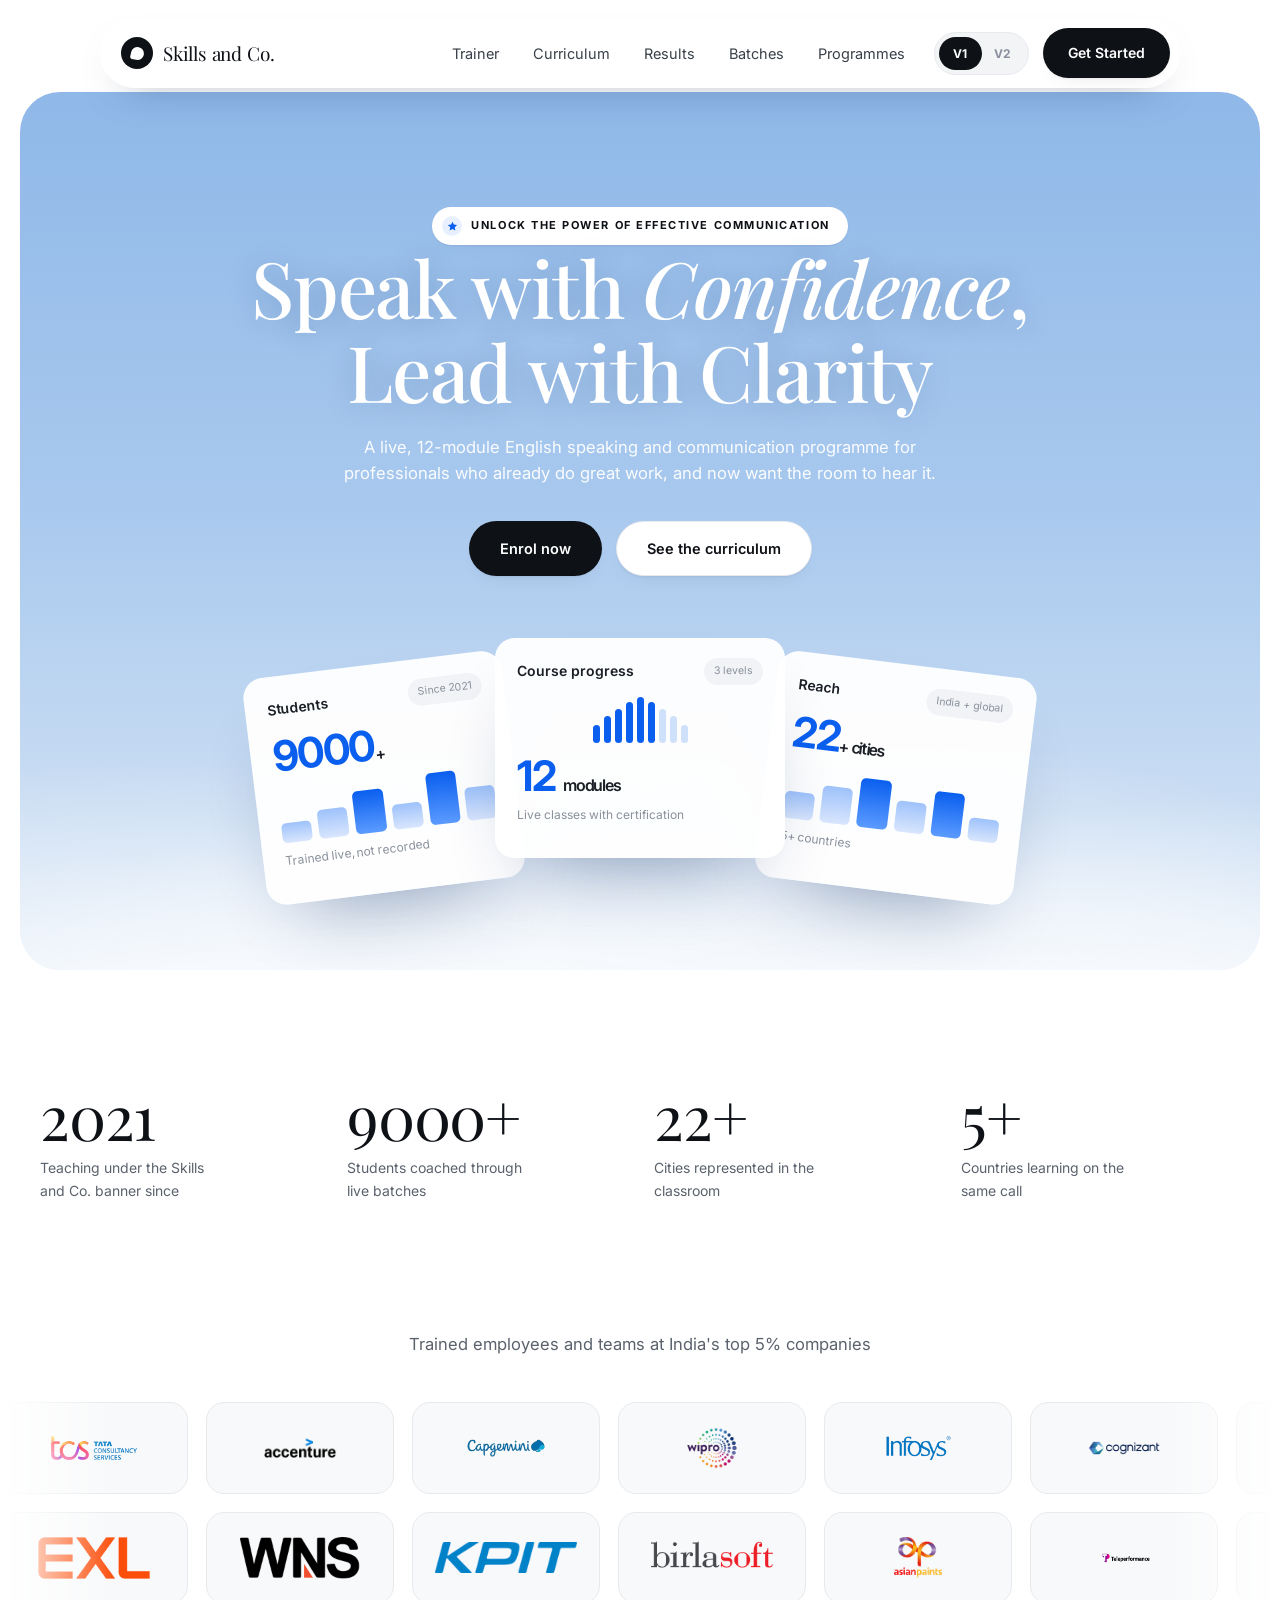
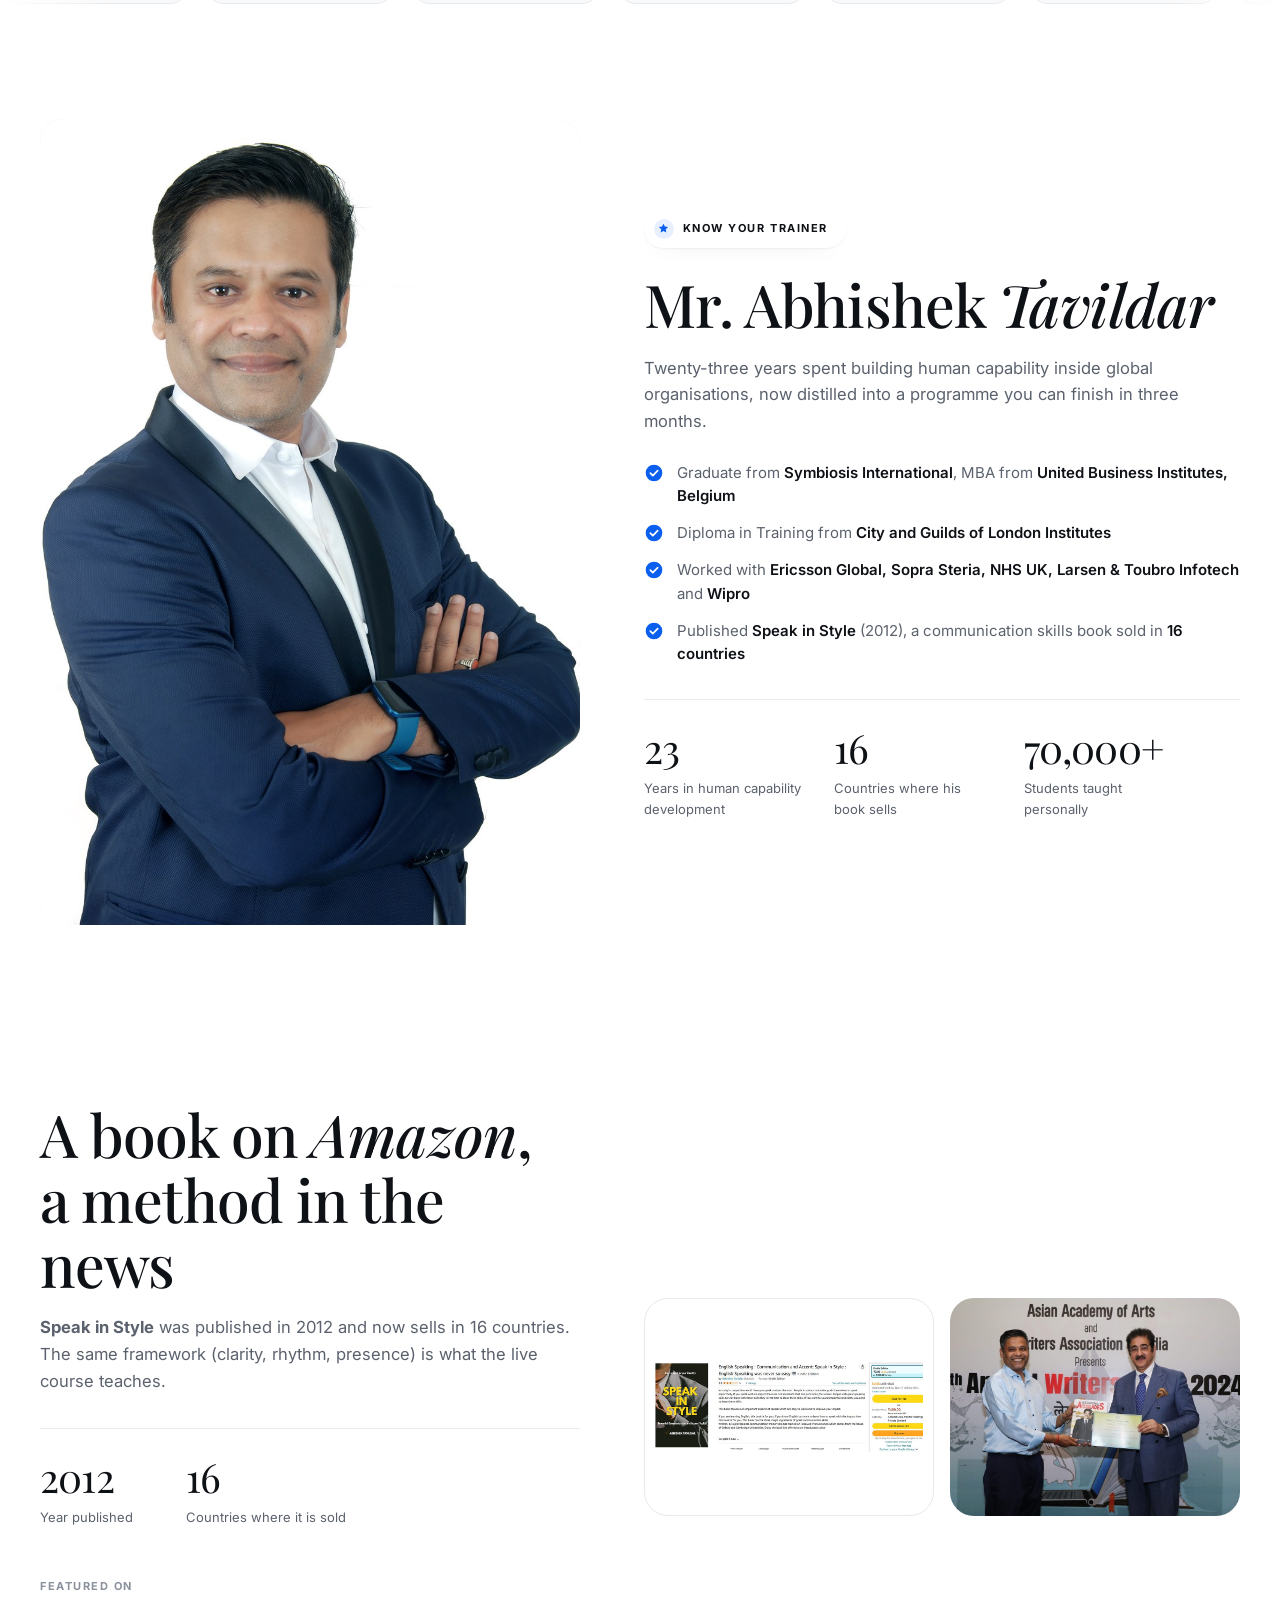
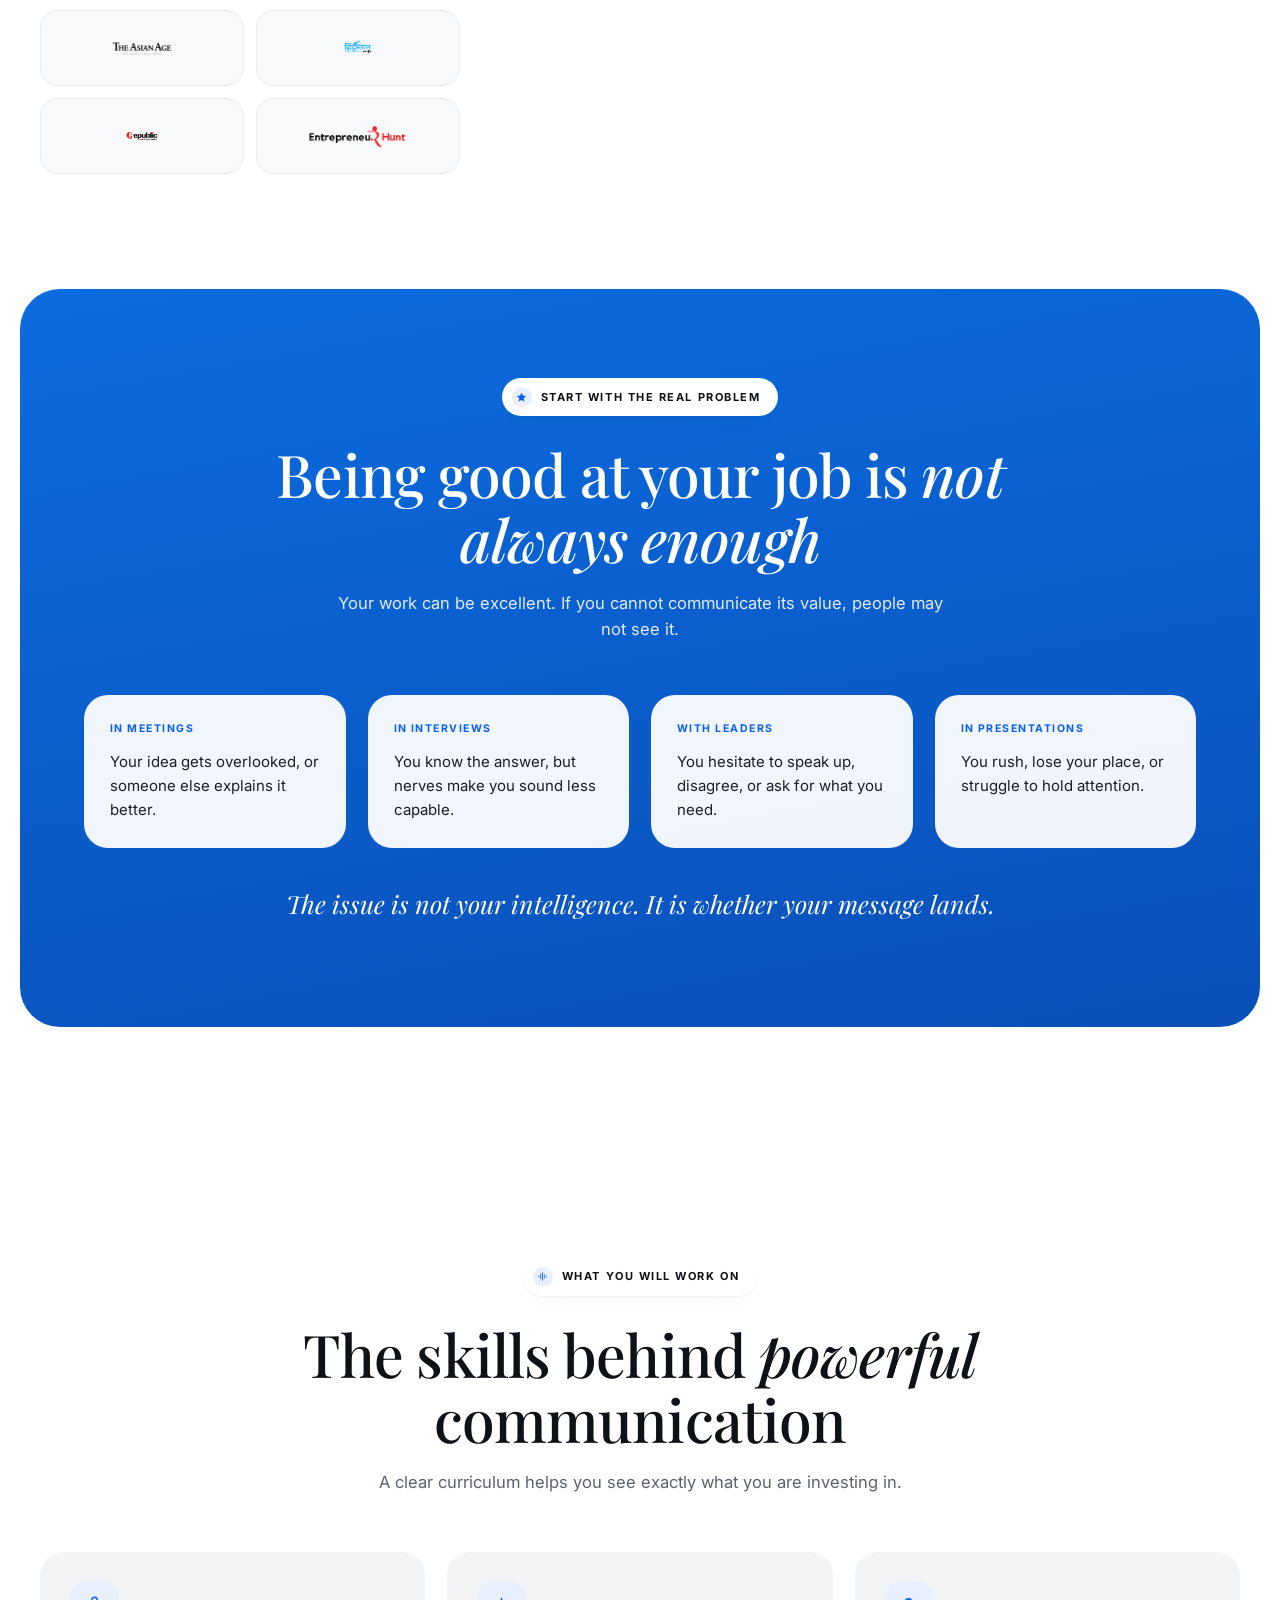
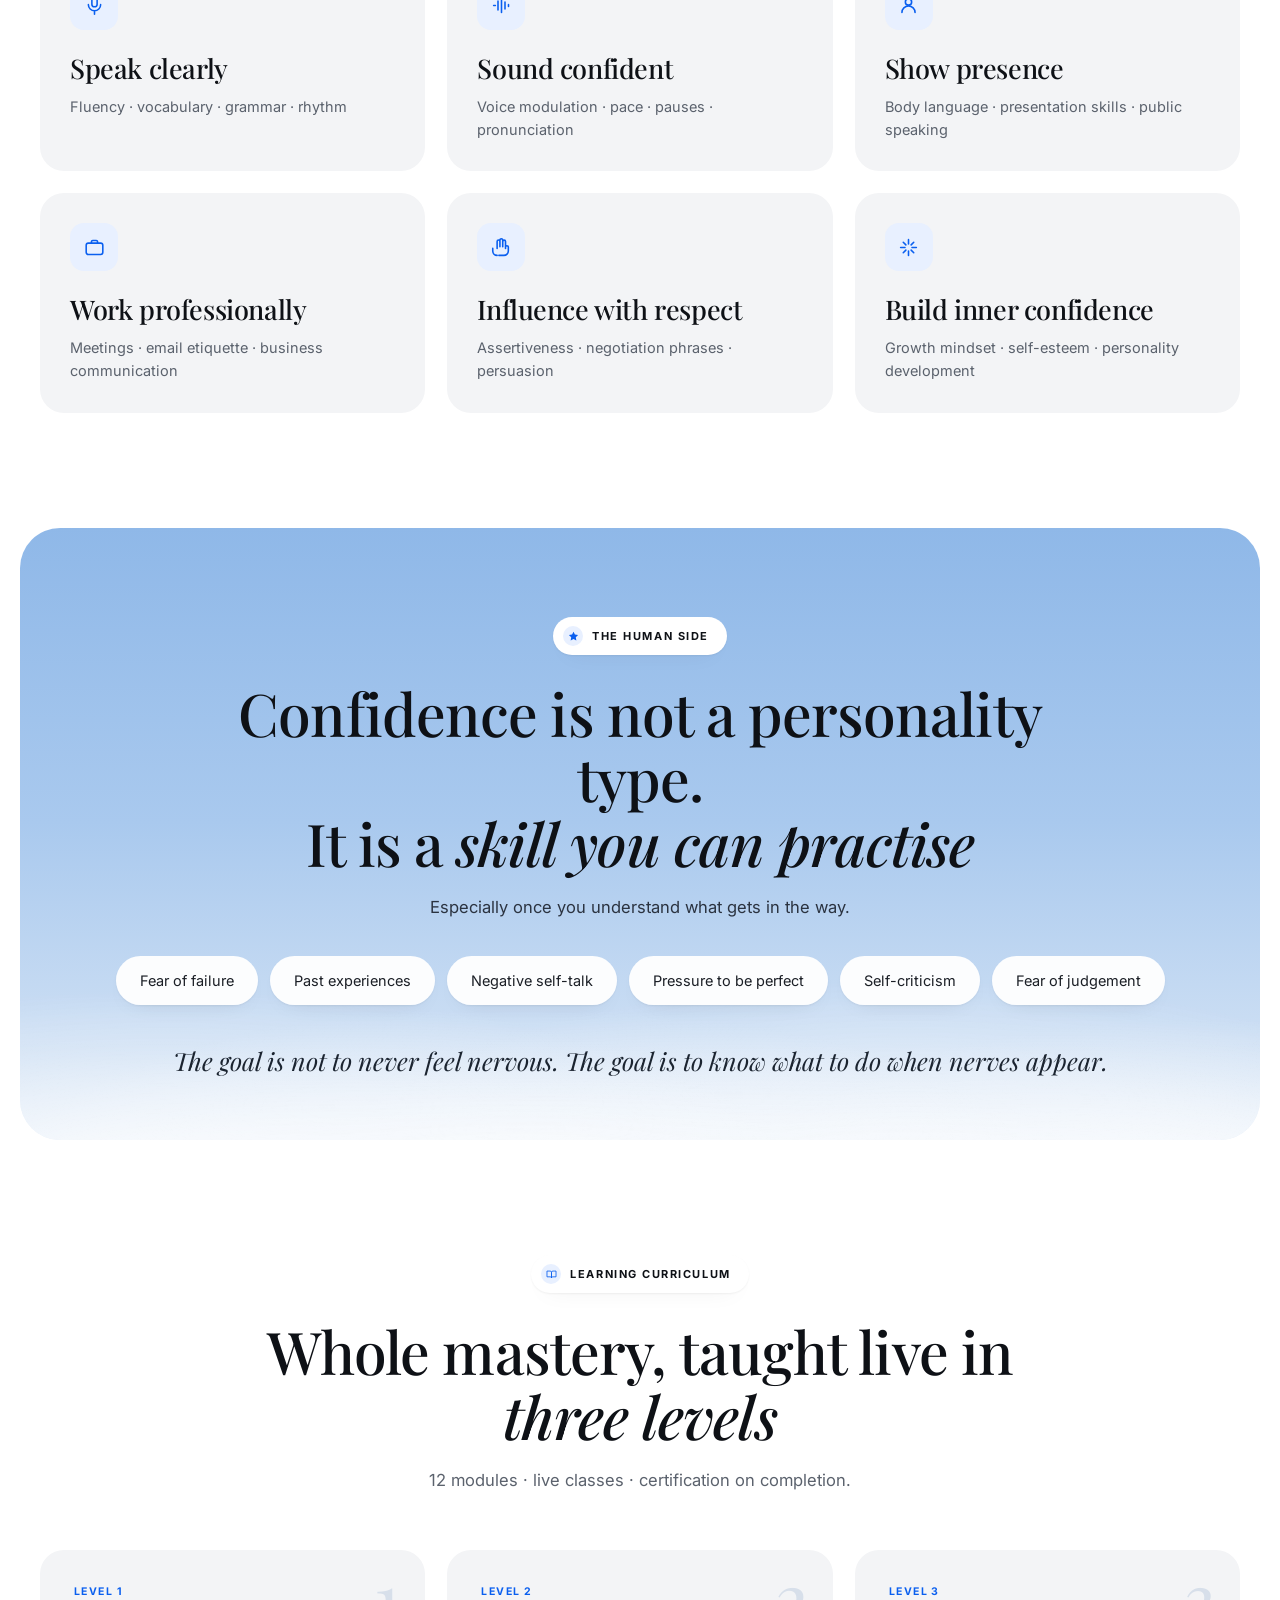
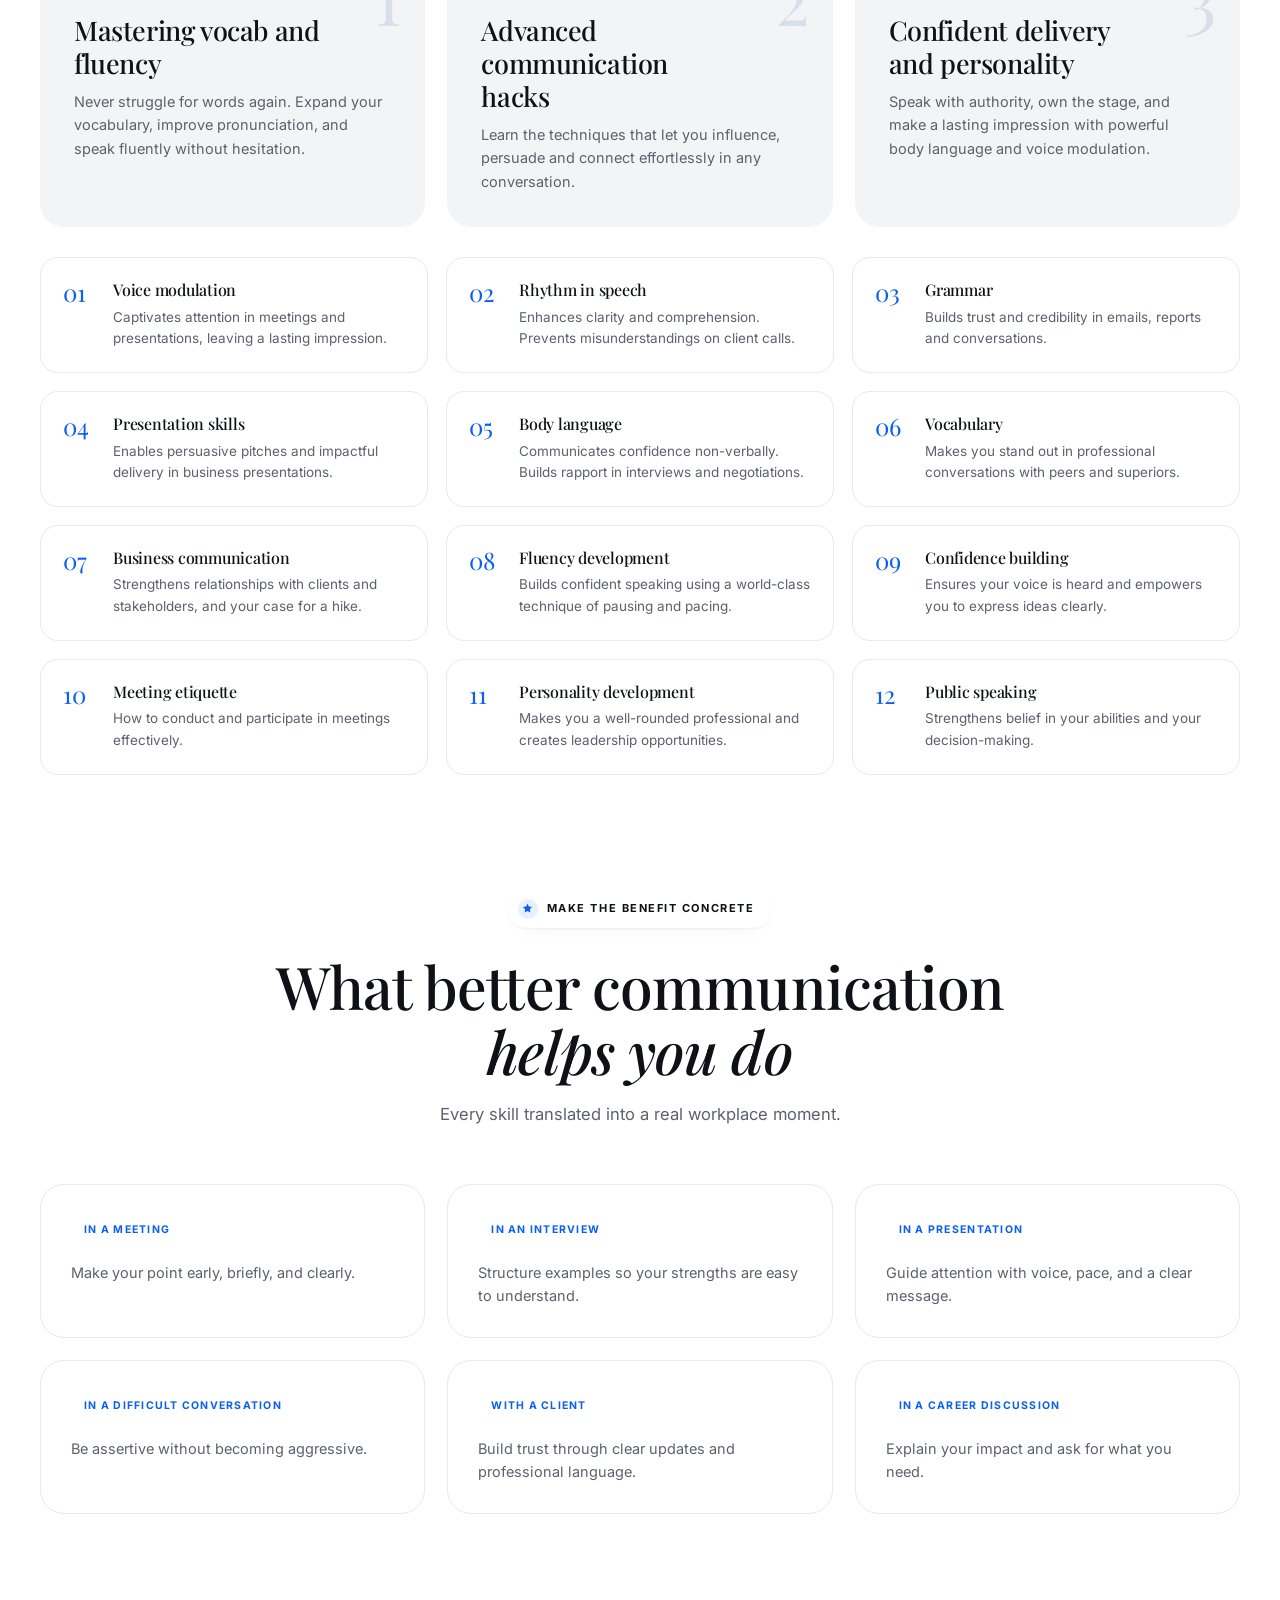
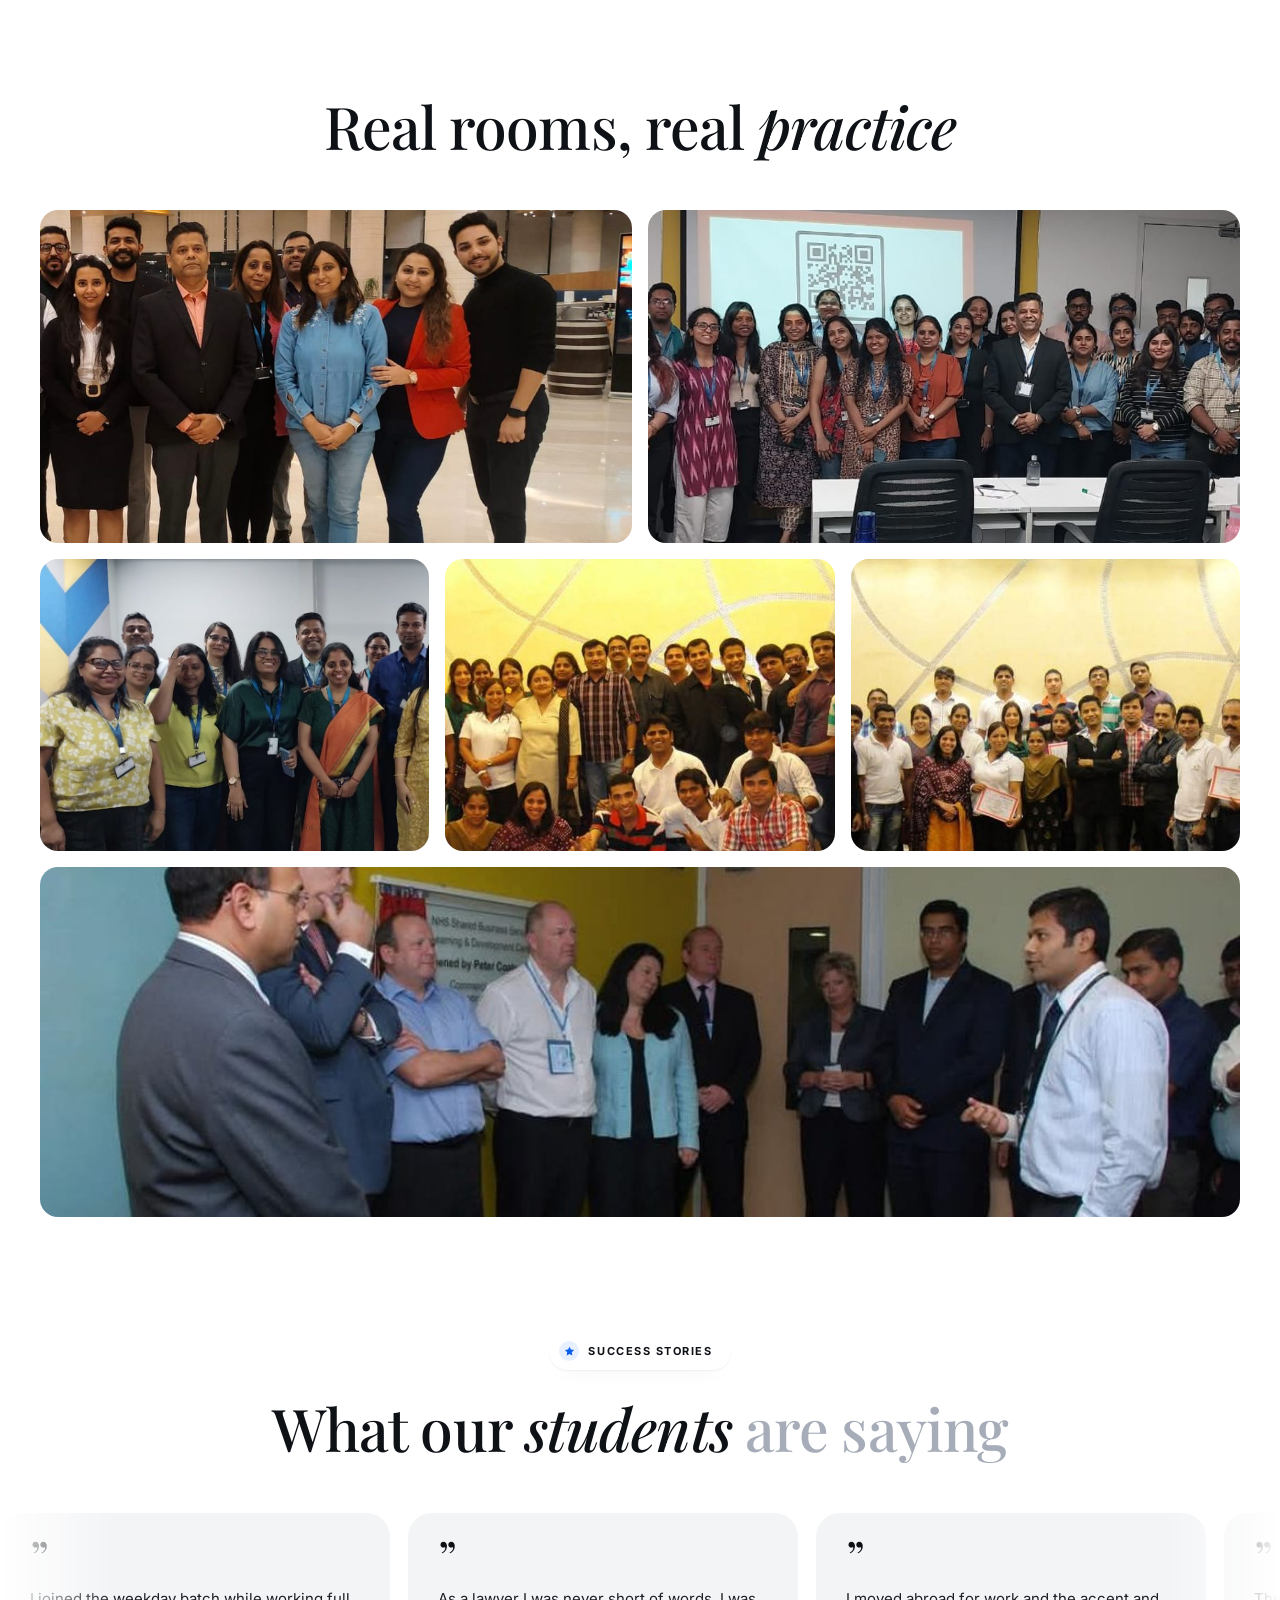
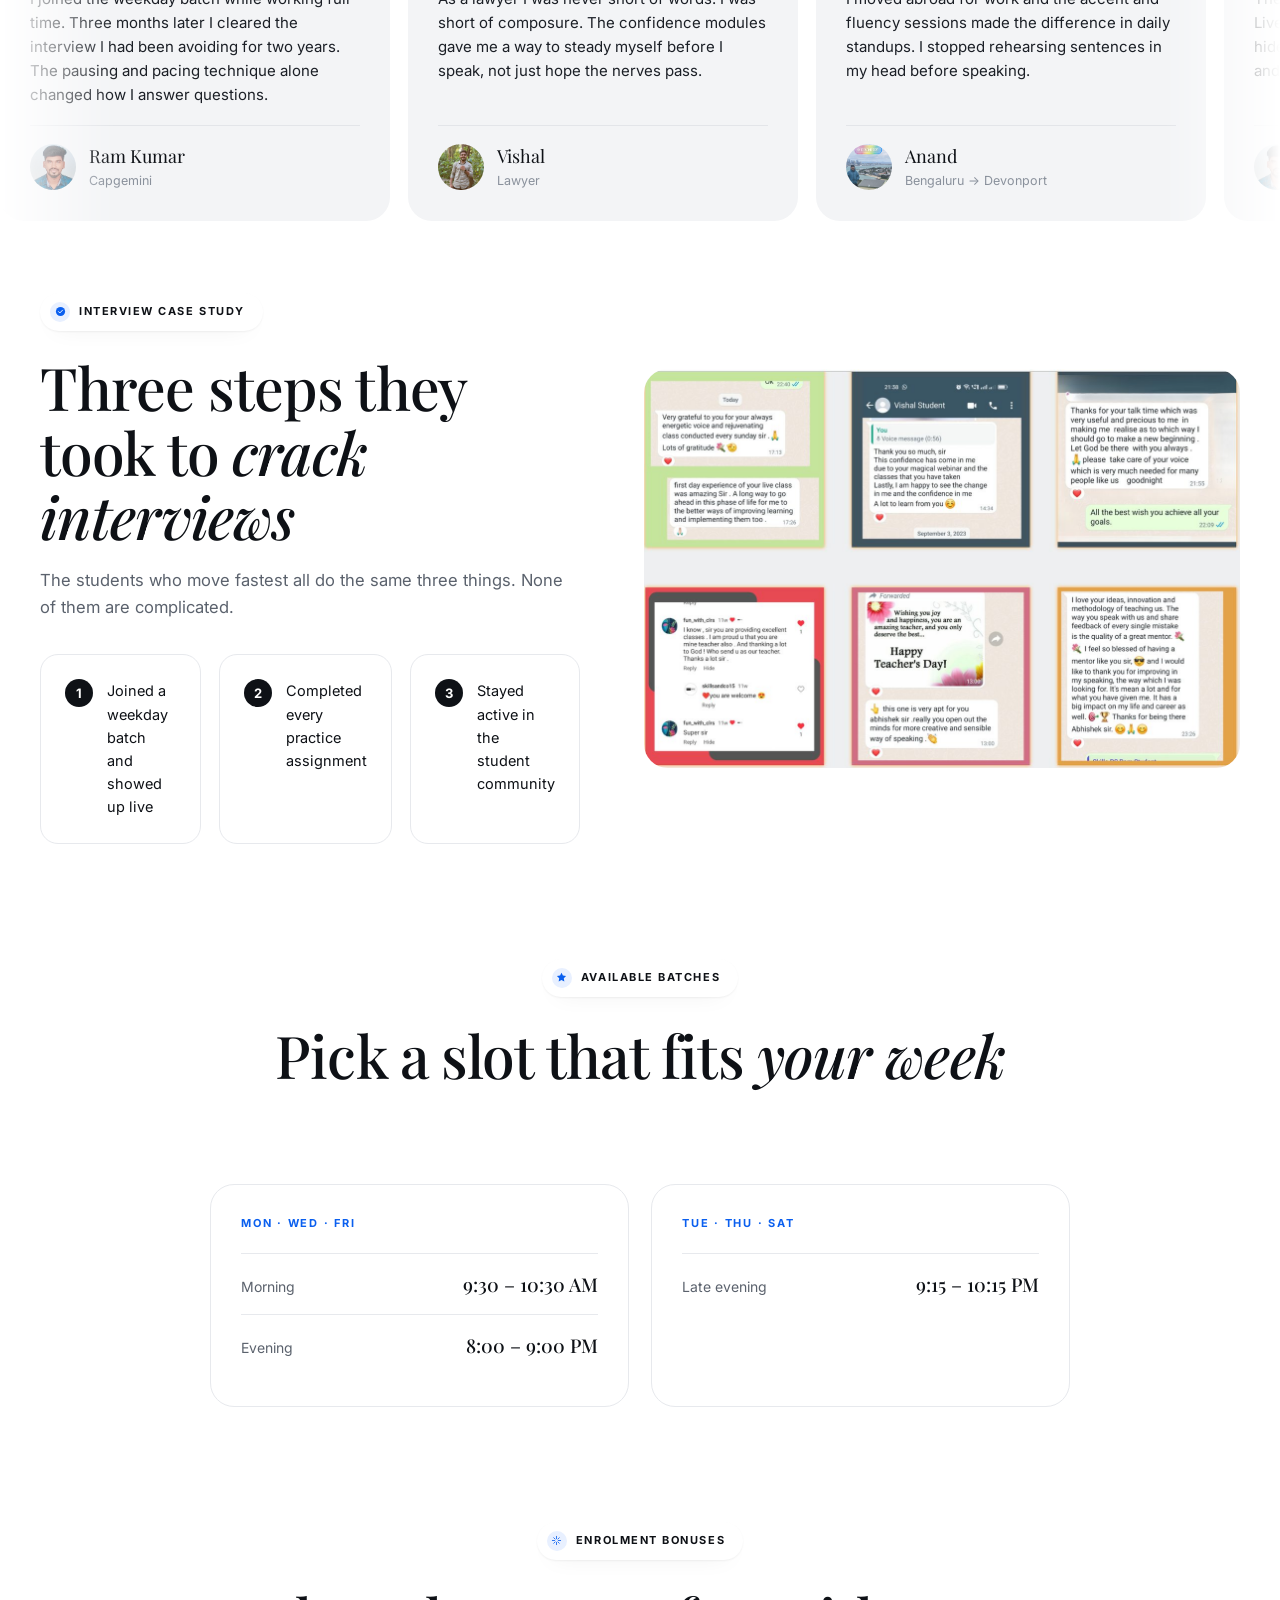
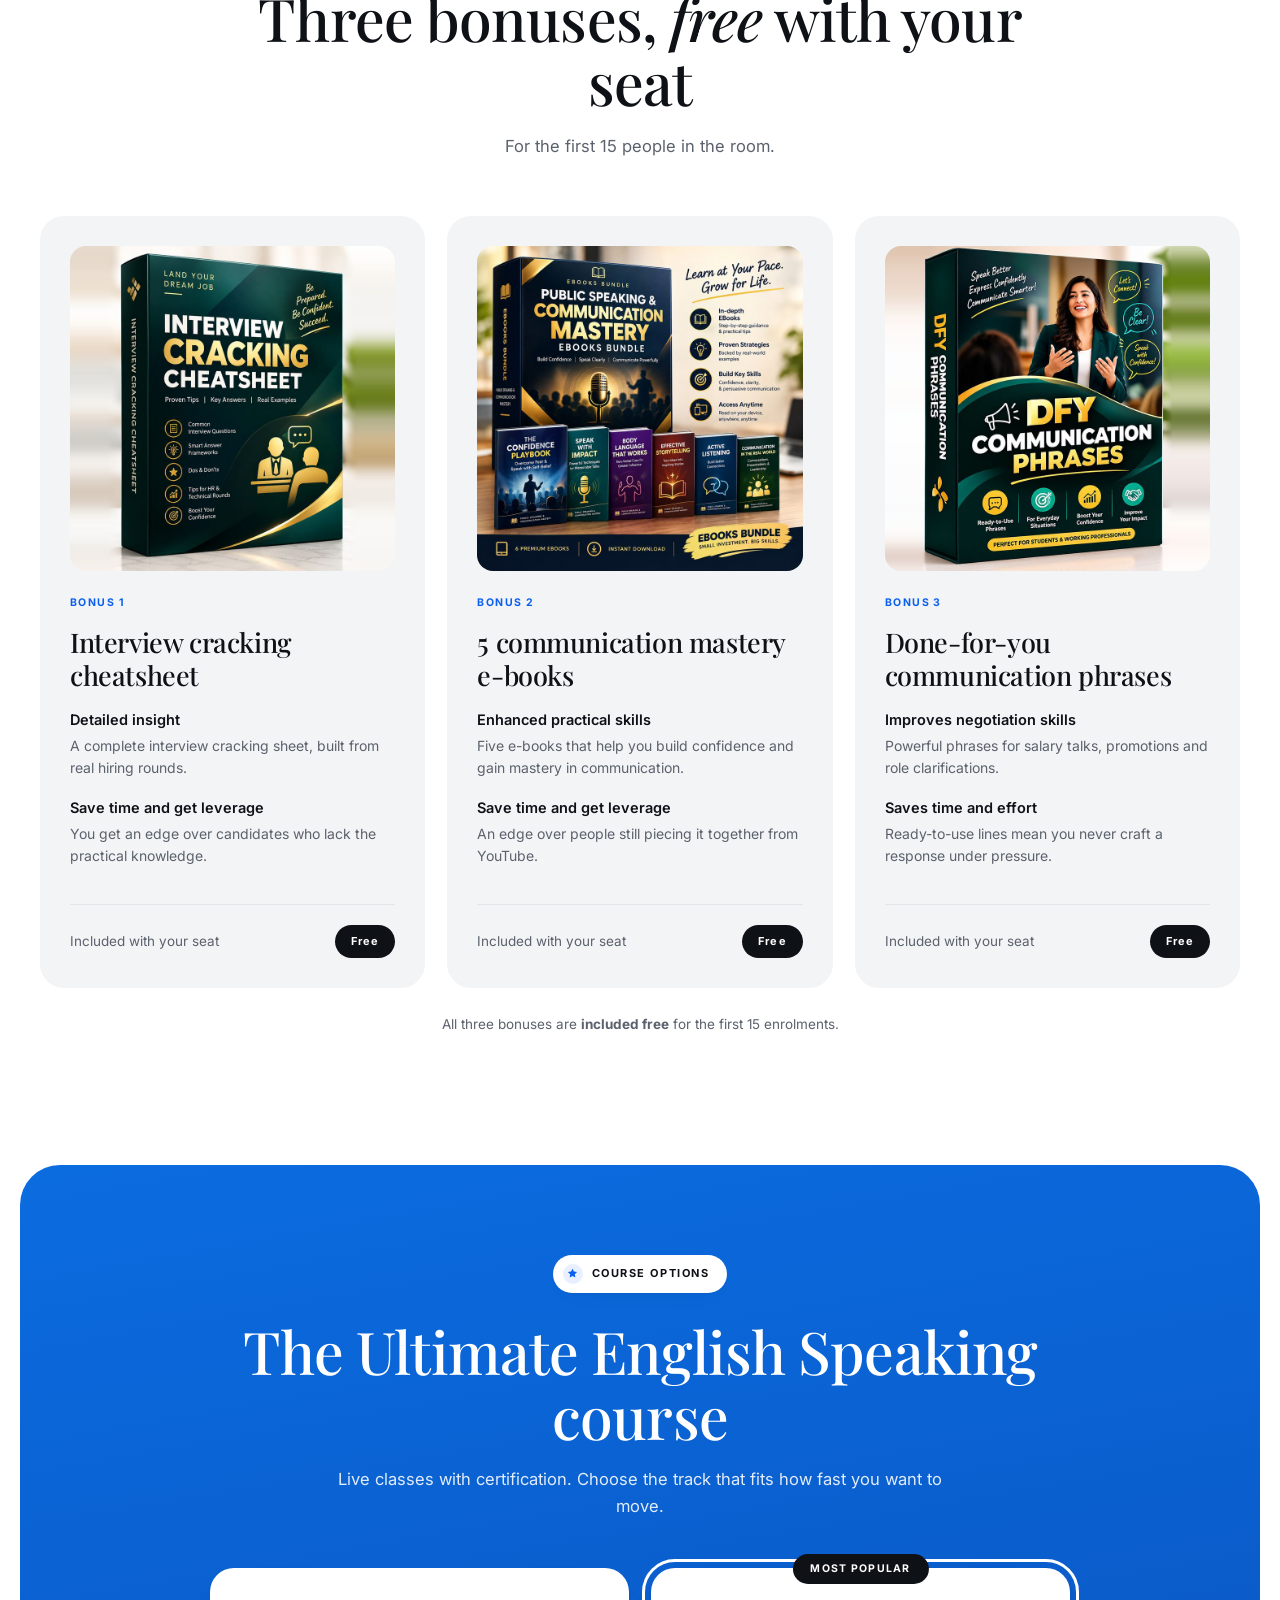
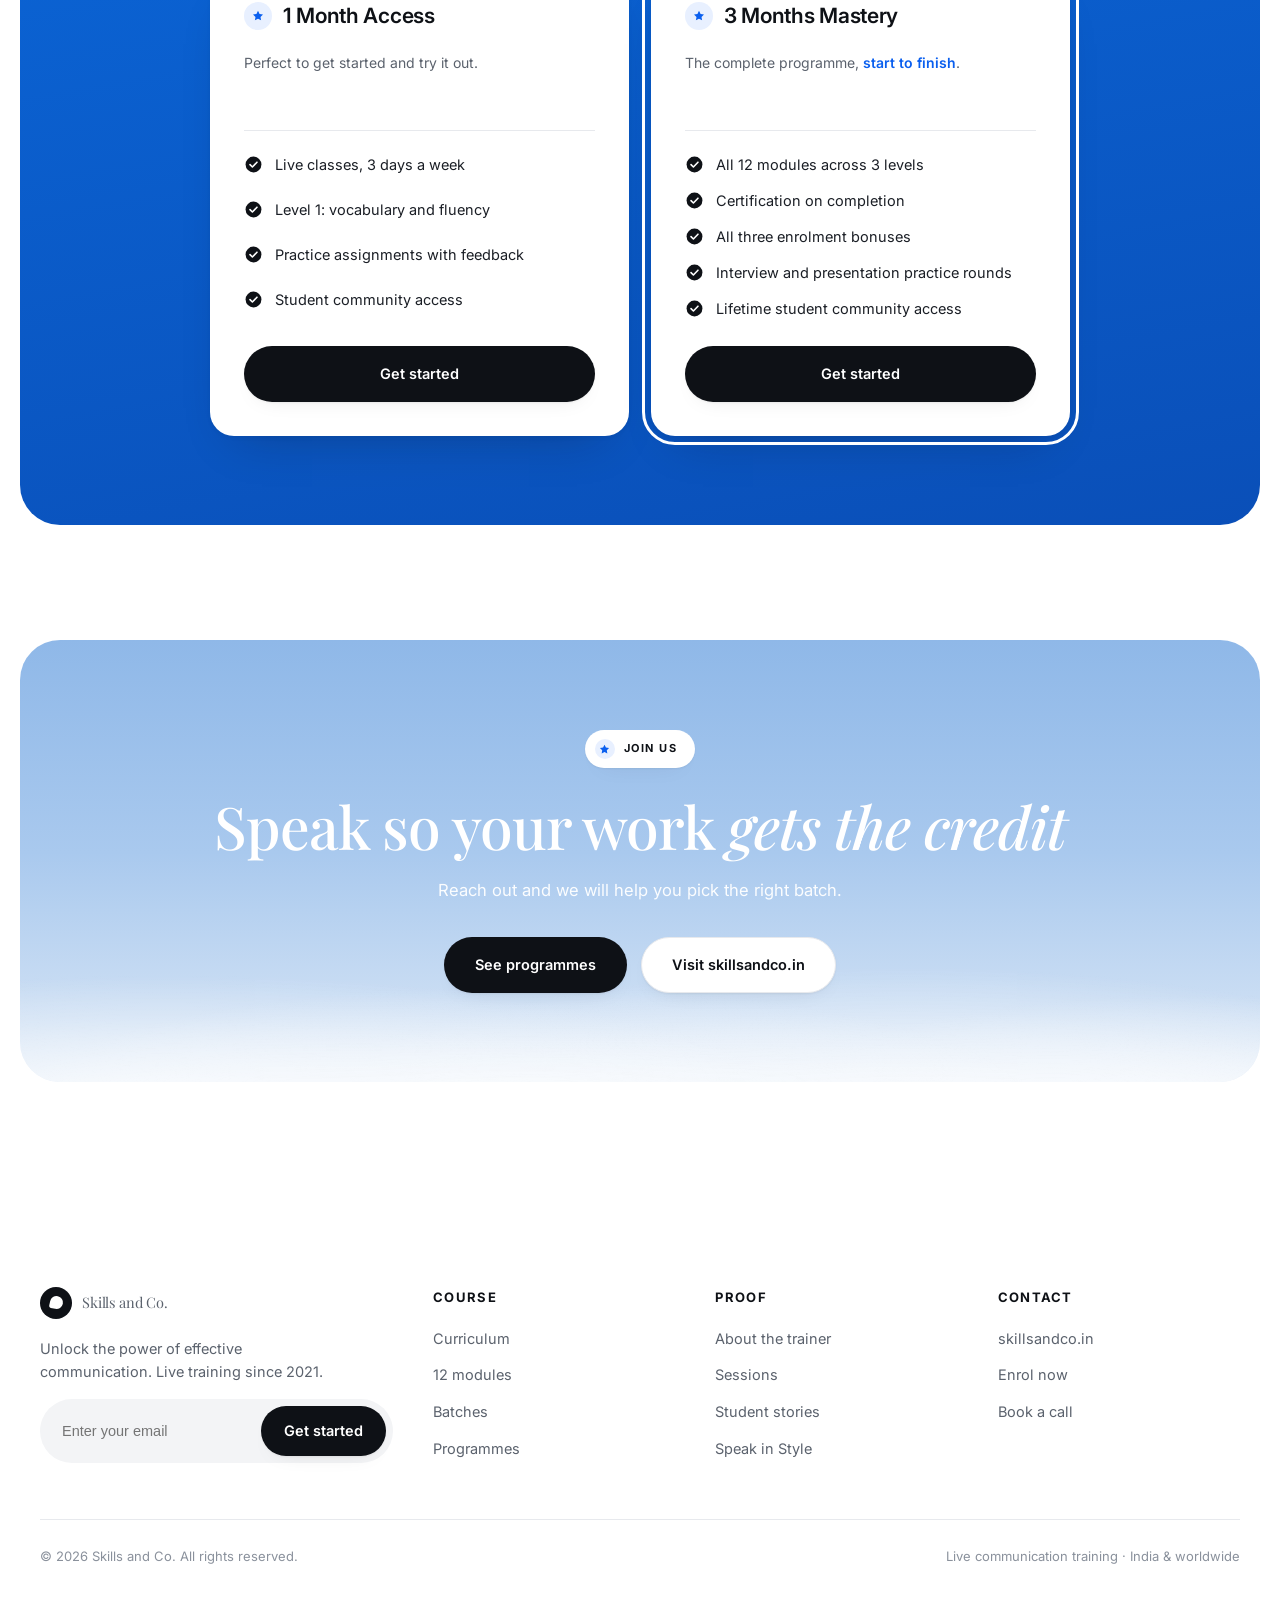
==== commit bce75920: "Remove QR card, update trainer stats, drop em dashes from site copy - Remove the Scan to enrol QR ca" ====
--- a/index.html
+++ b/index.html
@@ -3,7 +3,7 @@
 <head>
 <meta charset="utf-8">
 <meta name="viewport" content="width=device-width, initial-scale=1">
-<title>Skills and Co. — The Ultimate English Speaking Course</title>
+<title>Skills and Co. | The Ultimate English Speaking Course</title>
 <meta name="description" content="Live communication skills training by Abhishek Tavildar. 12 modules, 3 levels, certification. 9000+ students across 22 cities and 5 countries.">
 <link rel="preconnect" href="https://fonts.googleapis.com">
 <link rel="preconnect" href="https://fonts.gstatic.com" crossorigin>
@@ -63,7 +63,7 @@
     <div class="panel__inner">
       <span class="eyebrow rv"><span class="star"><svg><use href="#i-star"/></svg></span> Unlock the power of effective communication</span>
       <h1 class="rv">Speak with <em>Confidence</em>,<br>Lead with Clarity</h1>
-      <p class="lede rv">A live, 12-module English speaking and communication programme for professionals who already do great work — and now want the room to hear it.</p>
+      <p class="lede rv">A live, 12-module English speaking and communication programme for professionals who already do great work, and now want the room to hear it.</p>
       <div class="btn-row rv">
         <a class="btn btn--dark" href="#programmes">Enrol now</a>
         <a class="btn btn--light" href="#curriculum">See the curriculum</a>
@@ -136,7 +136,7 @@
       <div>
         <span class="eyebrow rv"><span class="star"><svg><use href="#i-star"/></svg></span> Know your trainer</span>
         <h2 class="rv" style="margin-top:24px">Mr. Abhishek <em>Tavildar</em></h2>
-        <p class="lede lede--left rv">Twenty-two years spent building human capability inside global organisations — now distilled into a programme you can finish in three months.</p>
+        <p class="lede lede--left rv">Twenty-three years spent building human capability inside global organisations, now distilled into a programme you can finish in three months.</p>
         <ul class="facts rv">
           <li><svg><use href="#i-check"/></svg><span>Graduate from <b>Symbiosis International</b>, MBA from <b>United Business Institutes, Belgium</b></span></li>
           <li><svg><use href="#i-check"/></svg><span>Diploma in Training from <b>City and Guilds of London Institutes</b></span></li>
@@ -144,9 +144,9 @@
           <li><svg><use href="#i-check"/></svg><span>Published <b>Speak in Style</b> (2012), a communication skills book sold in <b>16 countries</b></span></li>
         </ul>
         <div class="credrow rv">
-          <div><div class="stat__n">22</div><p class="stat__l">Years in human capability development</p></div>
+          <div><div class="stat__n">23</div><p class="stat__l">Years in human capability development</p></div>
           <div><div class="stat__n">16</div><p class="stat__l">Countries where his book sells</p></div>
-          <div><div class="stat__n">9000+</div><p class="stat__l">Students taught personally</p></div>
+          <div><div class="stat__n">70,000+</div><p class="stat__l">Students taught personally</p></div>
         </div>
       </div>
     </div>
@@ -160,7 +160,7 @@
       <div>
         <span class="eyebrow rv"><span class="star"><svg><use href="#i-book"/></svg></span> In print and in the press</span>
         <h2 class="rv" style="margin-top:24px">A book on <em>Amazon</em>,<br>a method in the news</h2>
-        <p class="lede lede--left rv"><b>Speak in Style</b> was published in 2012 and now sells in 16 countries. The same framework — clarity, rhythm, presence — is what the live course teaches.</p>
+        <p class="lede lede--left rv"><b>Speak in Style</b> was published in 2012 and now sells in 16 countries. The same framework (clarity, rhythm, presence) is what the live course teaches.</p>
         <div class="credrow rv">
           <div><div class="stat__n">2012</div><p class="stat__l">Year published</p></div>
           <div><div class="stat__n">16</div><p class="stat__l">Countries where it is sold</p></div>
@@ -190,7 +190,7 @@
         <p class="lede rv">Your work can be excellent. If you cannot communicate its value, people may not see it.</p>
       </div>
       <div class="grid g-4 rv" style="margin-top:52px">
-        <article class="scene"><div class="scene__k">In meetings</div><p>Your idea gets overlooked — or someone else explains it better.</p></article>
+        <article class="scene"><div class="scene__k">In meetings</div><p>Your idea gets overlooked, or someone else explains it better.</p></article>
         <article class="scene"><div class="scene__k">In interviews</div><p>You know the answer, but nerves make you sound less capable.</p></article>
         <article class="scene"><div class="scene__k">With leaders</div><p>You hesitate to speak up, disagree, or ask for what you need.</p></article>
         <article class="scene"><div class="scene__k">In presentations</div><p>You rush, lose your place, or struggle to hold attention.</p></article>
@@ -279,7 +279,7 @@
       <article class="mod"><div class="mod__n">04</div><div><h4>Presentation skills</h4><p>Enables persuasive pitches and impactful delivery in business presentations.</p></div></article>
       <article class="mod"><div class="mod__n">05</div><div><h4>Body language</h4><p>Communicates confidence non-verbally. Builds rapport in interviews and negotiations.</p></div></article>
       <article class="mod"><div class="mod__n">06</div><div><h4>Vocabulary</h4><p>Makes you stand out in professional conversations with peers and superiors.</p></div></article>
-      <article class="mod"><div class="mod__n">07</div><div><h4>Business communication</h4><p>Strengthens relationships with clients and stakeholders — and your case for a hike.</p></div></article>
+      <article class="mod"><div class="mod__n">07</div><div><h4>Business communication</h4><p>Strengthens relationships with clients and stakeholders, and your case for a hike.</p></div></article>
       <article class="mod"><div class="mod__n">08</div><div><h4>Fluency development</h4><p>Builds confident speaking using a world-class technique of pausing and pacing.</p></div></article>
       <article class="mod"><div class="mod__n">09</div><div><h4>Confidence building</h4><p>Ensures your voice is heard and empowers you to express ideas clearly.</p></div></article>
       <article class="mod"><div class="mod__n">10</div><div><h4>Meeting etiquette</h4><p>How to conduct and participate in meetings effectively.</p></div></article>
@@ -444,7 +444,7 @@
           <p class="plan__meta">Perfect to get started and try it out.</p>
           <ul class="feats">
             <li><svg><use href="#i-check"/></svg><span>Live classes, 3 days a week</span></li>
-            <li><svg><use href="#i-check"/></svg><span>Level 1 — vocabulary and fluency</span></li>
+            <li><svg><use href="#i-check"/></svg><span>Level 1: vocabulary and fluency</span></li>
             <li><svg><use href="#i-check"/></svg><span>Practice assignments with feedback</span></li>
             <li><svg><use href="#i-check"/></svg><span>Student community access</span></li>
           </ul>
@@ -475,11 +475,7 @@
     <div class="panel__inner cta-final">
       <span class="eyebrow rv"><span class="star"><svg><use href="#i-star"/></svg></span> Join us</span>
       <h2 class="rv" style="margin-top:26px">Speak so your work <em>gets the credit</em></h2>
-      <p class="lede rv" style="color:rgba(255,255,255,.95)">Scan to enrol, or reach out and we will help you pick the right batch.</p>
-      <div class="qr rv">
-        <img src="assets/img/qr.png" alt="QR code to enrol in the course" width="84" height="84" loading="lazy">
-        <div><b>Scan to enrol</b><span>Or write to us at www.skillsandco.in</span></div>
-      </div>
+      <p class="lede rv" style="color:rgba(255,255,255,.95)">Reach out and we will help you pick the right batch.</p>
       <div class="btn-row rv">
         <a class="btn btn--dark" href="#programmes">See programmes</a>
         <a class="btn btn--light" href="https://www.skillsandco.in" target="_blank" rel="noopener">Visit skillsandco.in</a>
--- a/styles.css
+++ b/styles.css
@@ -336,11 +336,6 @@
 /* ---------- CTA + footer ---------- */
 .cta-final{text-align:center}
 .cta-final h2{color:#fff}
-.qr{display:flex;align-items:center;gap:18px;background:rgba(255,255,255,.96);border-radius:20px;padding:14px 22px 14px 14px;margin:34px auto 0;width:max-content;max-width:100%;box-shadow:var(--shadow-lg)}
-.qr img{width:84px;height:84px;border-radius:12px}
-.qr div{text-align:left}
-.qr b{display:block;font-family:var(--serif);font-size:19px;font-weight:500}
-.qr span{font-size:13px;color:var(--body)}
 
 .footer{padding:clamp(64px,7vw,96px) 0 44px}
 .footer__top{display:grid;grid-template-columns:1.4fr 1fr 1fr 1fr;gap:40px}
@@ -395,8 +390,6 @@
   .footer__top{grid-template-columns:1fr;gap:34px}
   .btn-row{flex-direction:column}
   .btn-row .btn{width:100%}
-  .qr{flex-direction:column;text-align:center}
-  .qr div{text-align:center}
 }
 
 /* ============================================================
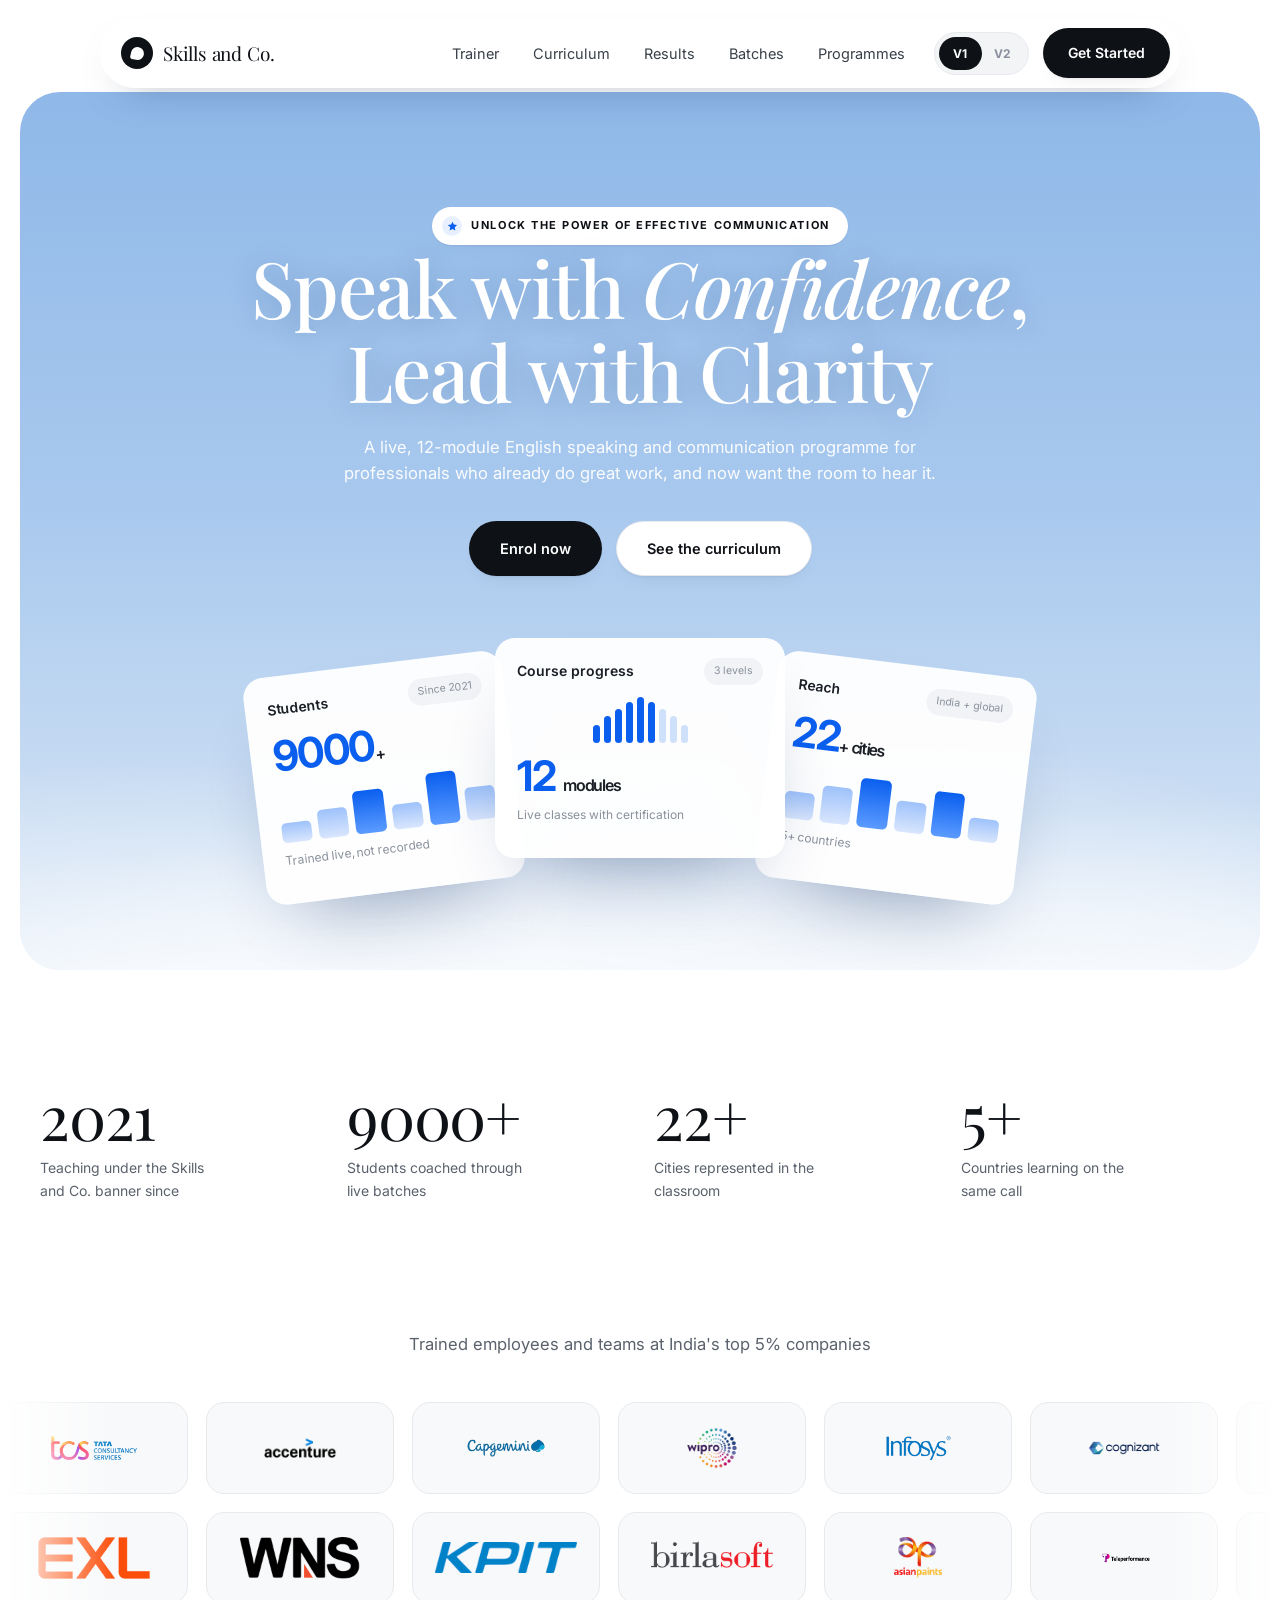
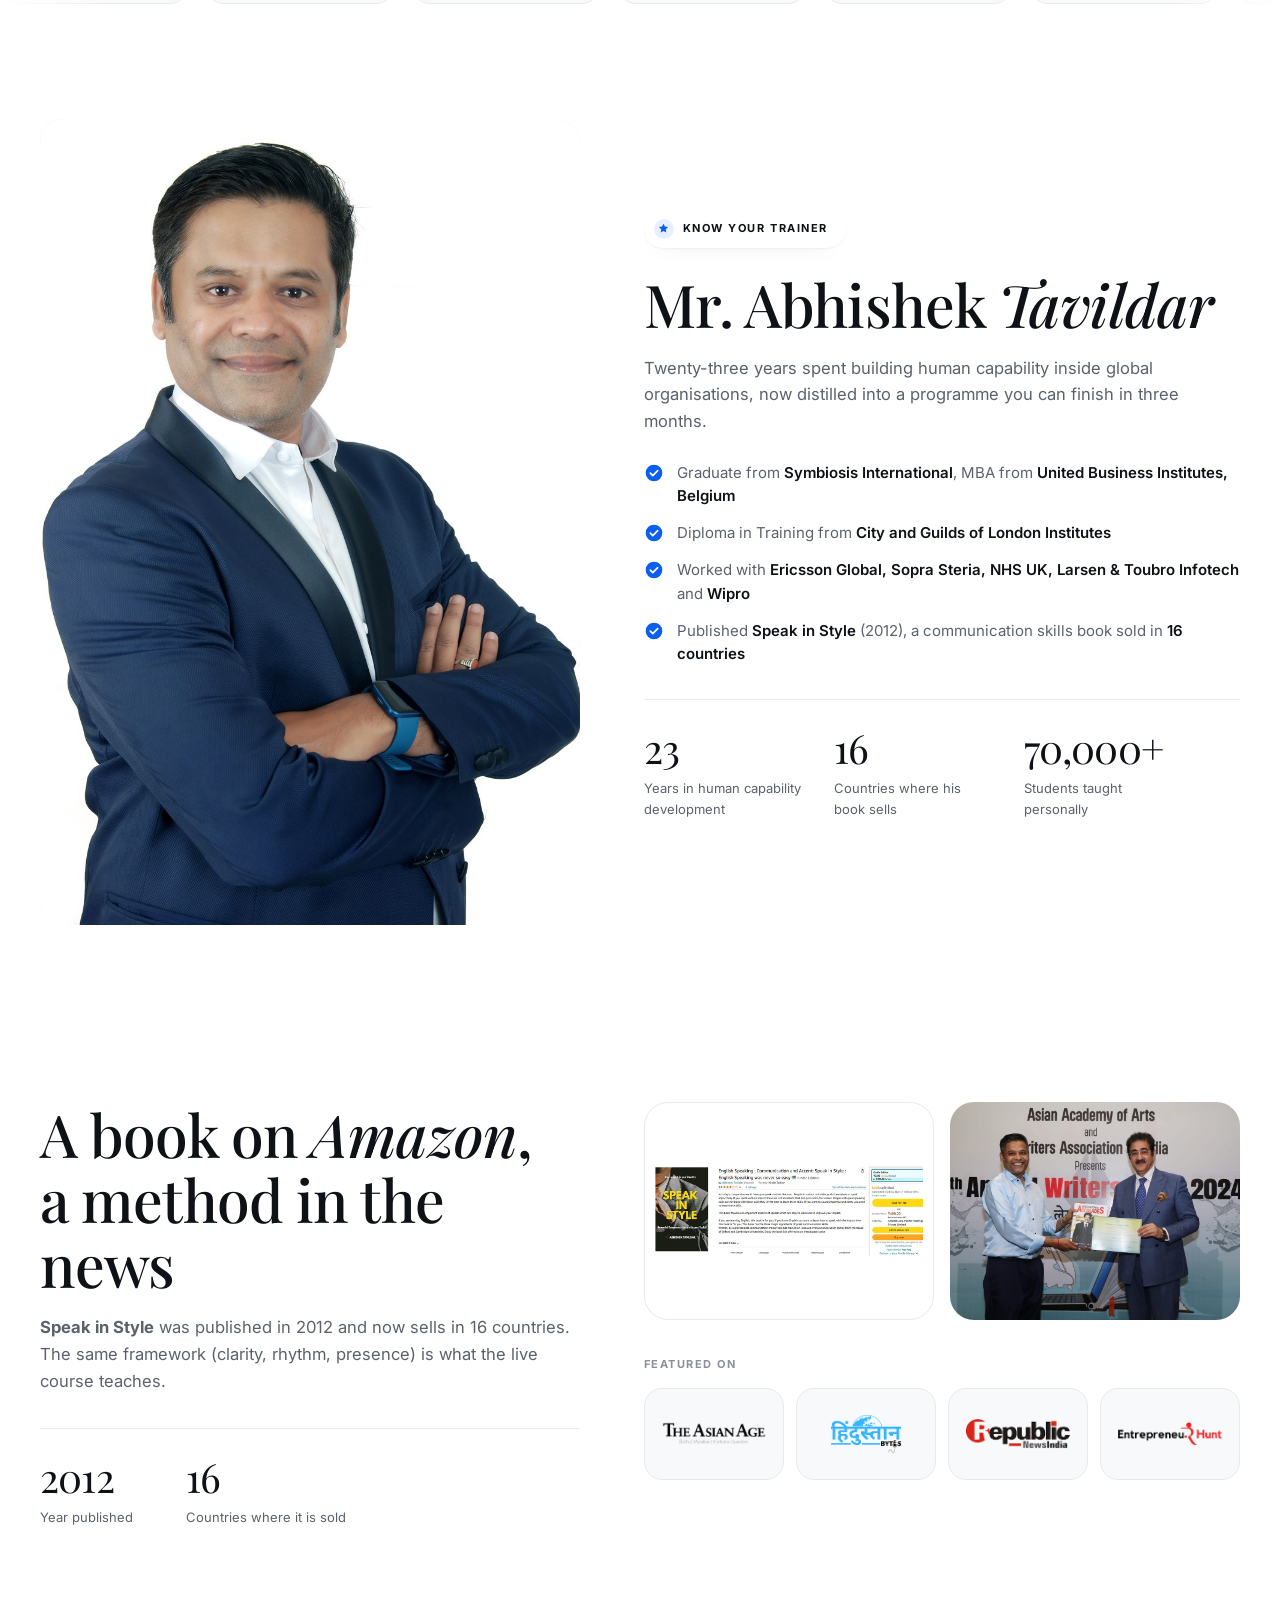
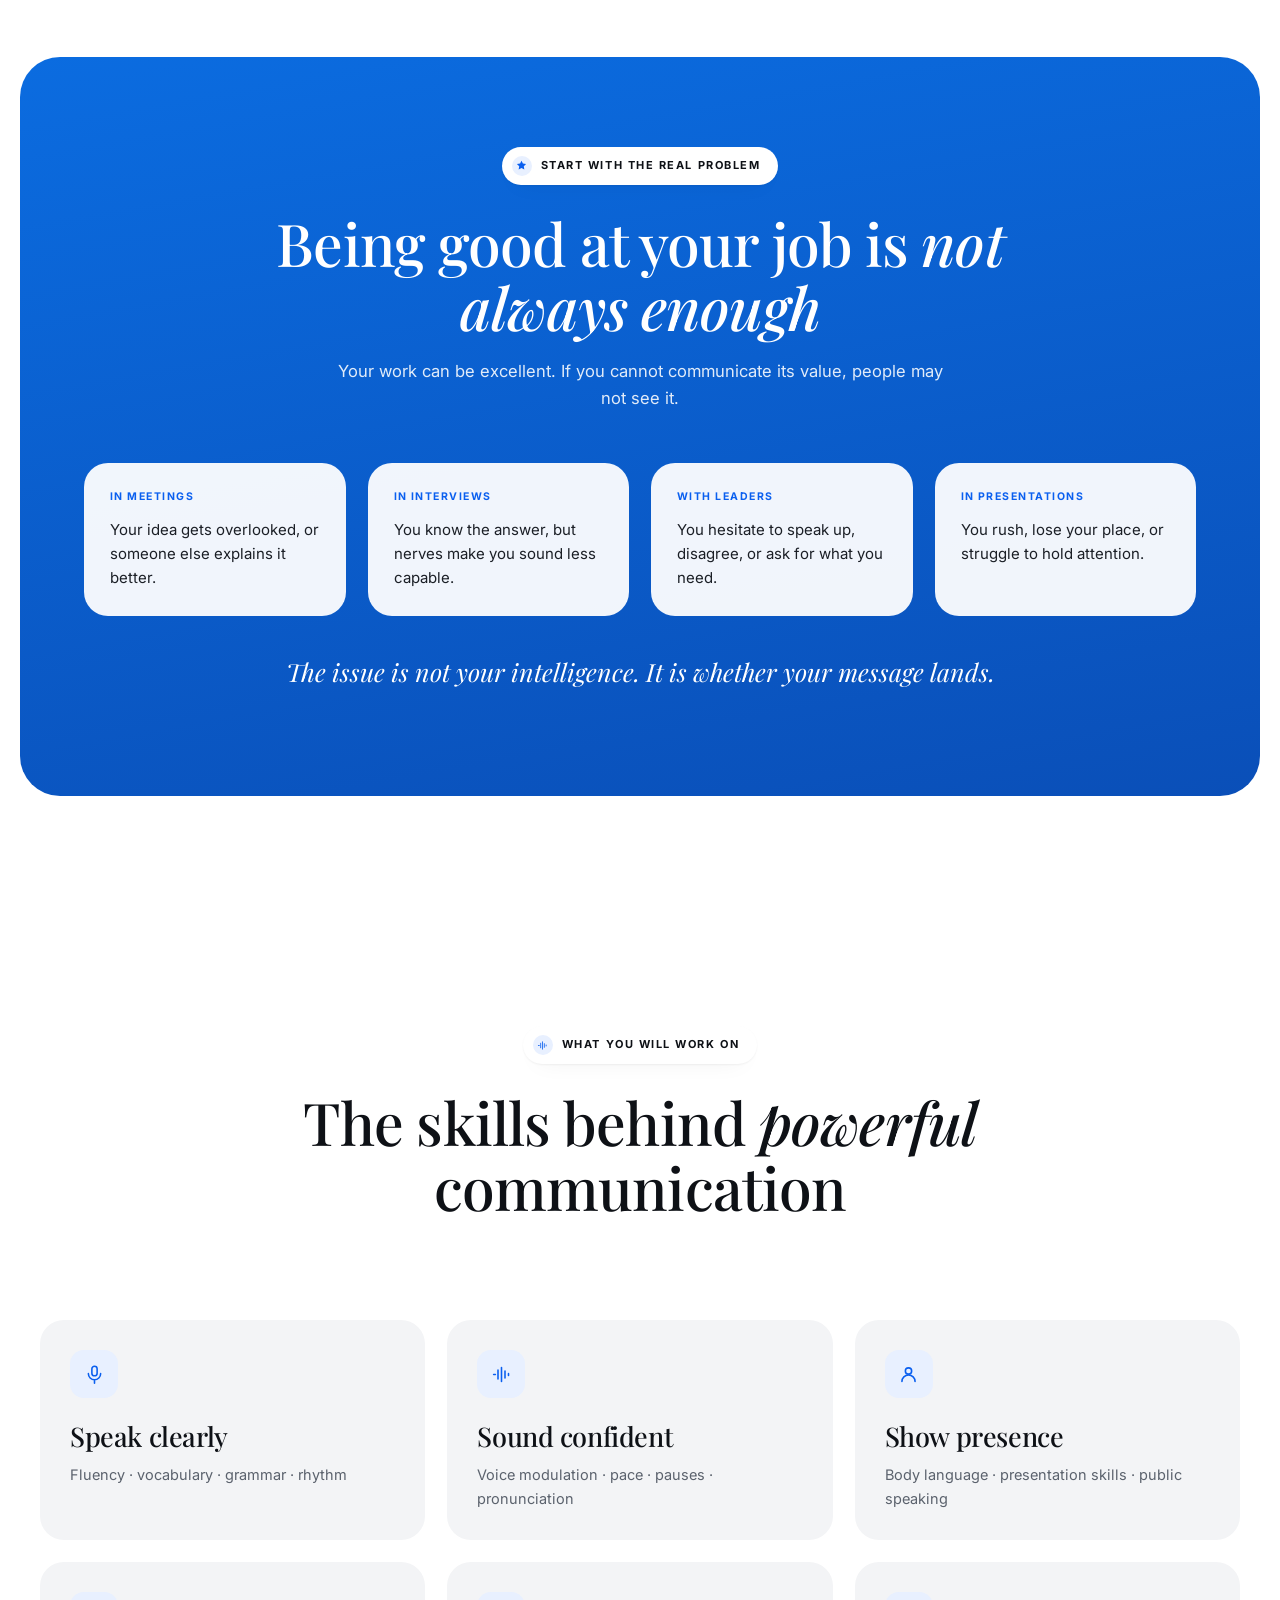
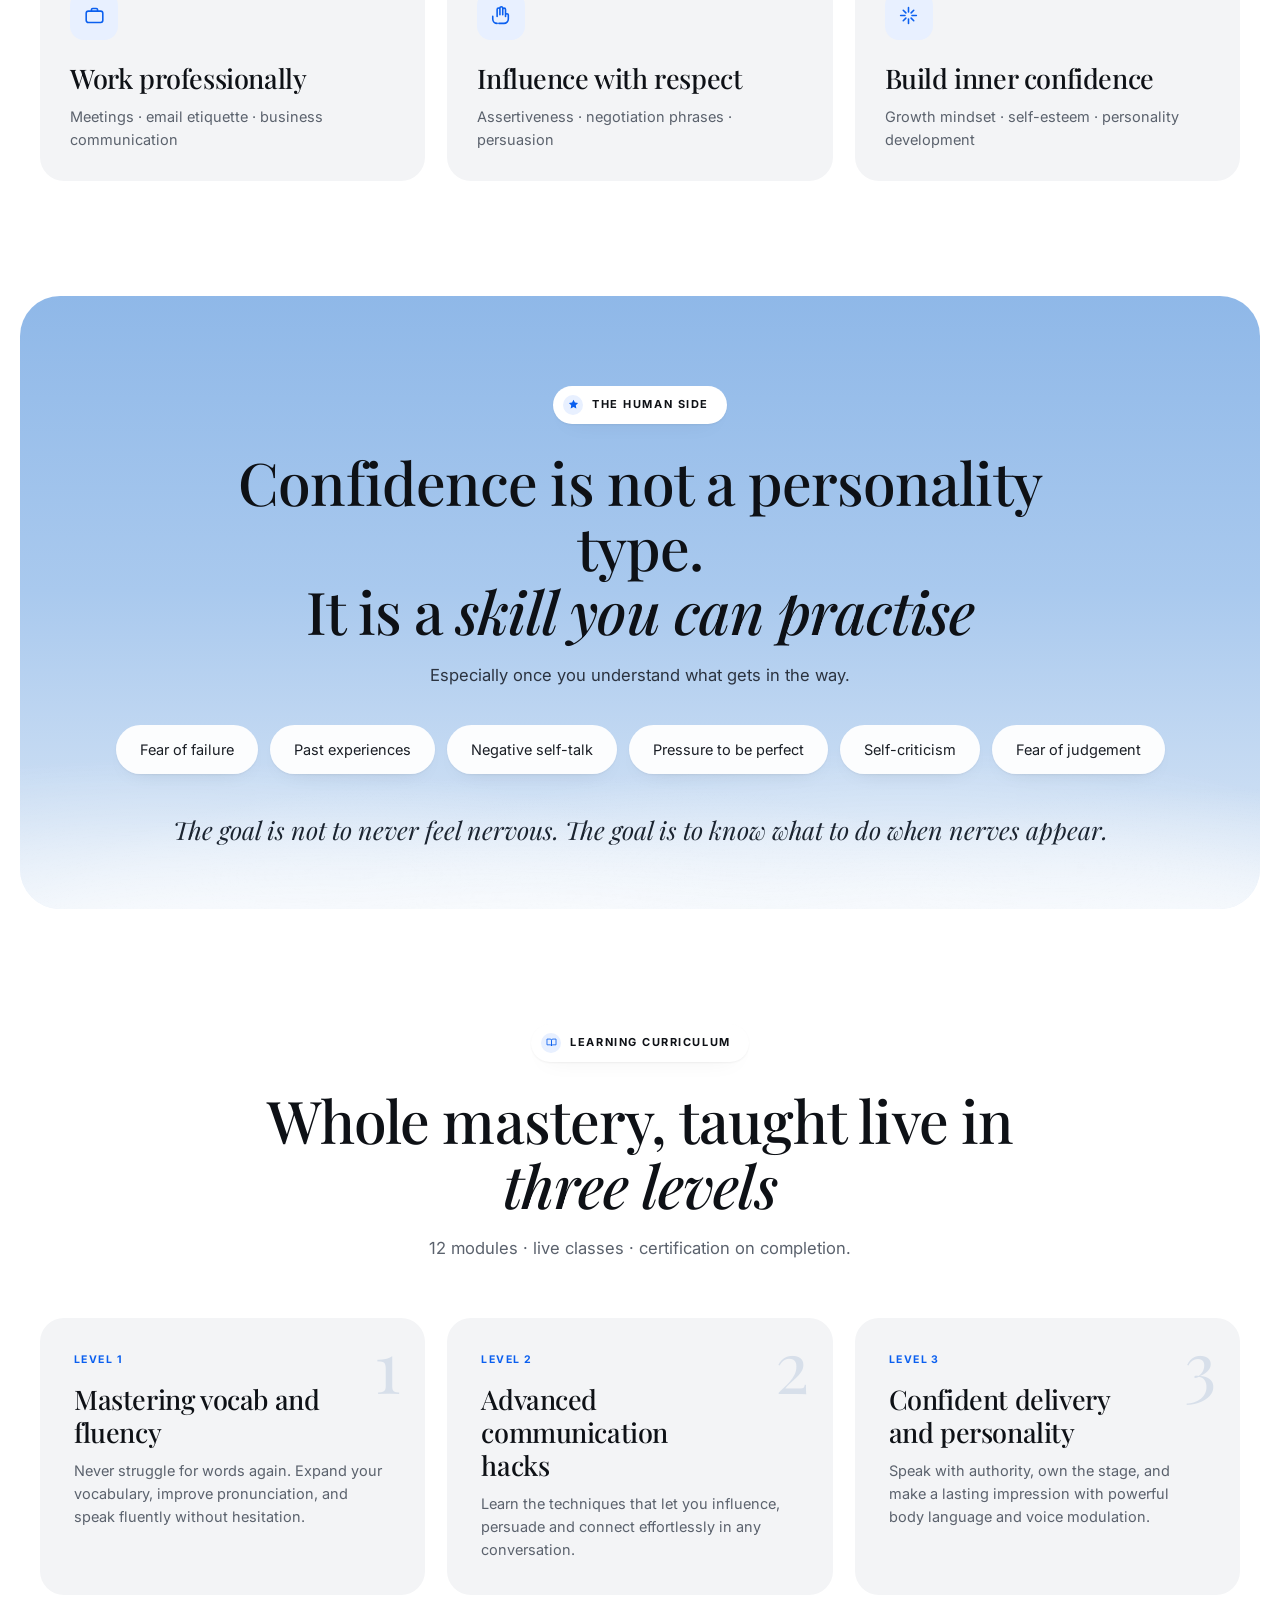
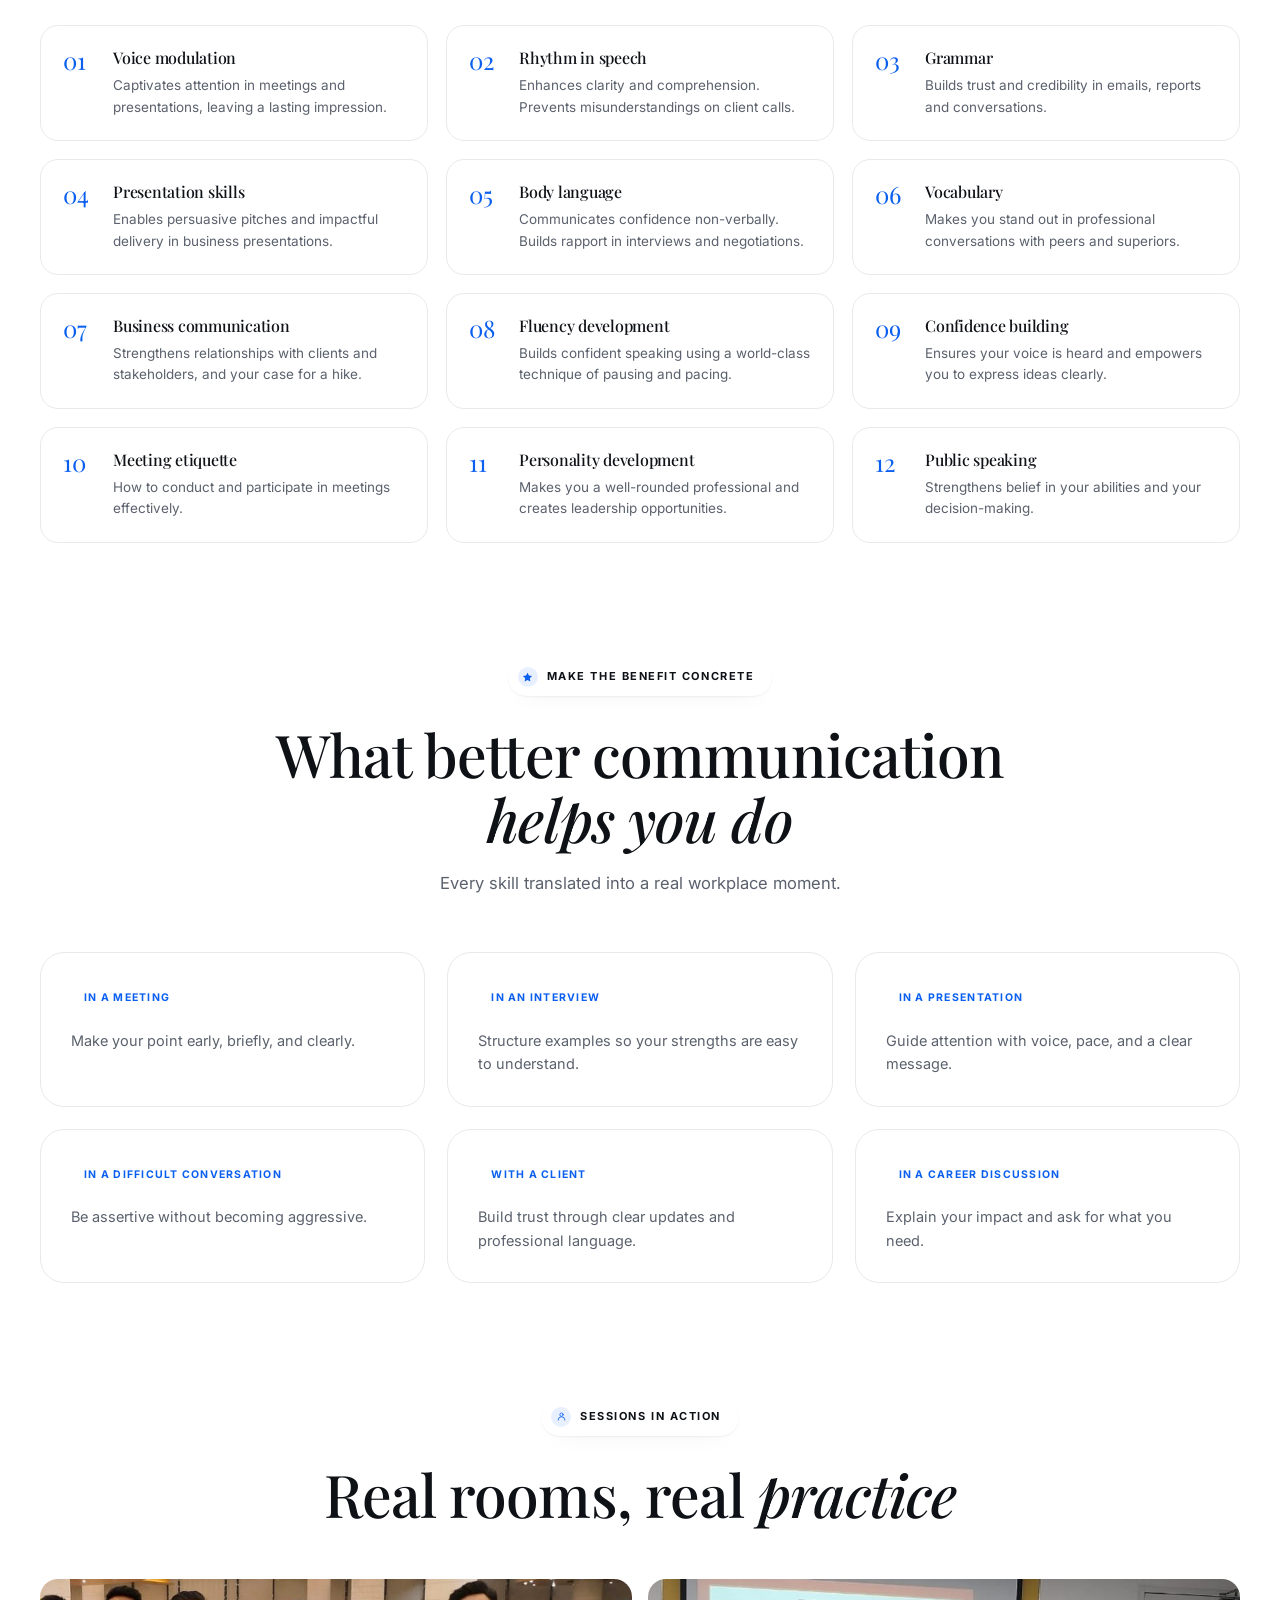
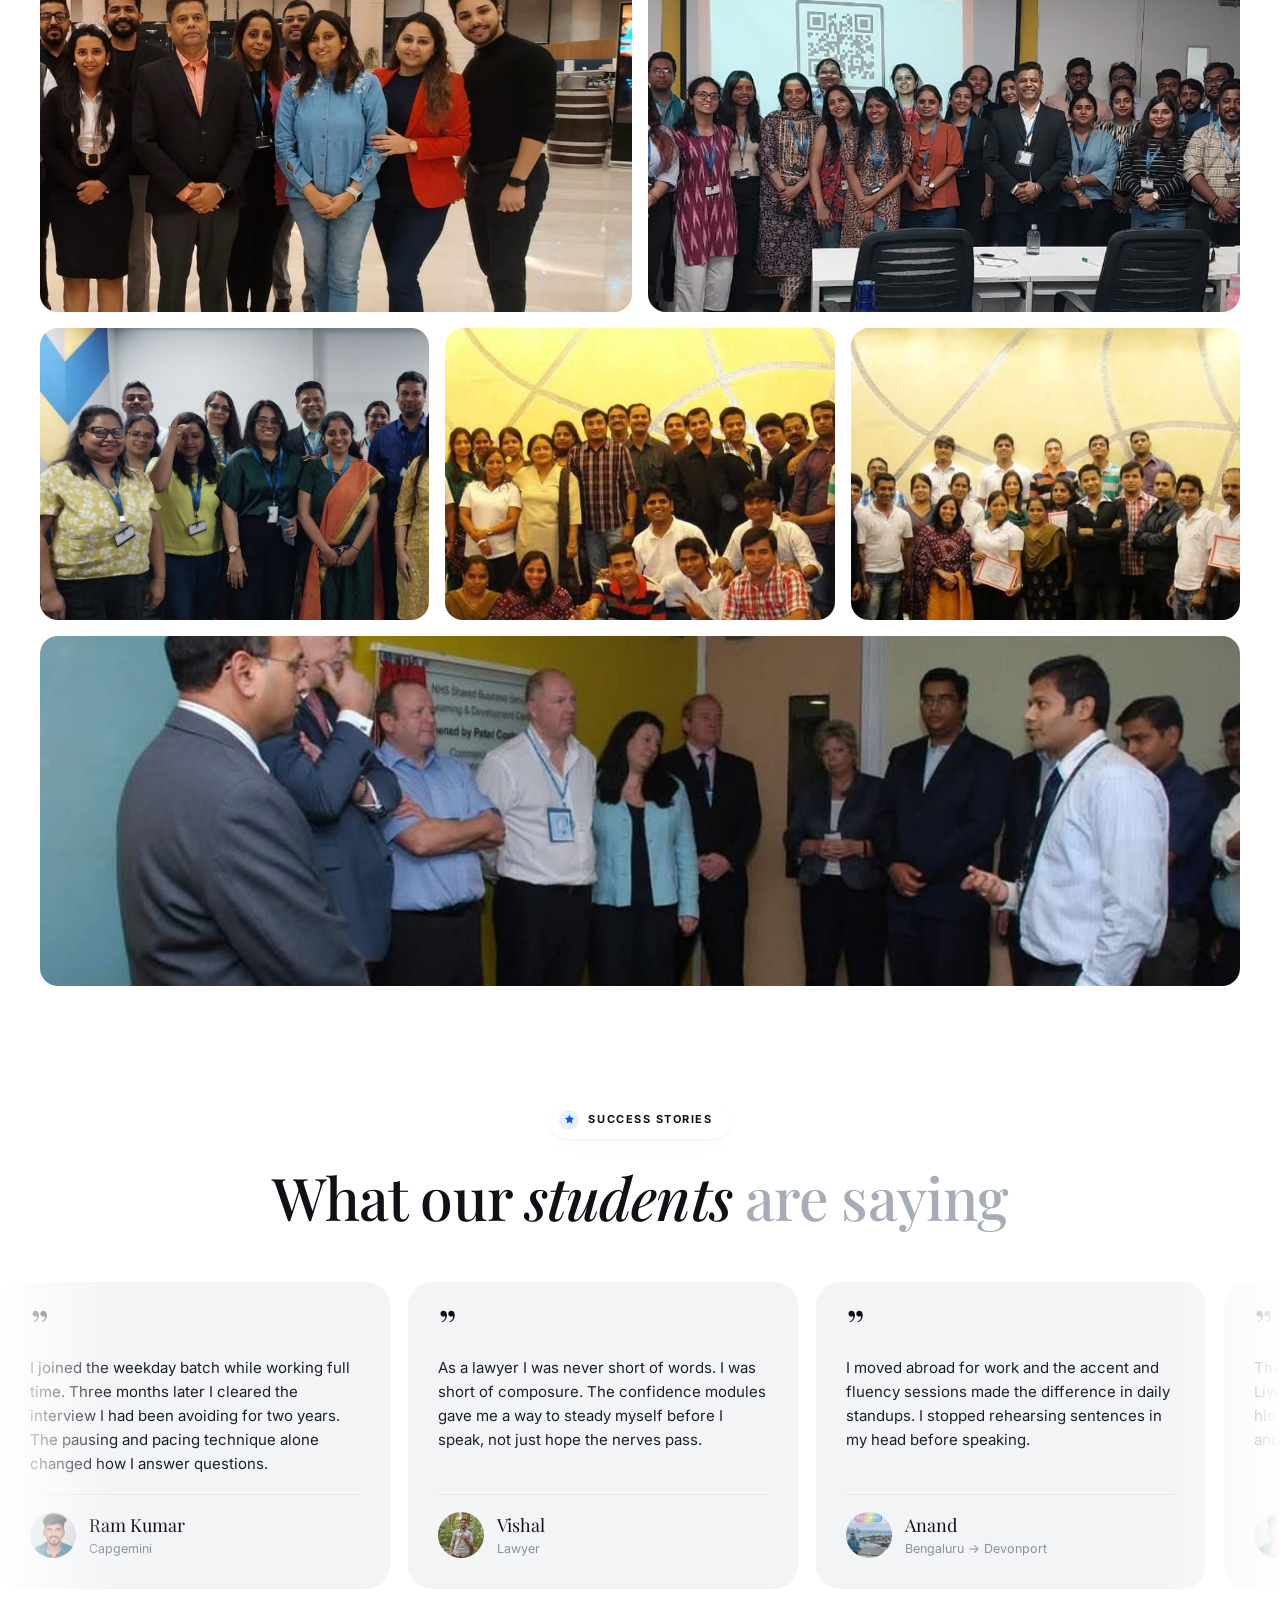
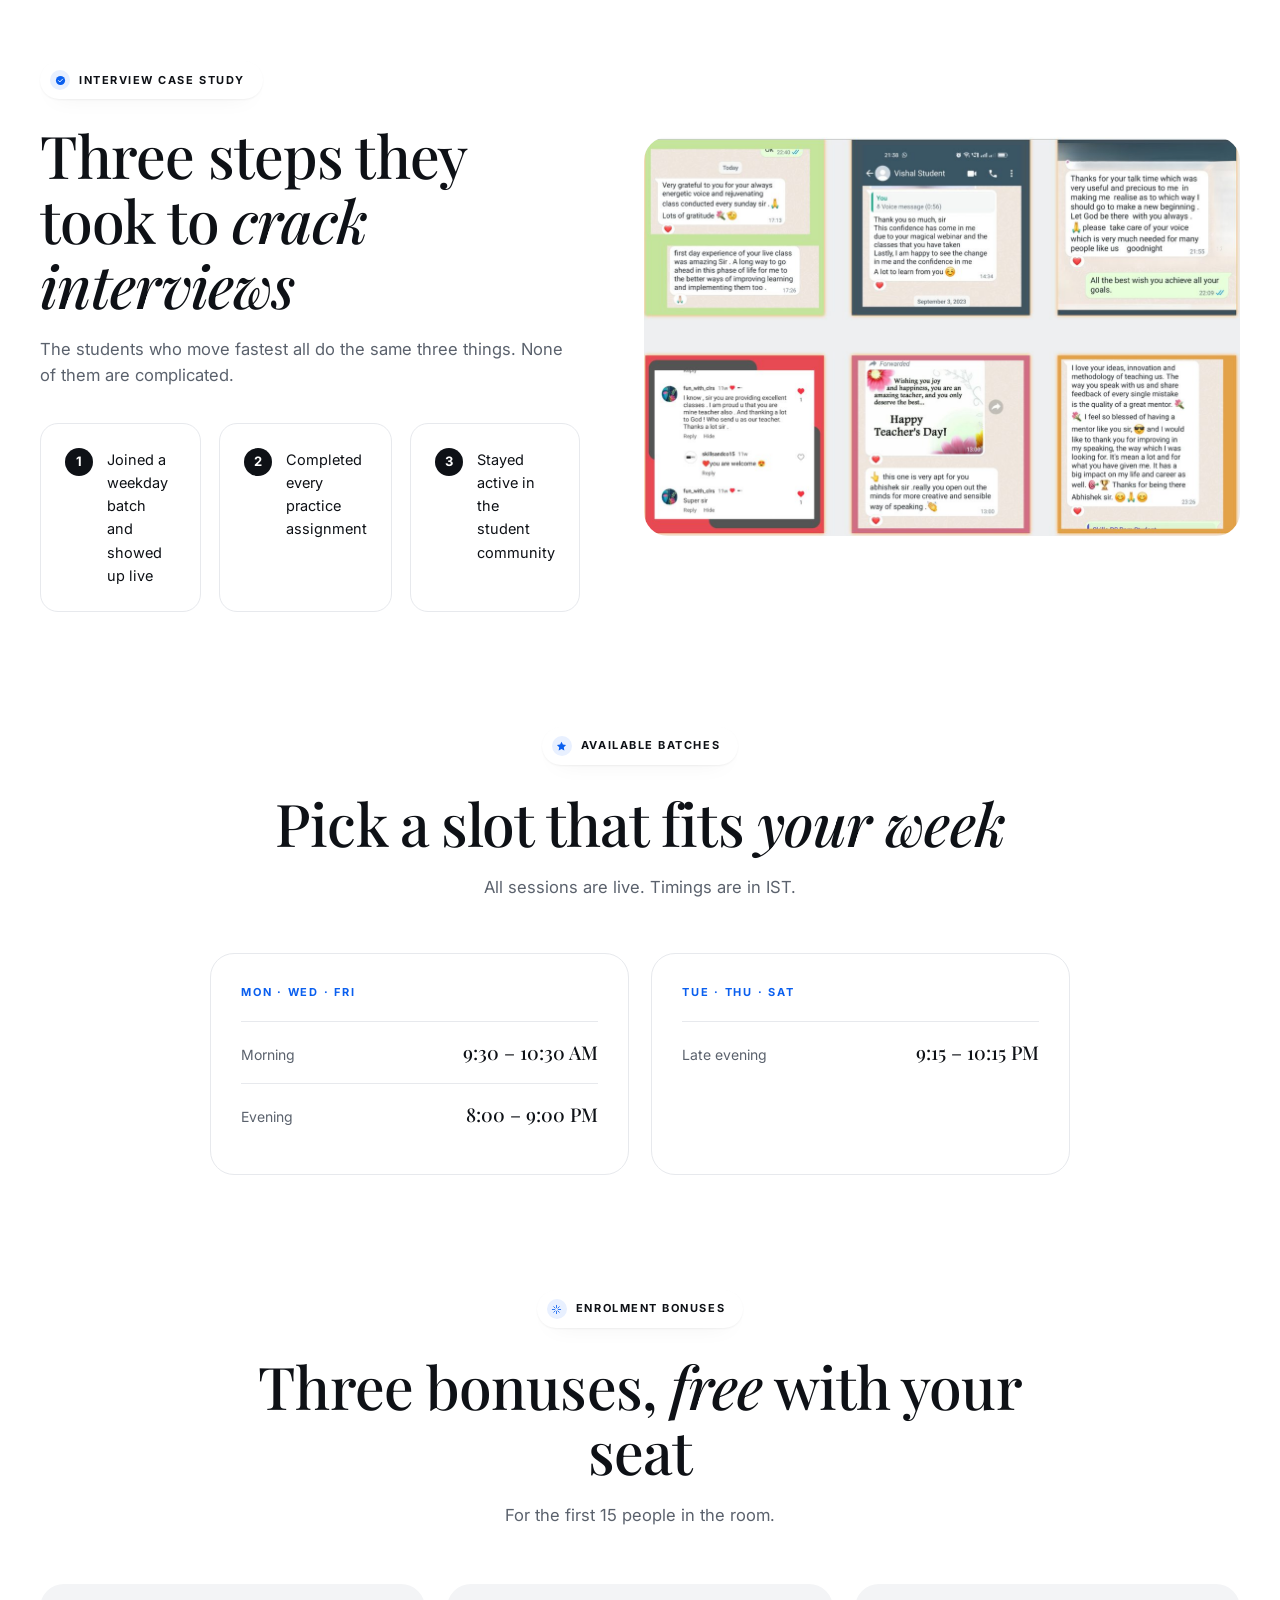
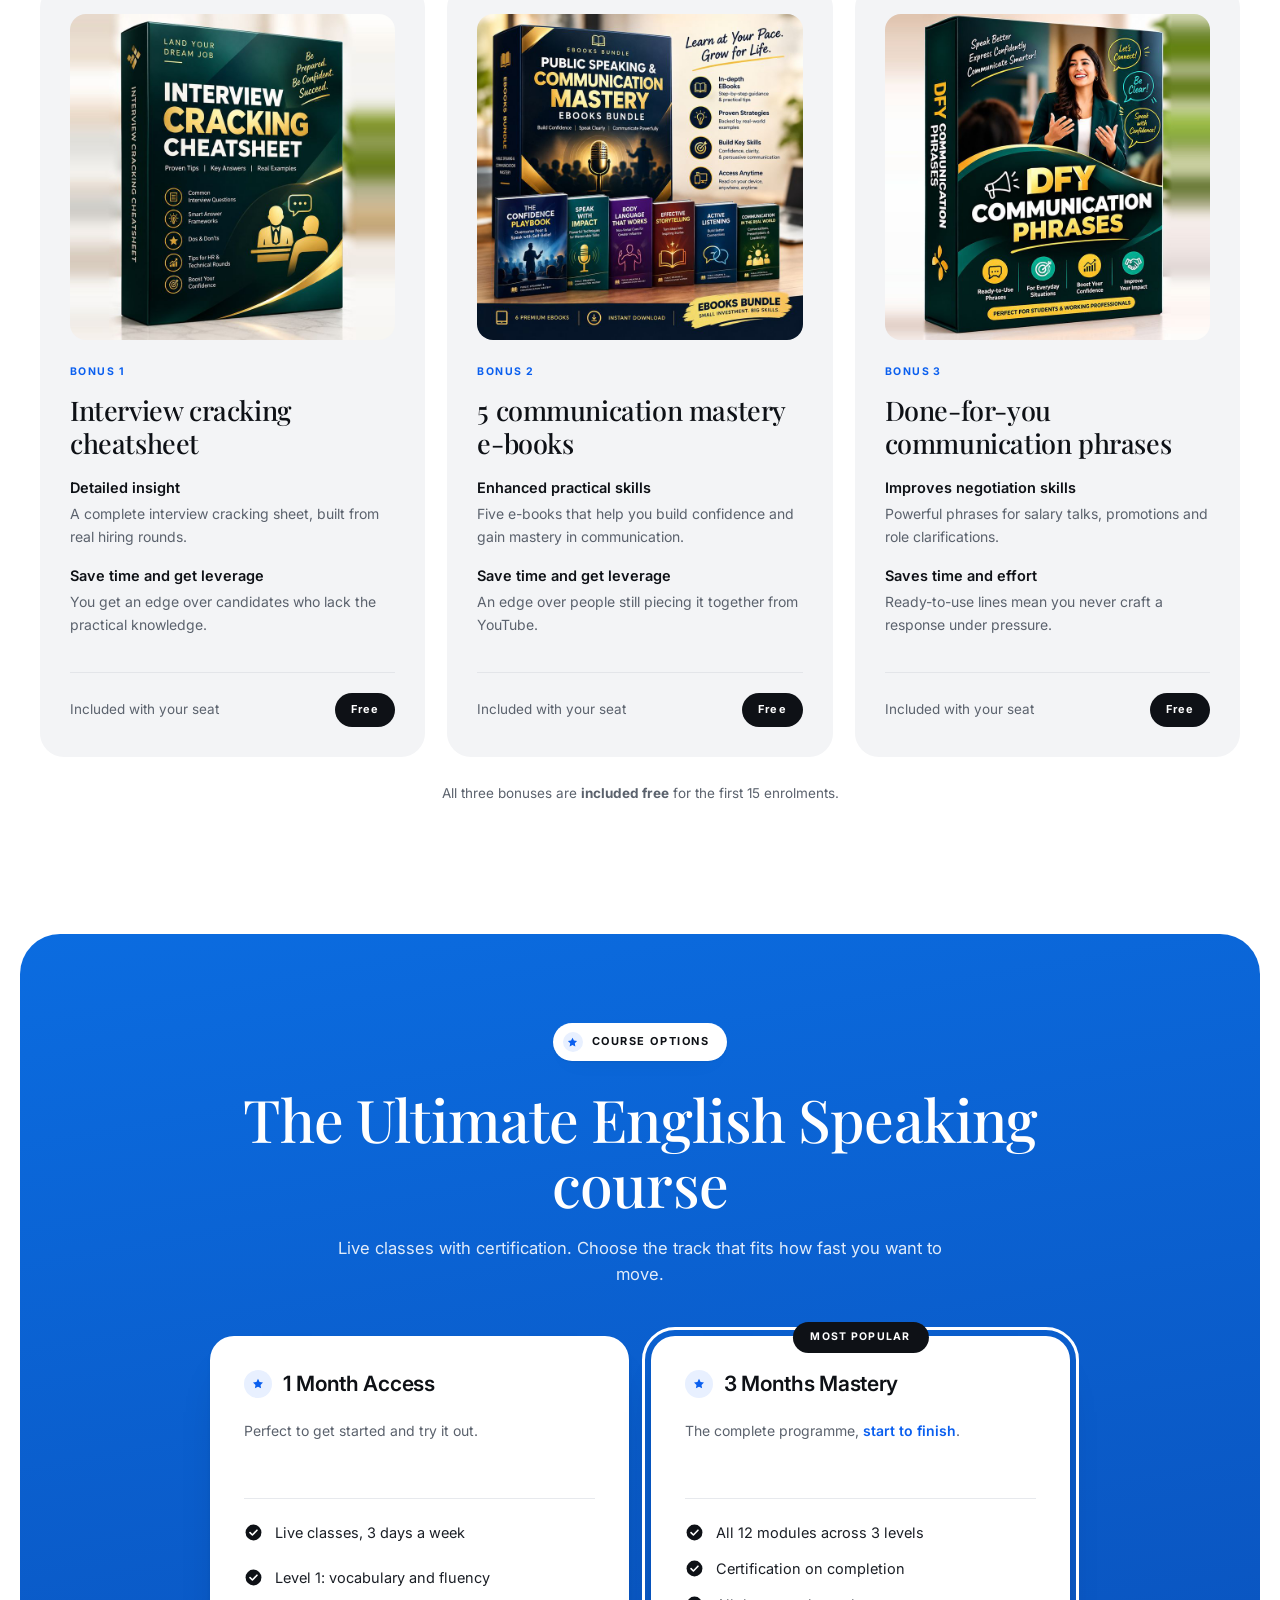
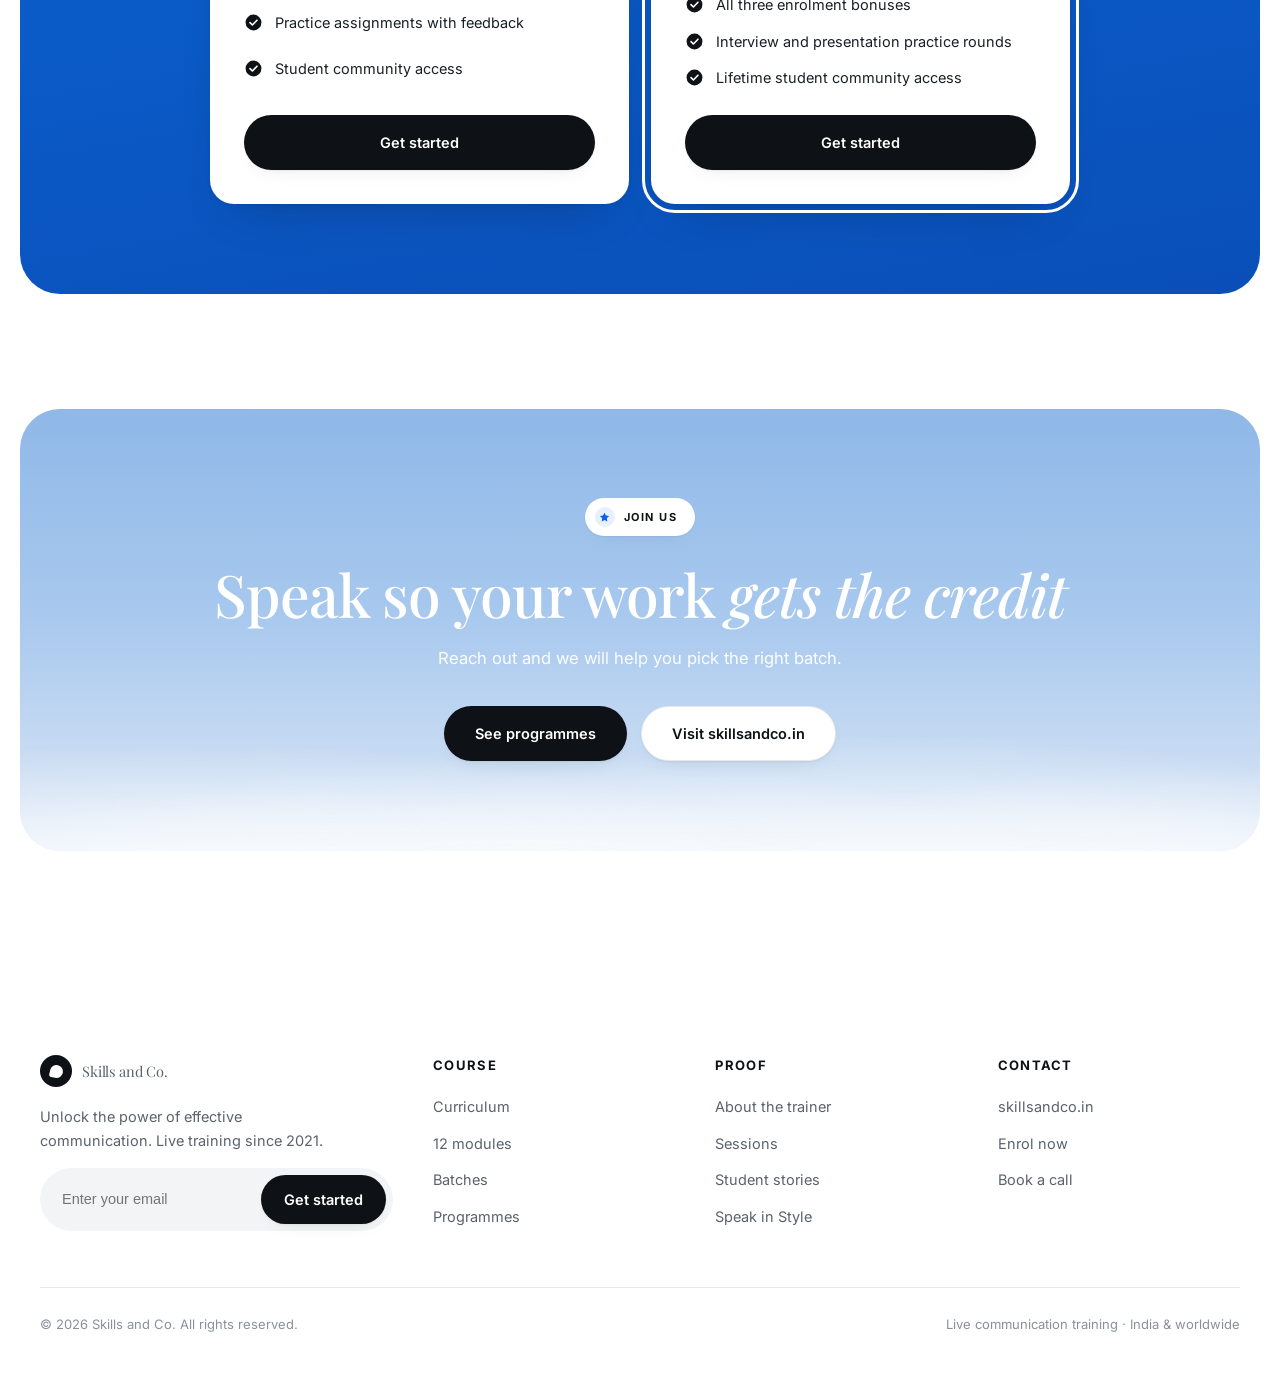
==== commit 37f224a0: "Featured on: bigger press logos, moved under the book and award photos - Trim transparent padding fr" ====
--- a/index.html
+++ b/index.html
@@ -165,16 +165,18 @@
           <div><div class="stat__n">2012</div><p class="stat__l">Year published</p></div>
           <div><div class="stat__n">16</div><p class="stat__l">Countries where it is sold</p></div>
         </div>
+      </div>
+      <div>
+        <div class="grid g-2 rv" style="gap:16px">
+          <figure class="shot shot--fit">
+            <img src="assets/img/book-amazon.jpg" alt="Speak in Style listed on Amazon" loading="lazy">
+          </figure>
+          <figure class="shot">
+            <img src="assets/img/award.jpg" alt="Abhishek Tavildar receiving an award from the Asian Academy of Arts and Writers Association India" loading="lazy">
+          </figure>
+        </div>
         <p class="press-label rv">Featured on</p>
         <div class="press rv" id="pressRow"></div>
-      </div>
-      <div class="grid g-2 rv" style="gap:16px">
-        <figure class="shot shot--fit">
-          <img src="assets/img/book-amazon.jpg" alt="Speak in Style listed on Amazon" loading="lazy">
-        </figure>
-        <figure class="shot">
-          <img src="assets/img/award.jpg" alt="Abhishek Tavildar receiving an award from the Asian Academy of Arts and Writers Association India" loading="lazy">
-        </figure>
       </div>
     </div>
   </div>
--- a/styles.css
+++ b/styles.css
@@ -240,9 +240,10 @@
 
 /* press row — only four marks, so a static row beats a marquee here */
 .press-label{margin:36px 0 14px;font-size:11px;font-weight:700;letter-spacing:.14em;text-transform:uppercase;color:var(--muted)}
-.press{display:grid;grid-template-columns:repeat(2,1fr);gap:12px;max-width:420px}
-.press .logo-chip{height:76px;width:auto}
-.press .logo-chip img{max-height:32px}
+.press{display:grid;grid-template-columns:repeat(4,1fr);gap:12px}
+.press .logo-chip{width:auto;padding:18px 16px}
+/* trimmed files: the height cap sizes compact marks, the width cap sizes wordmarks */
+.press .logo-chip img{max-height:40px;max-width:min(100%,120px)}
 
 /* paired screenshots share one frame size so the row stays even */
 .shot{margin:0;border-radius:var(--r-card);overflow:hidden;background:var(--surface);aspect-ratio:4/3}
@@ -386,6 +387,7 @@
   .g-4{grid-template-columns:1fr}
   .modules{grid-template-columns:1fr}
   .gallery{grid-template-columns:1fr}
+  .press{grid-template-columns:repeat(2,1fr)}
   .quote{width:min(330px,82vw)}
   .footer__top{grid-template-columns:1fr;gap:34px}
   .btn-row{flex-direction:column}
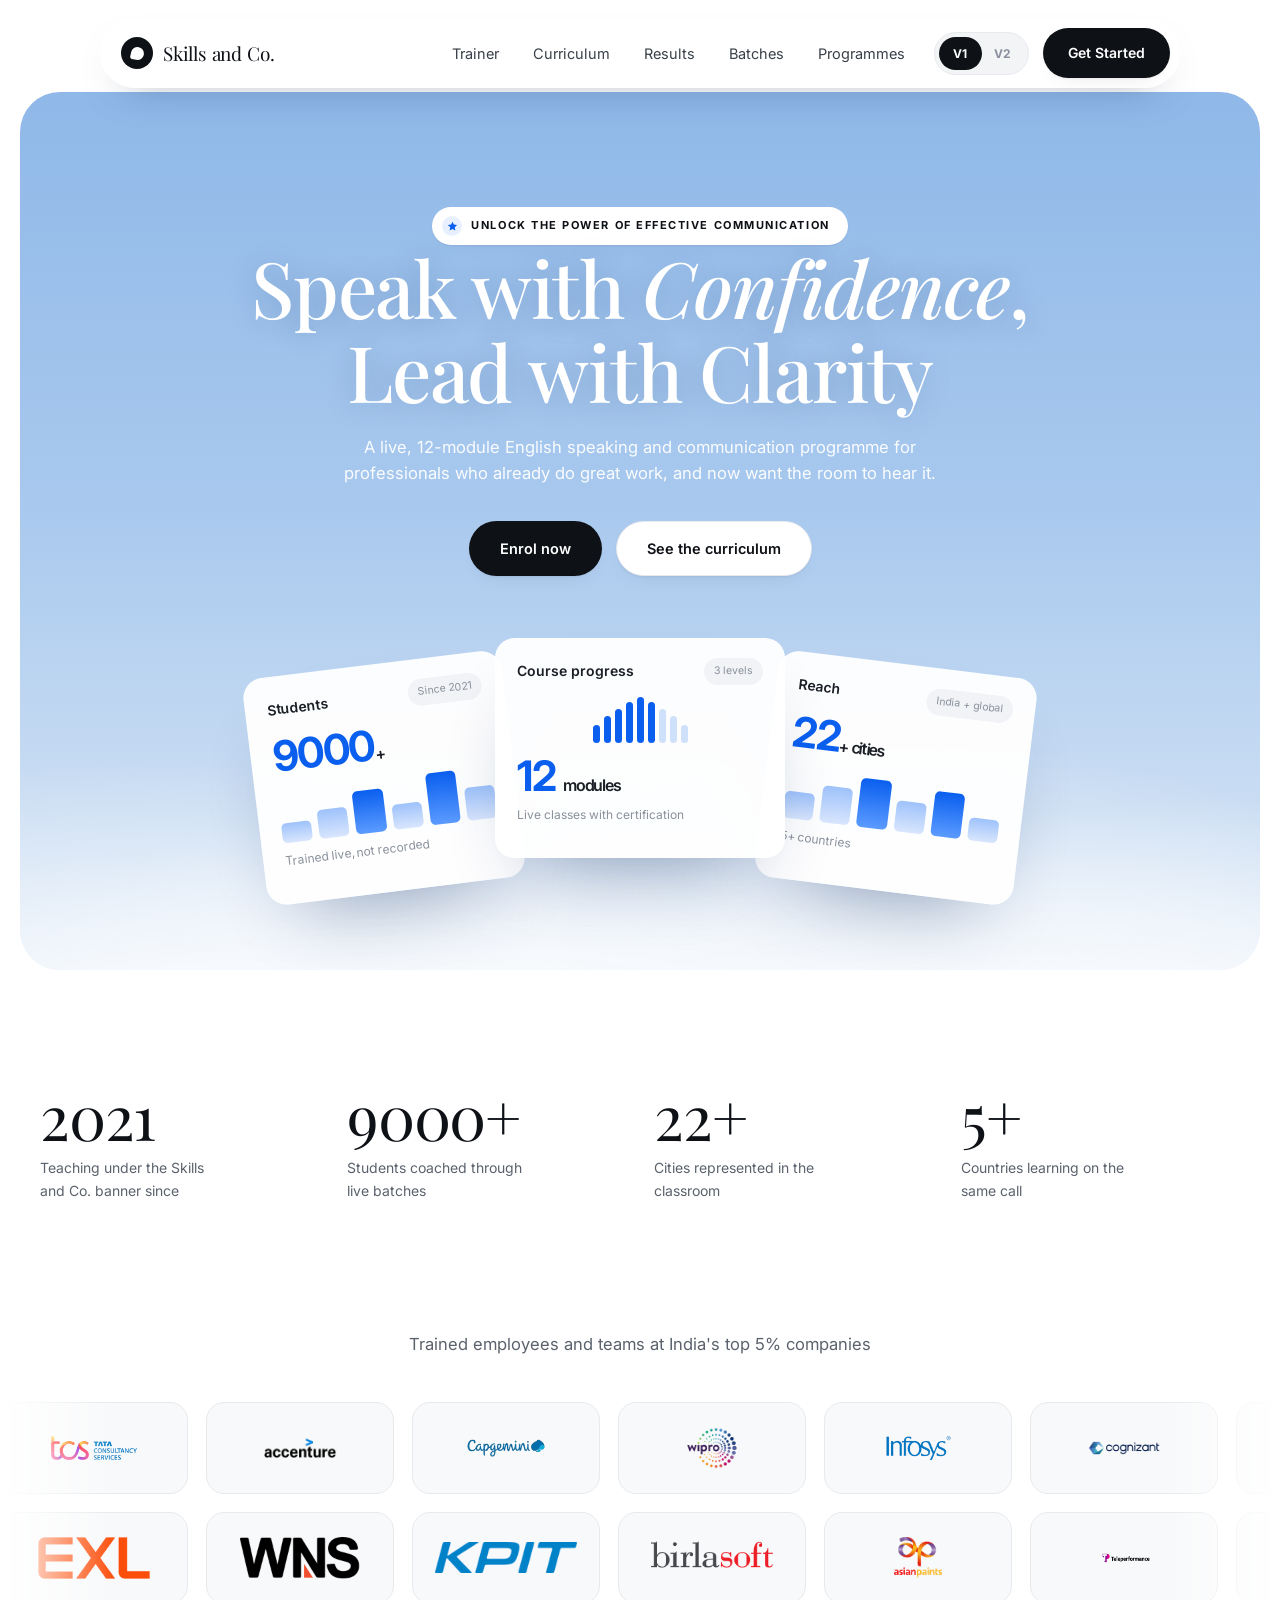
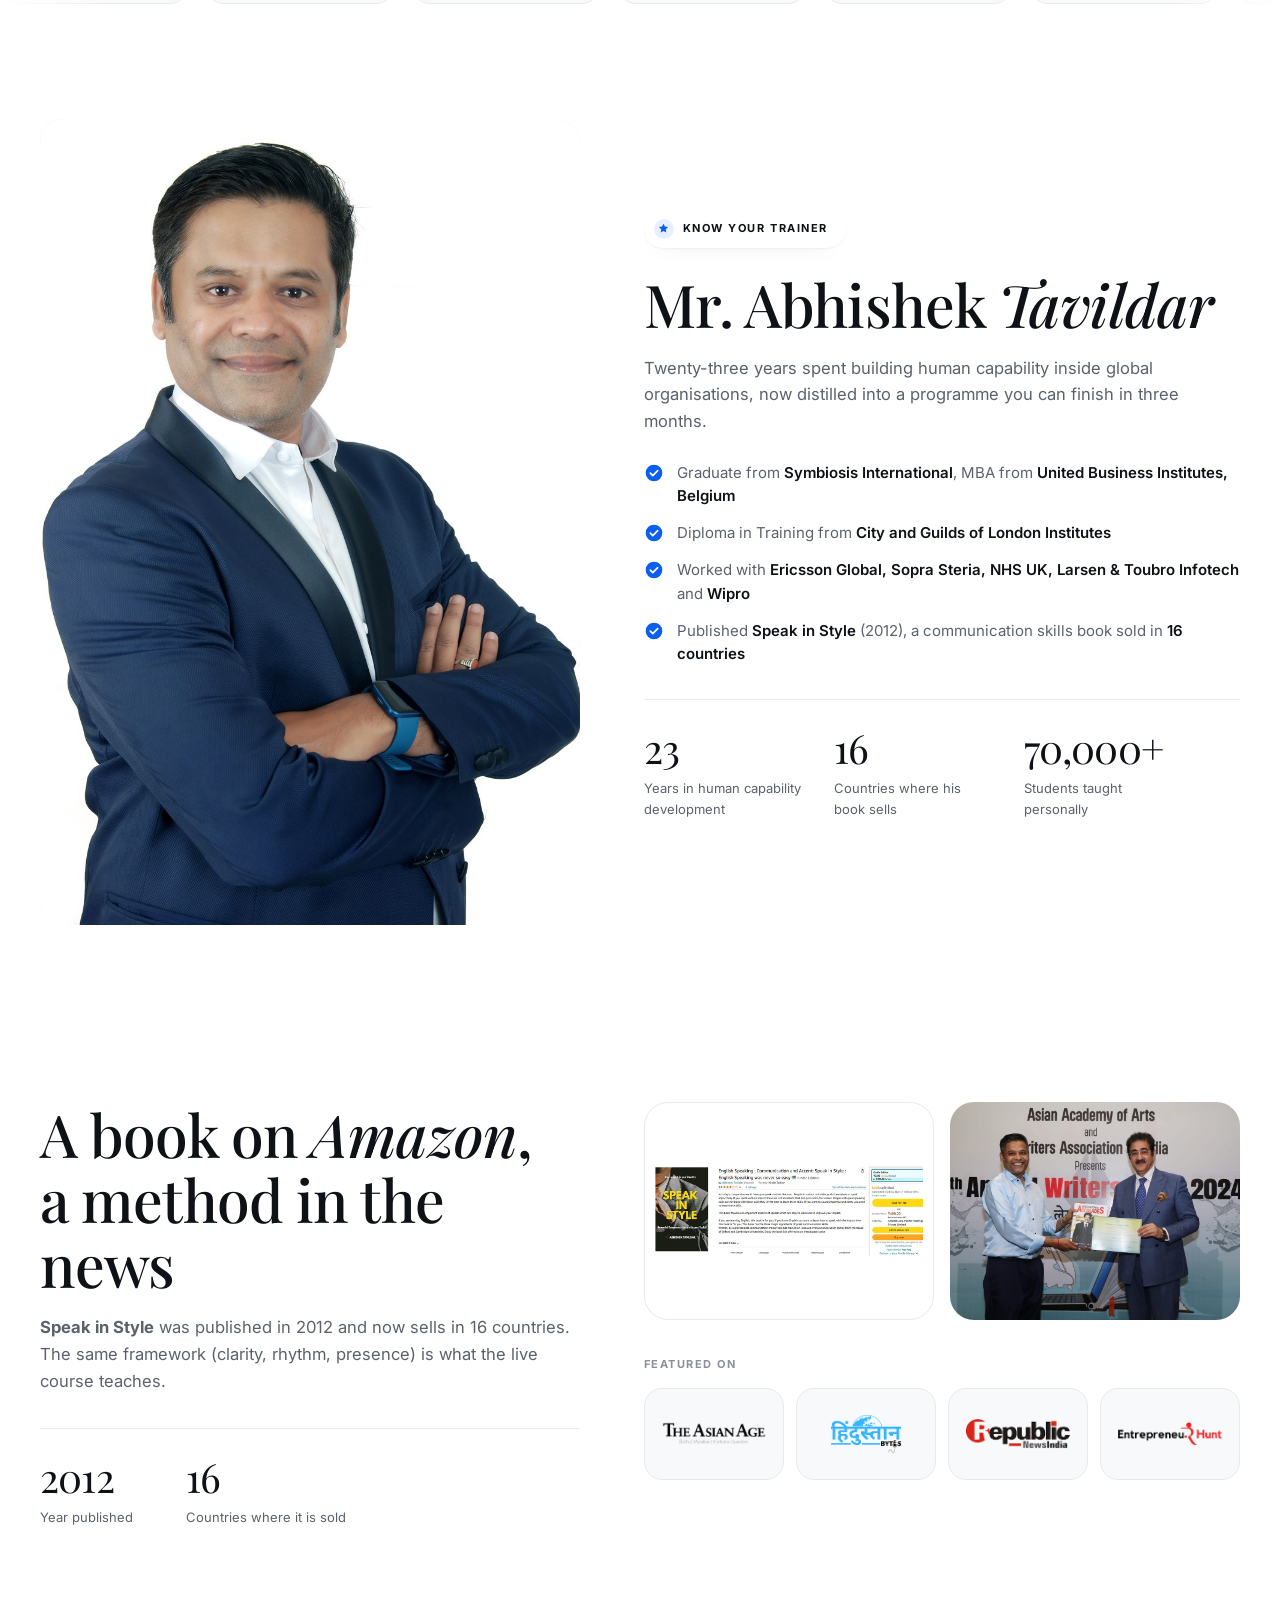
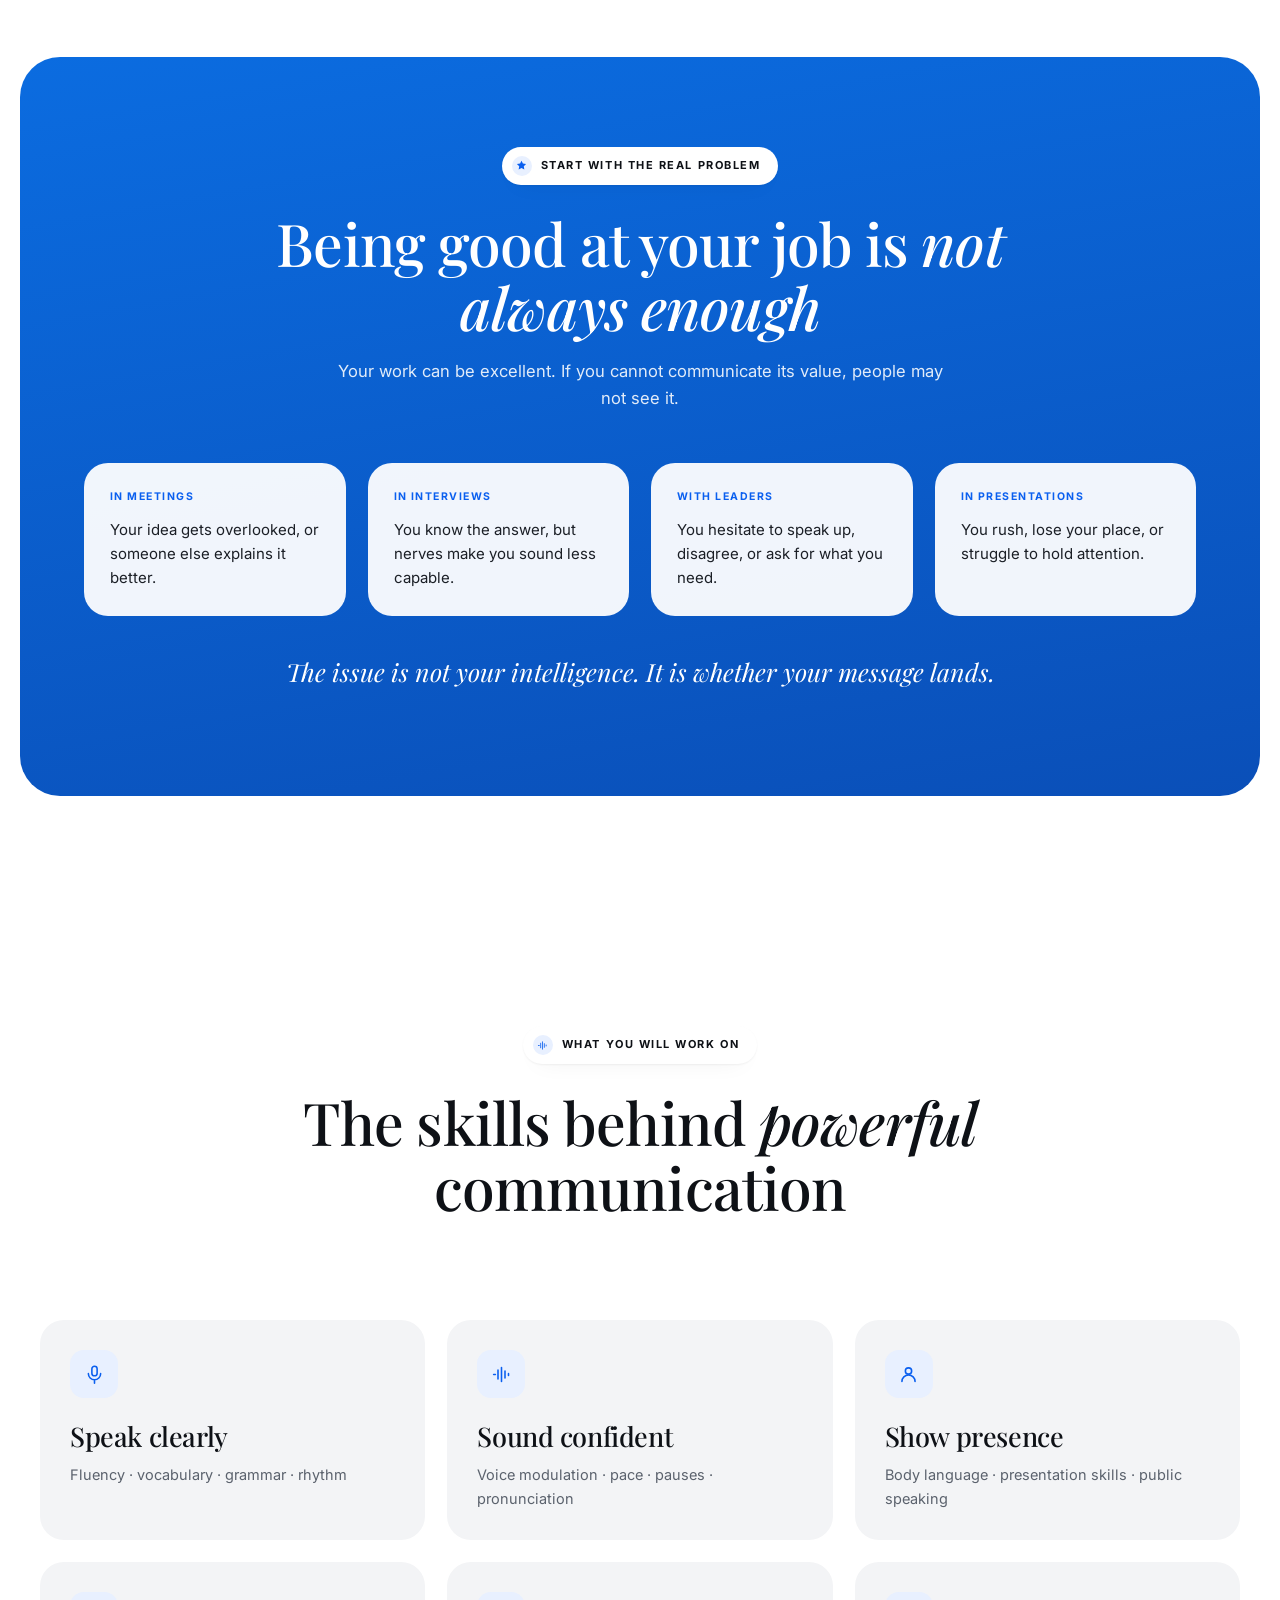
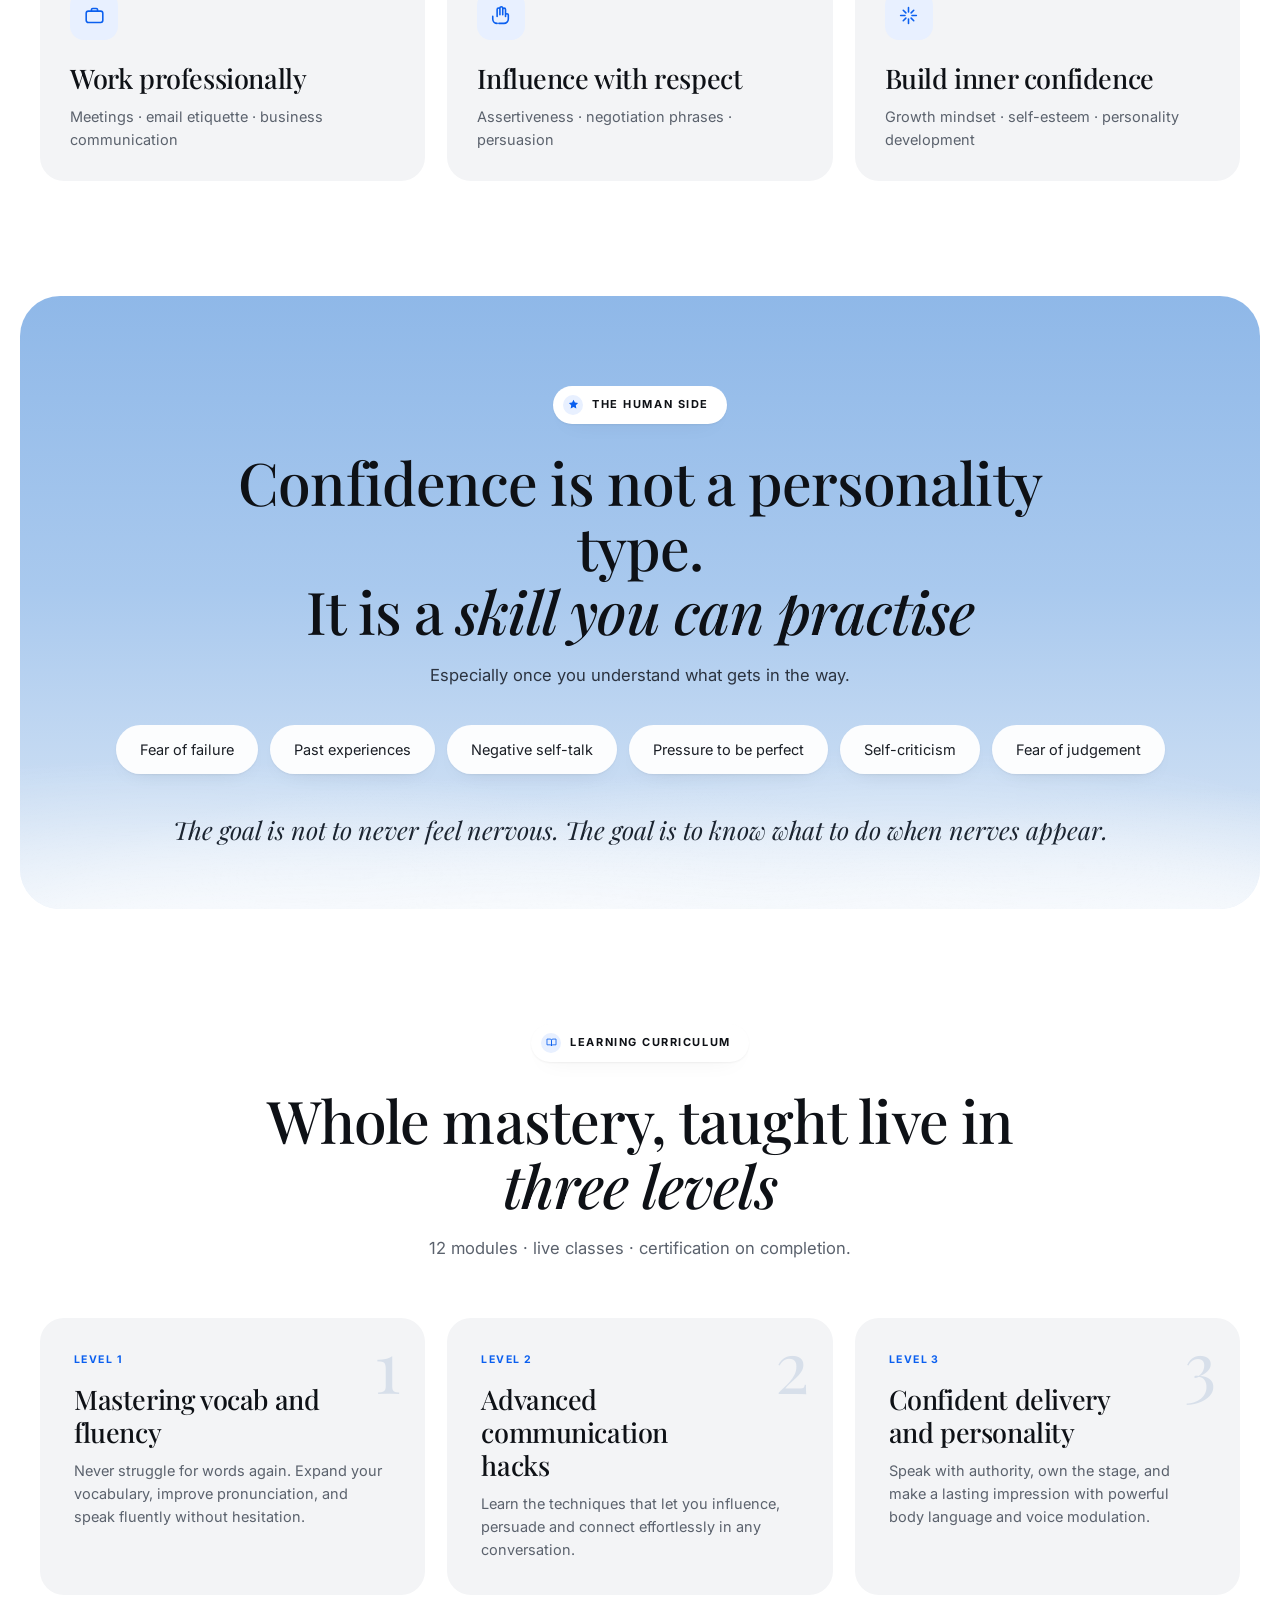
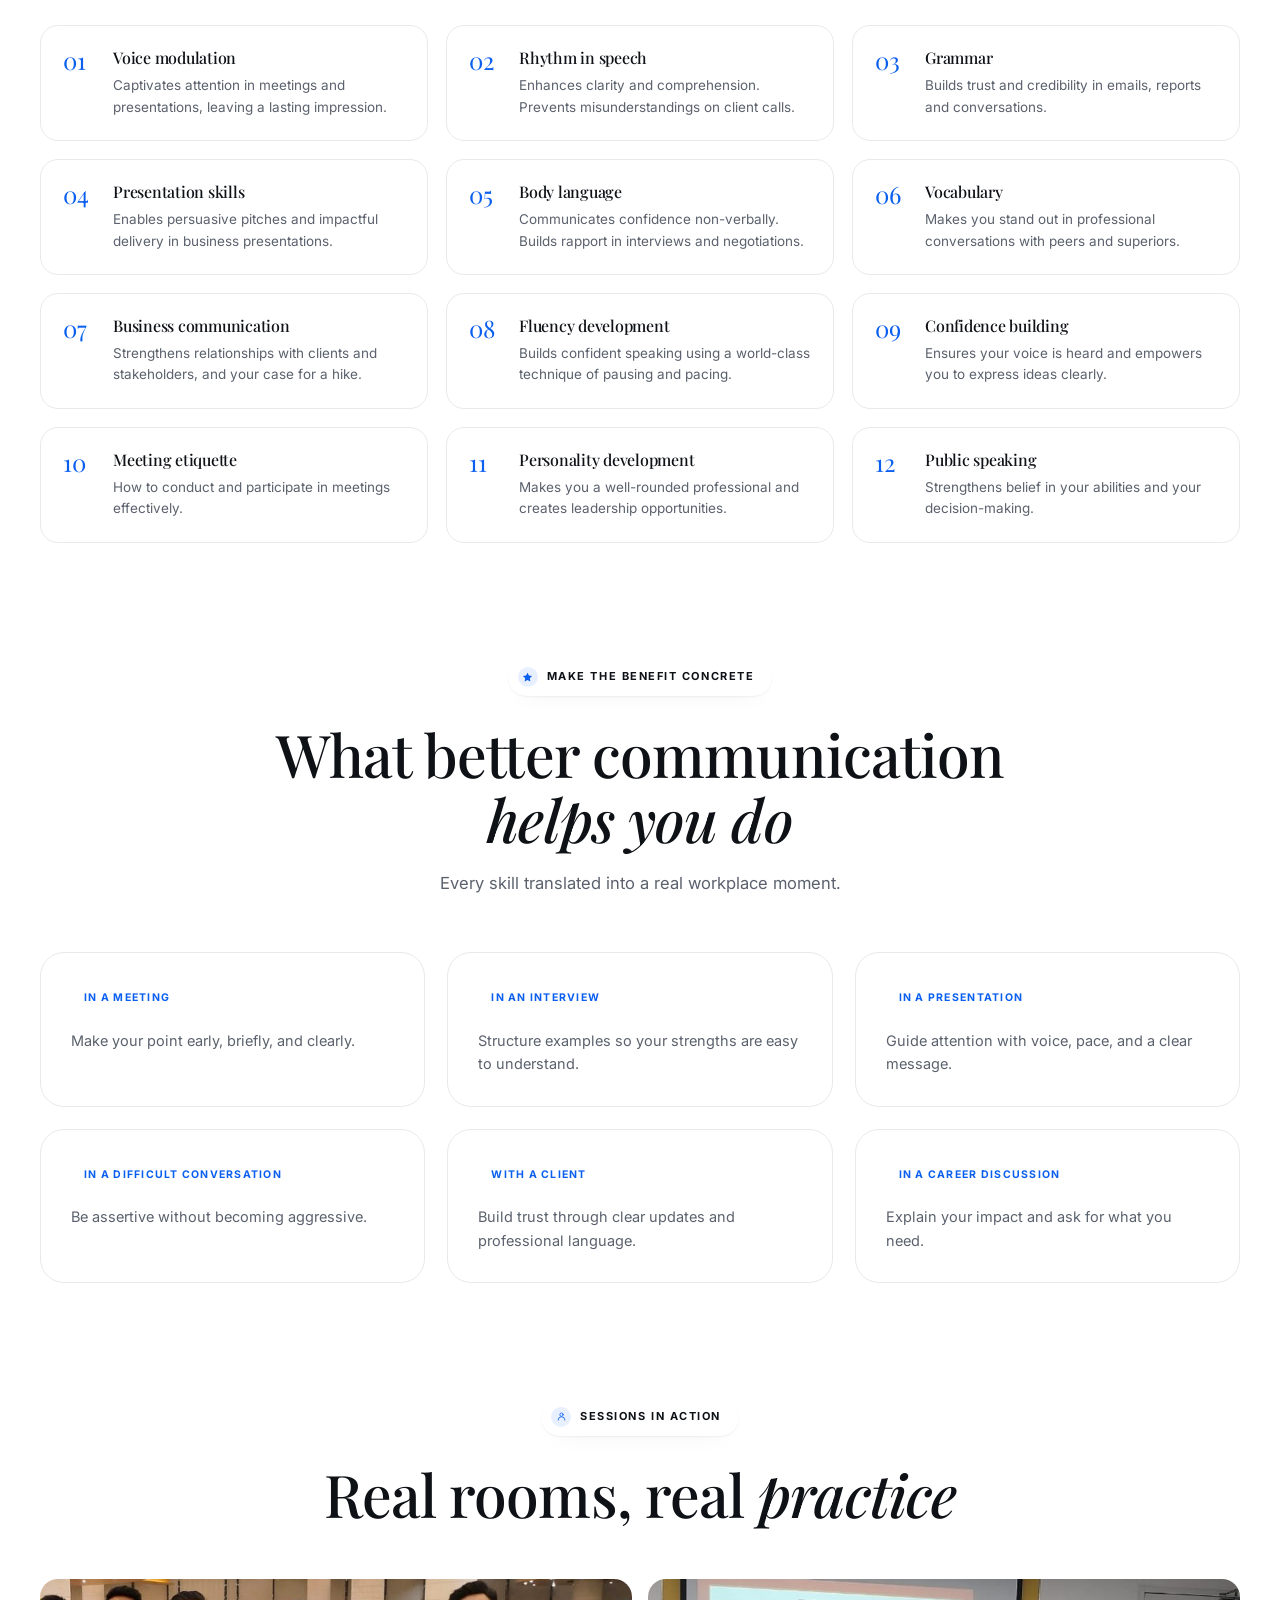
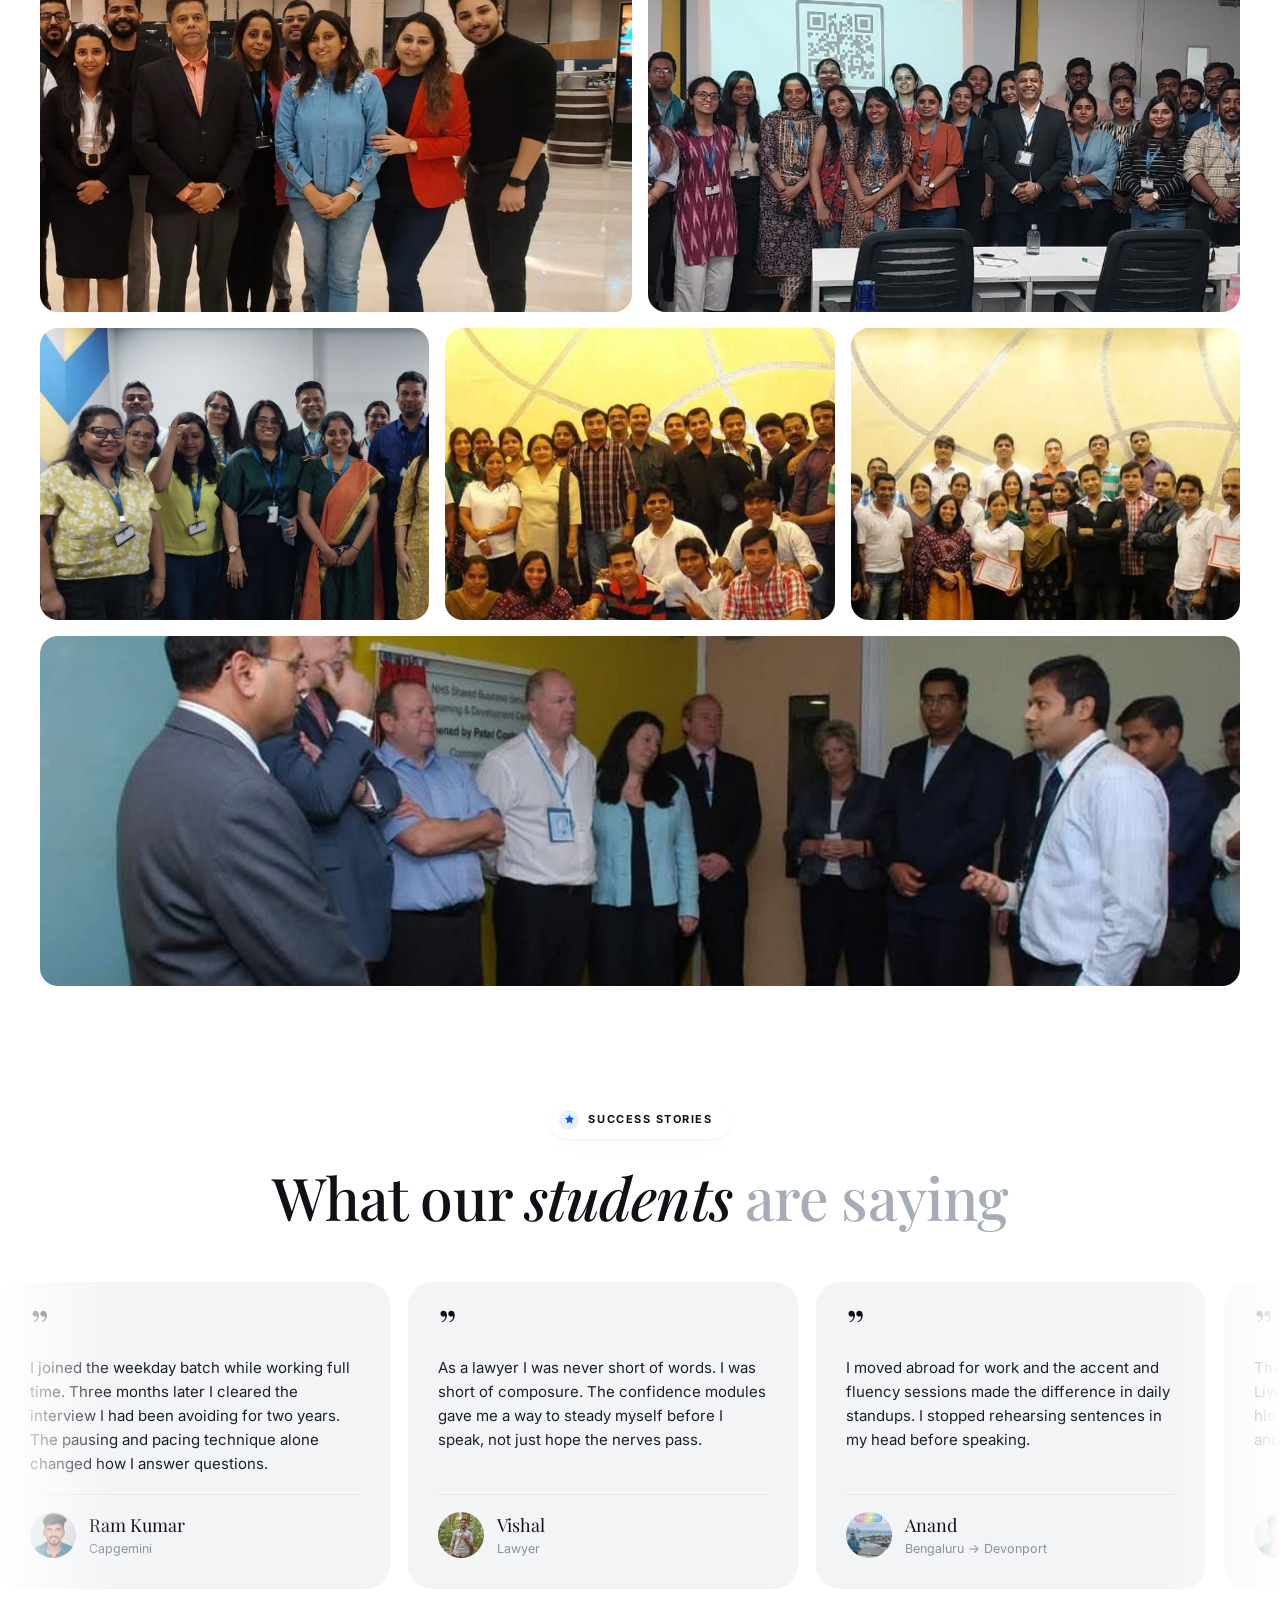
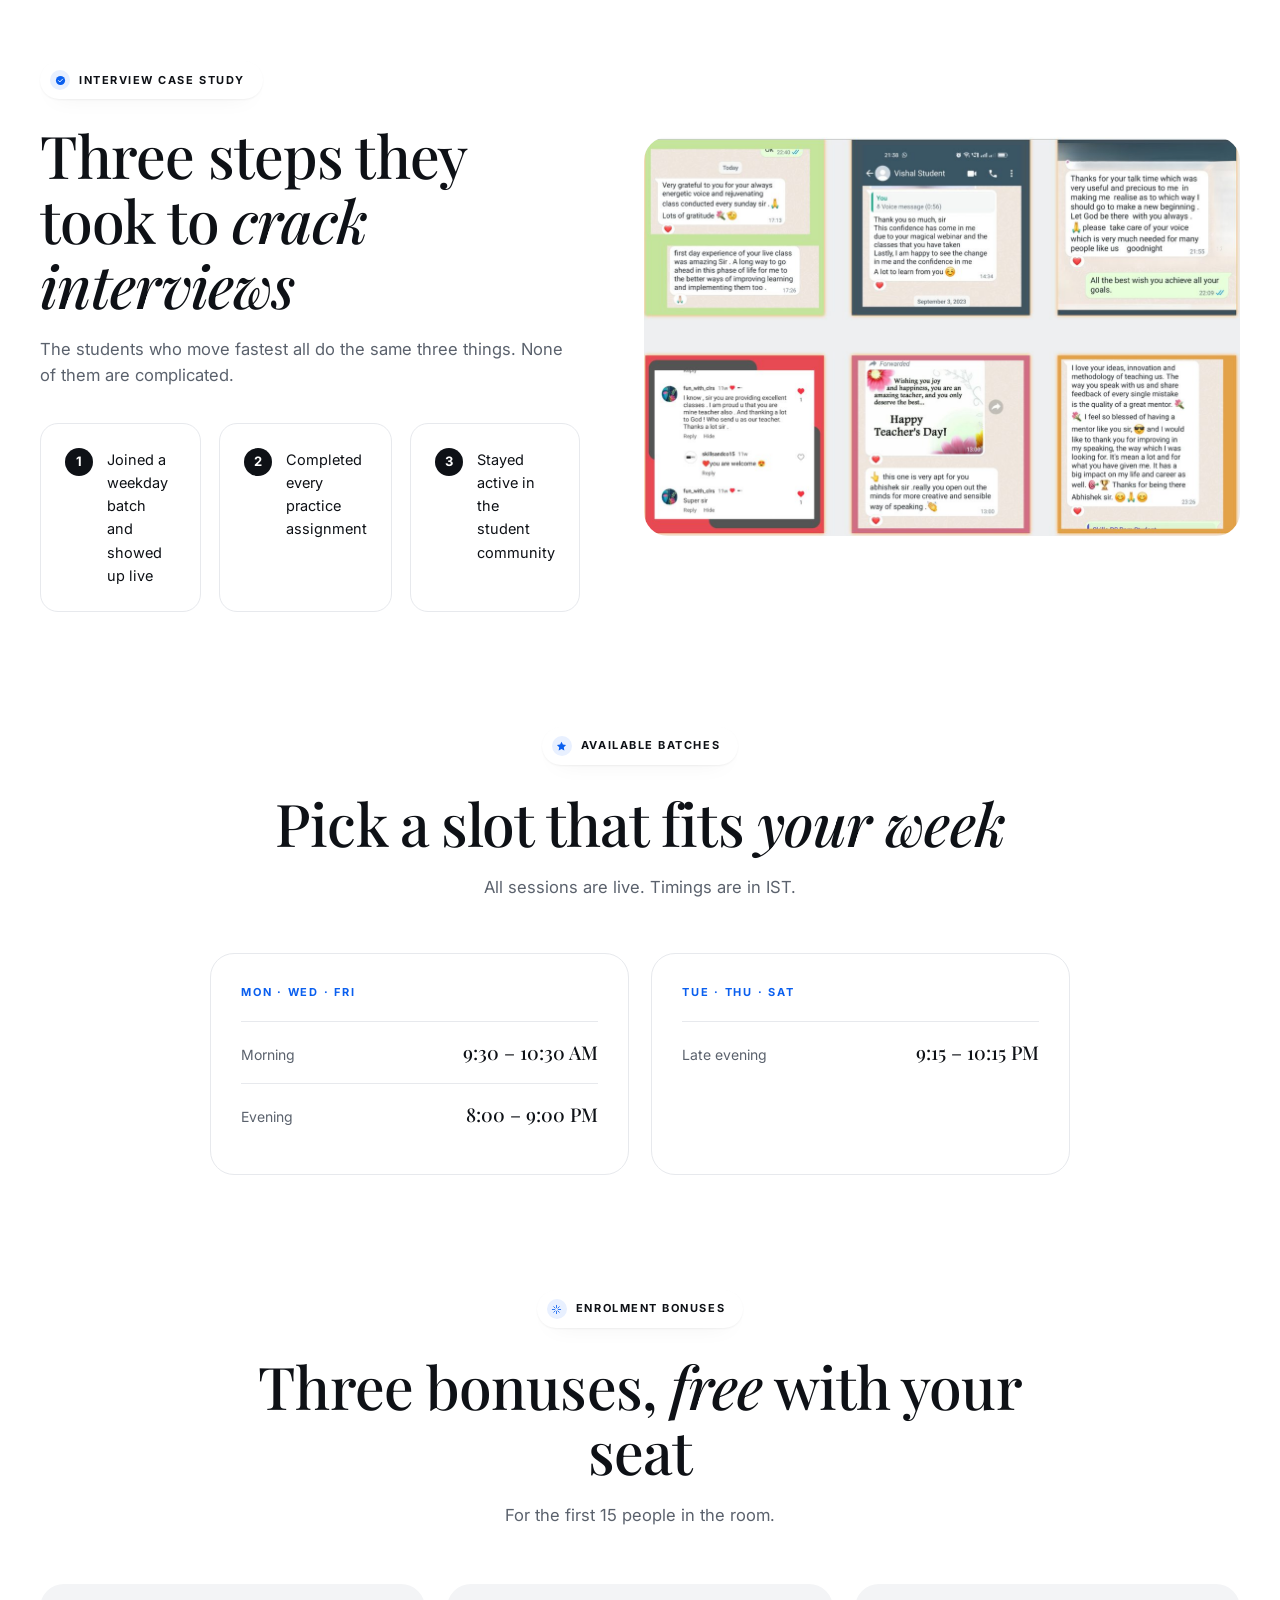
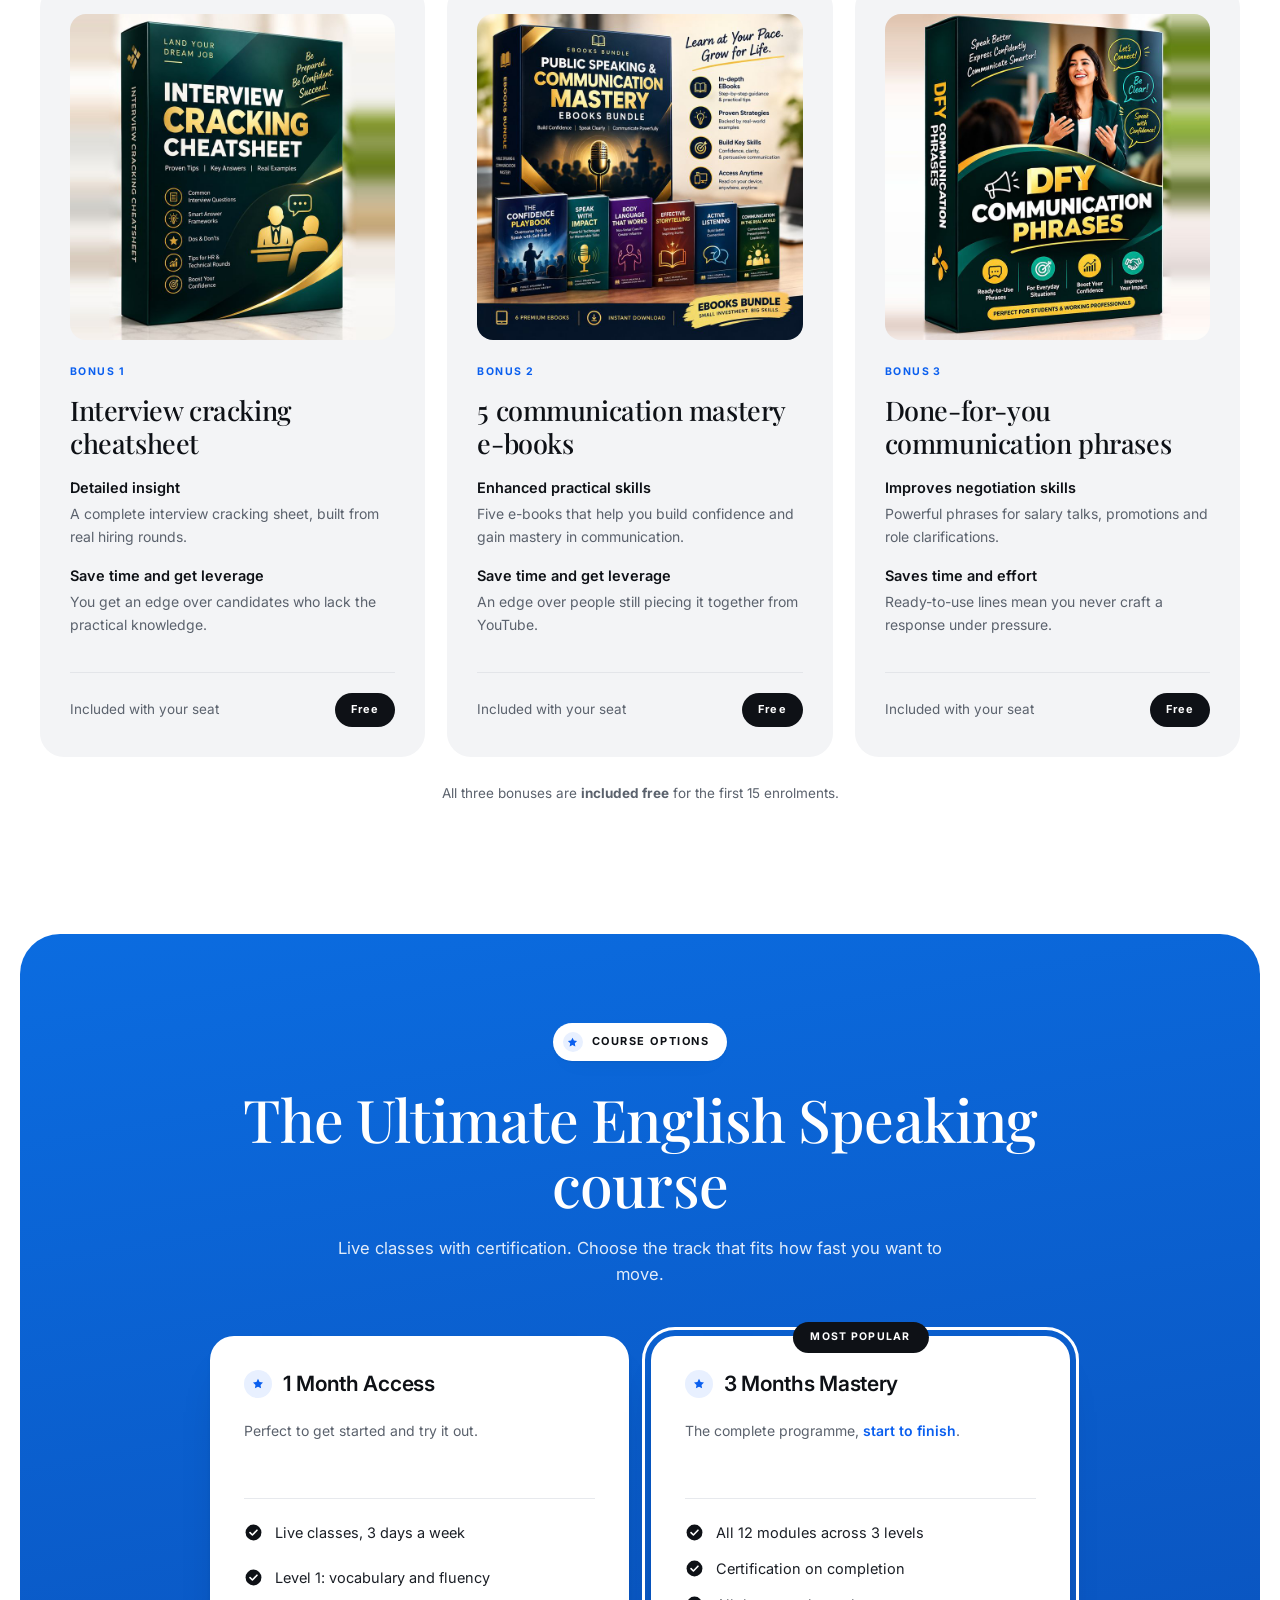
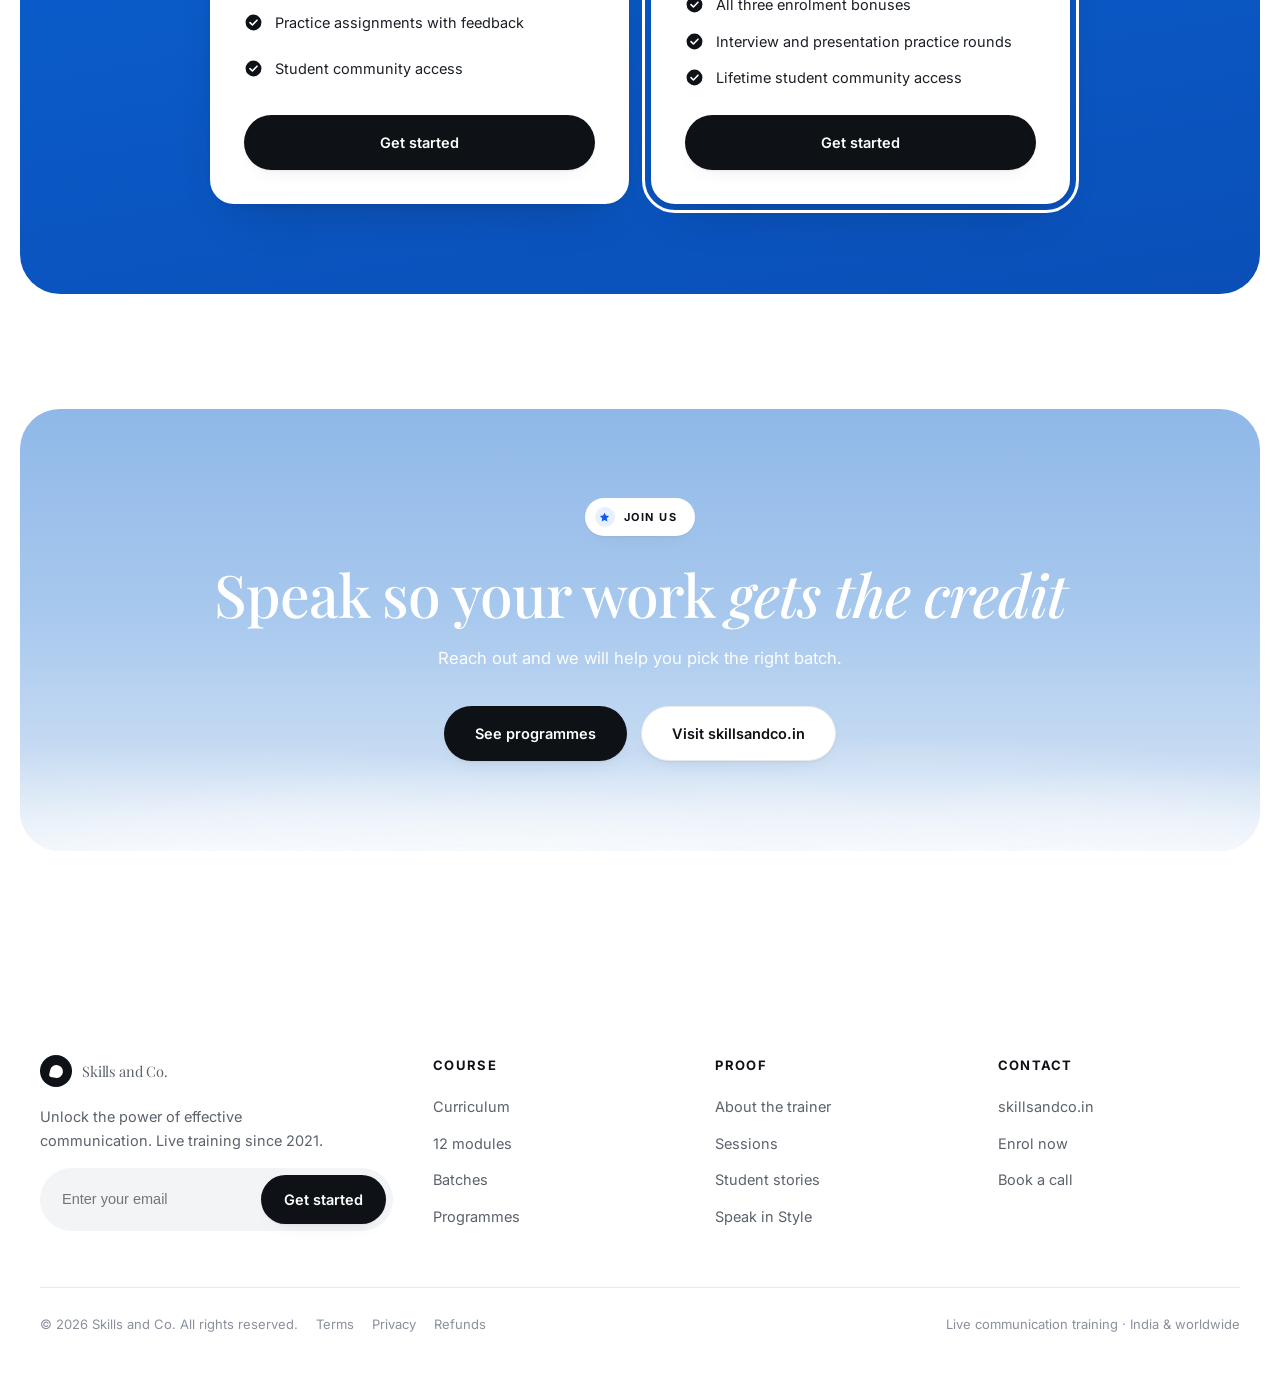
==== commit 2defd652: "Add Terms, Privacy and Refund policy pages with footer links - terms.html, privacy.html (DPDP Act 20" ====
--- a/index.html
+++ b/index.html
@@ -529,7 +529,12 @@
       </div>
     </div>
     <div class="footer__bar">
-      <span>© <span id="year">2026</span> Skills and Co. All rights reserved.</span>
+      <div class="footer__legal">
+        <span>© <span id="year">2026</span> Skills and Co. All rights reserved.</span>
+        <a href="terms.html">Terms</a>
+        <a href="privacy.html">Privacy</a>
+        <a href="refund-policy.html">Refunds</a>
+      </div>
       <span>Live communication training · India &amp; worldwide</span>
     </div>
   </div>
--- a/styles.css
+++ b/styles.css
@@ -444,3 +444,27 @@
 
 [data-version="2"] .plan--hot{outline-color:var(--gold)}
 [data-version="2"] .plan__badge{background:var(--gold);color:var(--navy-deep)}
+
+/* ============================================================
+   Legal pages: terms.html, privacy.html, refund-policy.html.
+   A short deep panel for the title, then one readable column.
+   Built from the tokens above, so V1 and V2 both apply.
+   ============================================================ */
+.legal-hero .panel__inner{padding-top:clamp(56px,7vw,88px);padding-bottom:clamp(48px,6vw,72px)}
+.legal-hero h1{font-size:clamp(34px,5vw,60px)}
+.legal-hero .lede{color:rgba(255,255,255,.88)}
+.legal{width:min(760px,100% - var(--gutter)*2);margin-inline:auto;padding-top:clamp(48px,6vw,72px)}
+.legal h2{font-size:clamp(24px,2.6vw,31px);margin:48px 0 14px}
+.legal h3{font-size:19px;margin:26px 0 10px}
+.legal p,.legal li{color:var(--body);font-size:16px;line-height:1.75}
+.legal ul{margin:0 0 16px;padding-left:1.3em}
+.legal li{margin-bottom:6px}
+.legal strong{color:var(--ink);font-weight:600}
+.legal a{color:var(--accent);text-decoration:underline;text-underline-offset:3px}
+.legal__summary{background:var(--surface);border-radius:var(--r-card);padding:22px clamp(20px,3vw,30px);margin-bottom:8px}
+.legal__summary p:last-child,.legal__summary ul:last-child{margin-bottom:0}
+.nav__links a[aria-current="page"]{background:var(--surface);color:var(--ink)}
+
+/* footer bar: the copyright and the legal links sit together, in the bar's own type */
+.footer__legal{display:flex;flex-wrap:wrap;align-items:center;gap:6px 18px}
+.footer__bar a{color:inherit;font-size:inherit}
